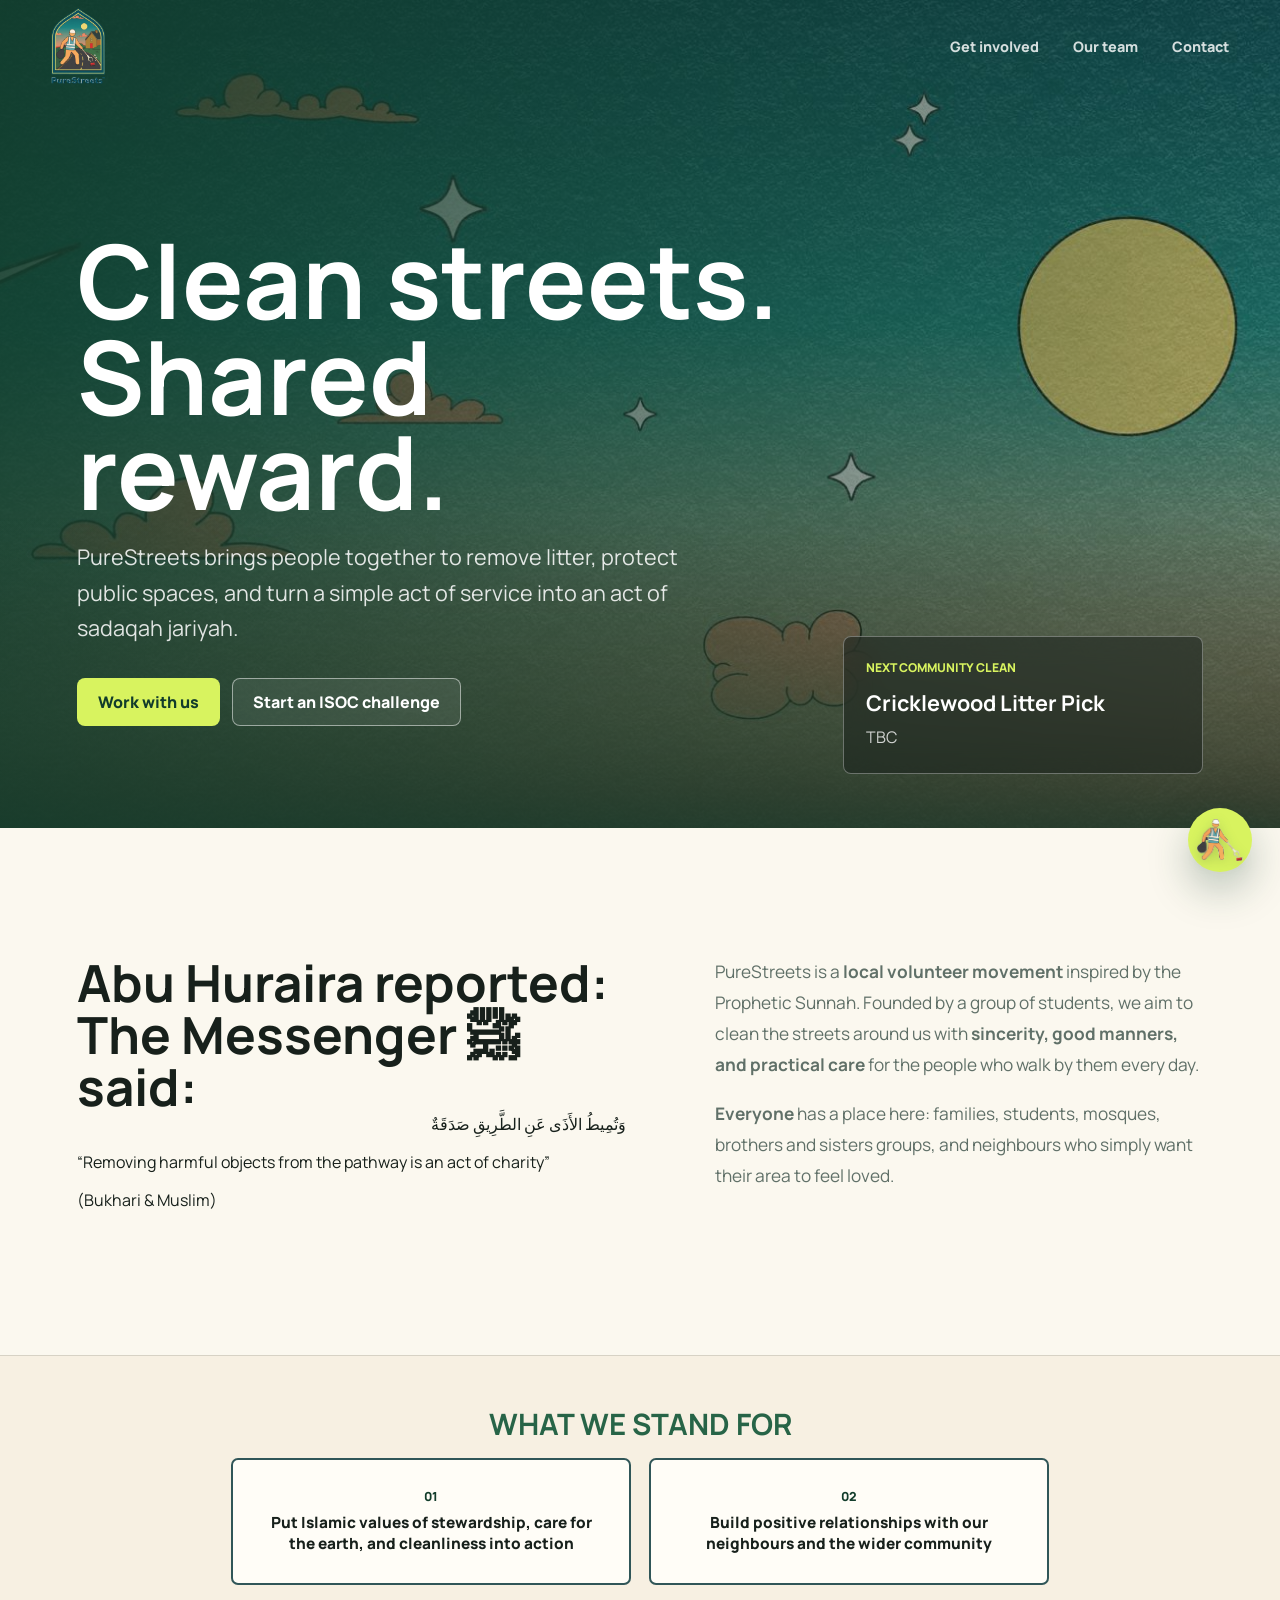
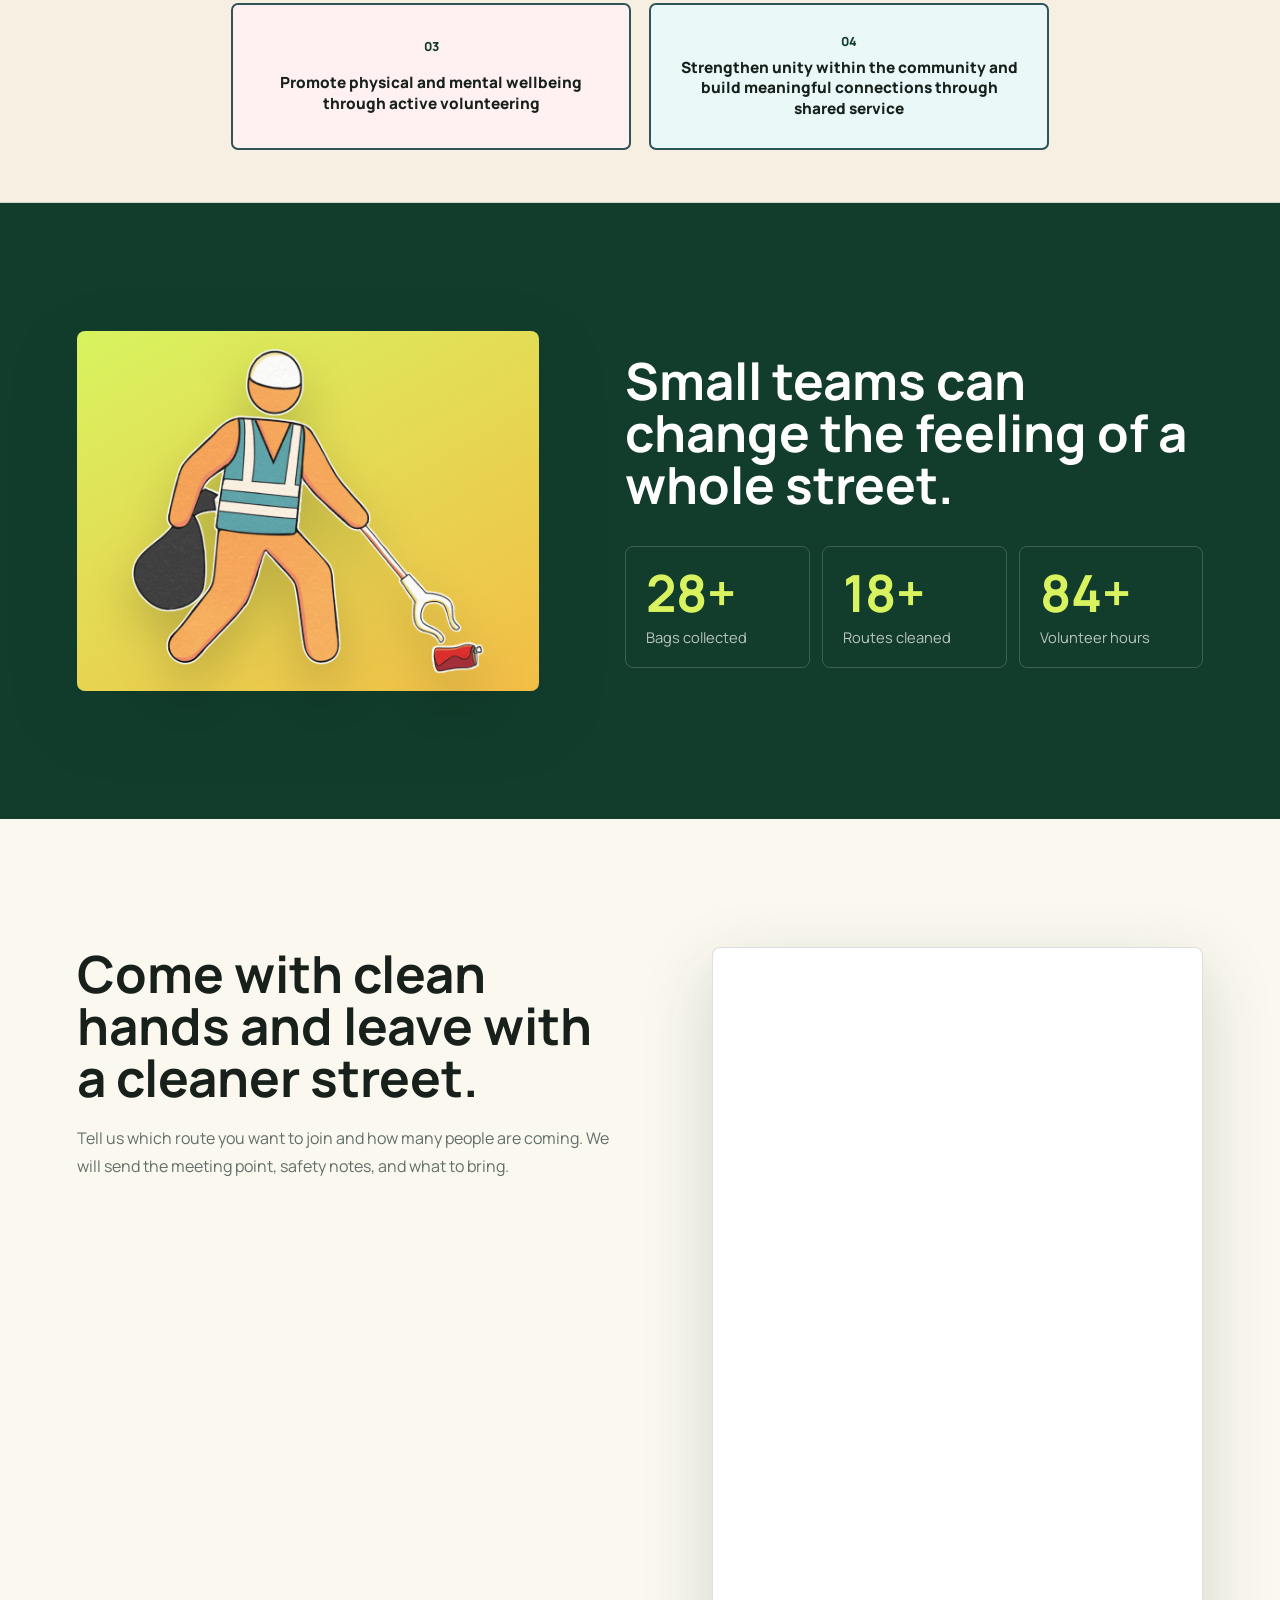
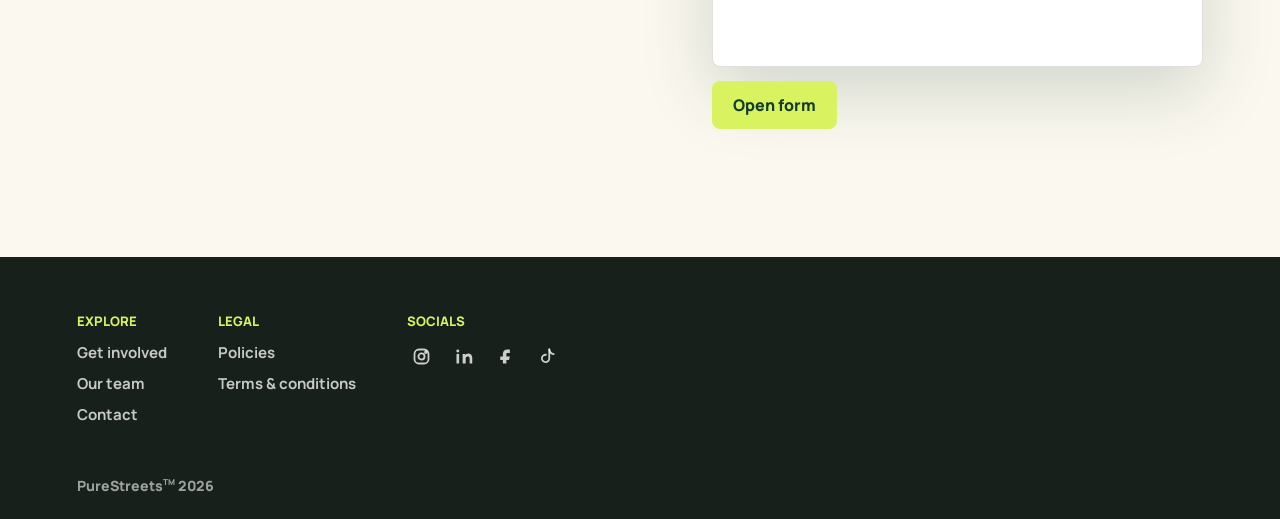
==== index.html @ d1f60f27 "Consolidate site pages and streamline content for staging. Merge mosques, charities, and volunteer f" ====
<!DOCTYPE html>
<html lang="en">
<head>
  <meta charset="UTF-8" />
  <meta name="viewport" content="width=device-width, initial-scale=1.0" />
  <!-- Preload the hero LCP background image (same-origin, reprioritised; matches the style.css background-image URL) -->
  <link rel="preload" as="image" href="assets/img/hero-banner.jpg" fetchpriority="high" />
  <meta name="description" content="PureStreets is a grassroots community litter-picking movement inspired by faith, service, and care for the streets we share." />
  <title>PureStreets | Clean Streets, Shared Reward</title>
  <!-- Canonical + Open Graph / Twitter share metadata (render-neutral) -->
  <link rel="canonical" href="https://purestreets1.github.io/Purestreets/" />
  <meta property="og:type" content="website" />
  <meta property="og:url" content="https://purestreets1.github.io/Purestreets/" />
  <meta property="og:title" content="PureStreets | Clean Streets, Shared Reward" />
  <meta property="og:description" content="PureStreets is a grassroots community litter-picking movement inspired by faith, service, and care for the streets we share." />
  <meta property="og:image" content="https://purestreets1.github.io/Purestreets/assets/img/hero-banner.jpg" />
  <meta name="twitter:card" content="summary_large_image" />
  <!-- Structured data: Organization (site-wide) + the visible pickup-card Events -->
  <script type="application/ld+json">
  {
    "@context": "https://schema.org",
    "@graph": [
      {
        "@type": "Organization",
        "@id": "https://purestreets1.github.io/Purestreets/#organization",
        "name": "PureStreets",
        "url": "https://purestreets1.github.io/Purestreets/",
        "logo": "https://purestreets1.github.io/Purestreets/assets/img/logo.png",
        "image": "https://purestreets1.github.io/Purestreets/assets/img/hero-banner.jpg",
        "description": "PureStreets is a grassroots community litter-picking movement inspired by faith, service, and care for the streets we share.",
        "email": "purestreets0@gmail.com",
        "sameAs": [
          "https://www.instagram.com/purestreets1/",
          "https://www.linkedin.com/company/purestreets/",
          "https://www.facebook.com/purestreets/",
          "https://www.tiktok.com/@purestreets1"
        ]
      }
          ]
  }
  </script>
  <link rel="preconnect" href="https://fonts.googleapis.com" />
  <link rel="preconnect" href="https://fonts.gstatic.com" crossorigin />
  <link href="https://fonts.googleapis.com/css2?family=Manrope:wght@400;600;700;800&display=swap" rel="stylesheet" />
  <link rel="icon" type="image/png" href="assets/img/favicon.png" />
  <link rel="apple-touch-icon" href="assets/img/favicon.png" />
  <link rel="stylesheet" href="style.css" />
</head>
<body>
  <header class="site-header" data-header>
    <a class="brand" href="#home" aria-label="PureStreets home">
      <img src="assets/img/logo.png" alt="PureStreets" />
    </a>
    <button class="nav-toggle" type="button" aria-label="Open menu" aria-expanded="false" data-nav-toggle>
      <span></span><span></span><span></span>
    </button>
    <nav class="site-nav" data-nav>
      <a href="get-involved.html">Get involved</a>
      <a href="our-team.html">Our team</a>
      <a href="contact.html">Contact</a>
    </nav>
  </header>

  <main id="home">
    <section class="hero" aria-labelledby="hero-title">
      <div class="hero__shade"></div>
      <div class="hero__content">
        <h1 id="hero-title">Clean streets. Shared reward.</h1>
        <p class="hero__text">PureStreets brings people together to remove litter, protect public spaces, and turn a simple act of service into an act of sadaqah jariyah.</p>
        <div class="hero__actions">
          <a class="button button--primary" href="get-involved.html#work-with-us">Work with us</a>
          <a class="button button--secondary" href="get-involved.html#mosques-isocs">Start an ISOC challenge</a>
        </div>
      </div>
      <aside class="hero__panel" aria-label="Next PureStreets pickup">
        <span class="panel-label">Next community clean</span>
        <strong>Cricklewood Litter Pick</strong>
        <p>TBC</p>
      </aside>
    </section>

    <section id="mission" class="section section--intro">
      <div class="section__heading">
        <h2 class="hadith-heading" data-reveal="down">Abu Huraira reported: The Messenger &#65018; said:</h2>
        <p class="hadith-arabic" data-reveal="down" style="--reveal-delay: 240ms;" lang="ar" dir="rtl">&#1608;&#1614;&#1578;&#1615;&#1605;&#1616;&#1610;&#1591;&#1615; &#1575;&#1604;&#1571;&#1614;&#1584;&#1614;&#1609; &#1593;&#1614;&#1606;&#1616; &#1575;&#1604;&#1591;&#1614;&#1617;&#1585;&#1616;&#1610;&#1602;&#1616; &#1589;&#1614;&#1583;&#1614;&#1602;&#1614;&#1577;&#1612;</p>
        <p class="hadith-translation" data-reveal="down" style="--reveal-delay: 360ms;">&ldquo;Removing harmful objects from the pathway is an act of charity&rdquo;</p>
        <p class="hadith-source" data-reveal="down" style="--reveal-delay: 480ms;">(Bukhari &amp; Muslim)</p>
      </div>
      <div class="intro-copy" data-reveal="down" style="--reveal-delay: 600ms;">
        <p>PureStreets is a <strong>local volunteer movement</strong> inspired by the Prophetic Sunnah. Founded by a group of students, we aim to clean the streets around us with <strong>sincerity, good manners, and practical care</strong> for the people who walk by them every day.</p>
        <p><strong>Everyone</strong> has a place here: families, students, mosques, brothers and sisters groups, and neighbours who simply want their area to feel loved.</p>
      </div>
    </section>

    <section class="value-band" aria-labelledby="aims-title">
      <div class="value-band__heading">
        <h2 id="aims-title">What We Stand For</h2>
      </div>
      <div class="value-band__grid">
        <article>
          <span>01</span>
          <p>Put Islamic values of stewardship, care for the earth, and cleanliness into action</p>
        </article>
        <article>
          <span>02</span>
          <p>Build positive relationships with our neighbours and the wider community</p>
        </article>
        <article>
          <span>03</span>
          <p>Promote physical and mental wellbeing through active volunteering</p>
        </article>
        <article>
          <span>04</span>
          <p>Strengthen unity within the community and build meaningful connections through shared service</p>
        </article>
      </div>
    </section>

    <section id="impact" class="impact-section">
      <div class="impact-visual">
        <img src="assets/img/figure.png" alt="PureStreets volunteer figure" />
      </div>
      <div class="impact-copy">
        <h2>Small teams can change the feeling of a whole street.</h2>
        <div class="stats" aria-label="PureStreets community stats">
          <div><strong data-count="42">0</strong><span>Bags collected</span></div>
          <div><strong data-count="18">0</strong><span>Routes cleaned</span></div>
          <div><strong data-count="96">0</strong><span>Volunteer hours</span></div>
        </div>
      </div>
    </section>

    <section id="join" class="join-section">
      <div>
        <h2>Come with clean hands and leave with a cleaner street.</h2>
        <p>Tell us which route you want to join and how many people are coming. We will send the meeting point, safety notes, and what to bring.</p>
      </div>
      <div class="tally-embed tally-embed--contact">
        <iframe src="https://tally.so/embed/MeP2jX?alignLeft=1&amp;hideTitle=1&amp;dynamicHeight=1" title="PureStreets contact form" loading="lazy"></iframe>
        <a class="button button--primary" href="https://tally.so/r/MeP2jX" target="_blank" rel="noreferrer">Open form</a>
      </div>
    </section>
  </main>

  <footer class="site-footer">
    <div class="footer-brand" aria-hidden="true"></div>
    <nav class="footer-column footer-explore" aria-label="Explore PureStreets">
      <h2>Explore</h2>
      <a href="get-involved.html">Get involved</a>
      <a href="our-team.html">Our team</a>
      <a href="contact.html">Contact</a>
    </nav>
    <nav class="footer-column footer-legal" aria-label="Legal links">
      <h2>Legal</h2>
      <a href="policies.html">Policies</a>
      <a href="terms.html">Terms &amp; conditions</a>
    </nav>
    <nav class="footer-column social-links" aria-label="PureStreets social links">
      <h2>Socials</h2>
      <div class="footer-social-row">
        <a href="https://www.instagram.com/purestreets1/" target="_blank" rel="noreferrer" aria-label="Instagram">
          <svg viewBox="0 0 24 24" aria-hidden="true" focusable="false">
            <rect x="4" y="4" width="16" height="16" rx="5"></rect>
            <circle cx="12" cy="12" r="3.5"></circle>
            <circle cx="17" cy="7" r="1"></circle>
          </svg>
        </a>
        <a href="https://www.linkedin.com/company/purestreets/" target="_blank" rel="noreferrer" aria-label="LinkedIn">
          <svg viewBox="0 0 24 24" aria-hidden="true" focusable="false">
            <rect x="4" y="9" width="3" height="11"></rect>
            <circle cx="5.5" cy="5.8" r="1.7"></circle>
            <path d="M11 9h3v1.6c.6-1 1.8-1.9 3.5-1.9 2.4 0 4.5 1.5 4.5 5.1V20h-3v-5.6c0-1.6-.7-2.5-2-2.5-1.5 0-2.5 1-2.5 2.7V20h-3.5V9z"></path>
          </svg>
        </a>
        <a href="https://www.facebook.com/purestreets/" target="_blank" rel="noreferrer" aria-label="Facebook">
          <svg viewBox="0 0 24 24" aria-hidden="true" focusable="false">
            <path d="M14 8h3V4h-3c-3 0-5 2-5 5v3H6v4h3v4h4v-4h3l1-4h-4V9c0-.7.3-1 1-1z"></path>
          </svg>
        </a>
        <a href="https://www.tiktok.com/@purestreets1" target="_blank" rel="noreferrer" aria-label="TikTok">
          <svg viewBox="0 0 24 24" aria-hidden="true" focusable="false">
            <path d="M14 4v10.2a4.2 4.2 0 1 1-3.8-4.18"></path>
            <path d="M14 4c.5 3 2.3 4.9 5 5.4"></path>
          </svg>
        </a>
      </div>
    </nav>
    <p class="footer-trademark">PureStreets<sup>TM</sup> 2026</p>
  </footer>


  <aside class="purebot" data-purebot aria-label="PureBot website assistant">
    <button class="purebot-toggle" type="button" data-purebot-toggle aria-expanded="false" aria-label="Open PureBot">
      <img src="assets/img/figure.png" alt="" aria-hidden="true" />
    </button>
    <section class="purebot-panel" data-purebot-panel aria-hidden="true">
      <header class="purebot-header">
        <div>
          <strong>PureBot</strong>
          <span>Your cleaning companion</span>
        </div>
        <button type="button" data-purebot-close aria-label="Close PureBot">x</button>
      </header>
      <div class="purebot-messages" data-purebot-messages aria-live="polite">
        <p class="purebot-message purebot-message--bot">Assalamu alaikum, how can I help you?</p>
      </div>
      <div class="purebot-prompts" aria-label="Quick PureBot questions">
        <button type="button" data-purebot-prompt="events">Upcoming events</button>
        <button type="button" data-purebot-prompt="contact">Contact details</button>
        <a href="https://tally.so/r/MeP2jX" target="_blank" rel="noreferrer">Partner form</a>
      </div>
      <form class="purebot-form" data-purebot-form>
        <input type="text" data-purebot-input placeholder="Ask PureBot..." aria-label="Ask PureBot" autocomplete="off" />
        <button type="submit">Send</button>
      </form>
    </section>
  </aside>
  <script src="script.js"></script>
</body>
</html>
---- style.css ----
:root {
  --ink: #17201b;
  --muted: #607068;
  --paper: #fbf8ef;
  --white: #ffffff;
  --green: #276447;
  --green-dark: #123c2b;
  --lime: #d8f35f;
  --gold: #f3bd46;
  --coral: #e6654f;
  --coral-text: #b8432e; /* darker coral for small label text: >=4.5:1 on #fbf8ef/#ffffff/#fffdf7/#f4efe1 */
  --line: rgba(23, 32, 27, 0.14);
  --shadow: 0 24px 70px rgba(18, 60, 43, 0.18);
  /* rendered fixed-header height = 16px padding + logo-height (clamp(52,6vw,76)) */
  --header-h: clamp(68px, calc(6vw + 16px), 92px);
}

* {
  box-sizing: border-box;
}

html {
  scroll-behavior: smooth;
  scroll-padding-top: calc(var(--header-h) + 8px);
}

body {
  margin: 0;
  font-family: Manrope, Arial, sans-serif;
  color: var(--ink);
  background: var(--paper);
}

img {
  display: block;
  max-width: 100%;
}

a {
  color: inherit;
  text-decoration: none;
}

button,
input,
textarea {
  font: inherit;
}

.site-header {
  position: fixed;
  top: 0;
  left: 0;
  right: 0;
  z-index: 20;
  display: flex;
  align-items: center;
  justify-content: space-between;
  gap: 24px;
  padding: 8px clamp(18px, 4vw, 54px);
  color: var(--white);
  transition: background 180ms ease, box-shadow 180ms ease, color 180ms ease;
}

.site-header.is-scrolled,
.site-header.is-open {
  color: var(--ink);
  background: rgba(251, 248, 239, 0.94);
  box-shadow: 0 10px 30px rgba(23, 32, 27, 0.08);
  backdrop-filter: blur(14px);
}

.brand {
  display: inline-flex;
  align-items: center;
  width: auto;
}

/* Logo is height-driven so the header height stays predictable regardless of viewport;
   aspect-ratio reserves the intrinsic box (343×480) before load to avoid CLS. */
.brand img {
  aspect-ratio: 343 / 480;
  height: clamp(52px, 6vw, 76px);
  width: auto;
}

.site-nav {
  display: flex;
  align-items: center;
  gap: clamp(16px, 3vw, 34px);
  font-size: 0.9rem;
  font-weight: 800;
}

.site-nav a {
  opacity: 0.82;
  transition: opacity 150ms ease, color 150ms ease;
}

.site-nav a:hover,
.site-nav a.is-active {
  color: var(--lime);
  opacity: 1;
}

.site-header.is-scrolled .site-nav a:hover,
.site-header.is-scrolled .site-nav a.is-active,
.site-header.is-open .site-nav a:hover,
.site-header.is-open .site-nav a.is-active {
  color: var(--green);
}

.nav-toggle {
  display: none;
  width: 42px;
  height: 42px;
  border: 1px solid currentColor;
  border-radius: 8px;
  color: inherit;
  background: transparent;
  place-items: center;
  padding: 9px;
  cursor: pointer;
}

.nav-toggle span {
  display: block;
  width: 20px;
  height: 2px;
  margin: 3px 0;
  background: currentColor;
  border-radius: 999px;
}

.hero {
  position: relative;
  min-height: 92vh;
  display: grid;
  grid-template-columns: minmax(0, 1fr) minmax(260px, 360px);
  align-items: safe end; /* T4: fall back to start when content overflows so the H1 top is never clipped */
  gap: 32px;
  padding: 150px clamp(18px, 6vw, 86px) 54px;
  color: var(--white);
  overflow: hidden;
  background: linear-gradient(110deg, rgba(18, 60, 43, 0.94), rgba(23, 32, 27, 0.28)), url('assets/img/hero-banner.jpg') center / cover;
}

.hero__shade {
  position: absolute;
  inset: auto 0 0;
  height: 38%;
  background: linear-gradient(0deg, rgba(18, 60, 43, 0.82), transparent);
  pointer-events: none;
}

.hero__content,
.hero__panel {
  position: relative;
  z-index: 1;
}

.hero__content {
  transform: translateY(clamp(-48px, -4vw, -28px));
}

/* T4: above 1280px ease the upward pull to 0 by 1440 so the wide-desktop headline
   clears the taller fixed logo; a strict no-op at <=1280px (preserves 768/1280). */
@media (min-width: 1281px) {
  .hero__content {
    transform: translateY(clamp(-48px, calc(-48px + (100vw - 1280px) * 0.3), 0px));
  }
}

.eyebrow {
  margin: 0 0 12px;
  color: var(--coral-text);
  font-size: 0.76rem;
  font-weight: 800;
  letter-spacing: 0;
  text-transform: uppercase;
}

.hero .eyebrow,
.hero__panel .panel-label {
  color: var(--lime);
}

/* eyebrows on dark green sections keep the original coral (darkening would lower
   their contrast on #123c2b); per T1 dark-section eyebrows stay unchanged. */
.impact-copy .eyebrow,
.kit-section .eyebrow {
  color: var(--coral);
}

h1,
h2,
h3,
p {
  margin-top: 0;
}

h1 {
  max-width: 760px;
  margin-bottom: 20px;
  font-size: clamp(3rem, 8vw, 7.8rem);
  line-height: 0.93;
  letter-spacing: 0;
}

h2 {
  font-size: clamp(2rem, 4vw, 4rem);
  line-height: 1.02;
  letter-spacing: 0;
}

h3 {
  font-size: 1.1rem;
  line-height: 1.2;
}

.hero__text {
  max-width: 650px;
  color: rgba(255, 255, 255, 0.86);
  font-size: clamp(1.05rem, 2vw, 1.35rem);
  line-height: 1.65;
}

.hero__actions {
  display: flex;
  flex-wrap: wrap;
  gap: 12px;
  margin-top: 32px;
}

.button {
  display: inline-flex;
  align-items: center;
  justify-content: center;
  min-height: 48px;
  border: 1px solid transparent;
  border-radius: 8px;
  padding: 0 20px;
  font-weight: 800;
  cursor: pointer;
  transition: transform 150ms ease, background 150ms ease, color 150ms ease, border-color 150ms ease;
}

.button:hover {
  transform: translateY(-2px);
}

.button--primary {
  background: var(--lime);
  color: var(--green-dark);
}

.button--secondary {
  border-color: rgba(255, 255, 255, 0.5);
  color: var(--white);
  background: rgba(255, 255, 255, 0.08);
}

.hero__panel {
  align-self: end;
  border: 1px solid rgba(255, 255, 255, 0.32);
  border-radius: 8px;
  padding: 22px;
  background: rgba(23, 32, 27, 0.52);
  backdrop-filter: blur(14px);
}

.panel-label {
  display: block;
  margin-bottom: 12px;
  font-size: 0.76rem;
  font-weight: 800;
  text-transform: uppercase;
}

.hero__panel strong {
  display: block;
  margin-bottom: 8px;
  font-size: 1.35rem;
}

.hero__panel p {
  margin-bottom: 0;
  color: rgba(255, 255, 255, 0.78);
  line-height: 1.6;
}

.section {
  padding: clamp(72px, 10vw, 132px) clamp(18px, 6vw, 86px);
}

.section--intro {
  display: grid;
  grid-template-columns: minmax(0, 0.9fr) minmax(300px, 0.8fr);
  gap: clamp(34px, 7vw, 100px);
  align-items: start;
}

.section__heading h2,
.impact-copy h2 {
  margin-bottom: 0;
}

.join-section h2 {
  margin-bottom: clamp(14px, 2.5vw, 22px);
}

.intro-copy {
  color: var(--muted);
  font-size: 1.08rem;
  line-height: 1.8;
}

.value-band {
  display: grid;
  gap: 18px;
  padding: clamp(28px, 5vw, 52px) clamp(18px, 6vw, 86px);
  border-block: 1px solid var(--line);
  background: #f7f0e2;
}

.value-band__heading {
  text-align: center;
}

.value-band__heading h2 {
  display: inline-flex;
  align-items: center;
  gap: 10px;
  margin: 0;
  color: var(--green);
  font-size: clamp(1.35rem, 2.3vw, 2rem);
  line-height: 1.1;
  text-transform: uppercase;
}

.value-band__heading h2::after {
  display: none;
}

.value-band__grid {
  display: grid;
  grid-template-columns: repeat(2, minmax(0, 1fr));
  gap: 18px;
  max-width: 860px;
  margin: 0 auto;
}

.value-band article {
  display: grid;
  place-items: center;
  min-height: 116px;
  padding: clamp(18px, 3vw, 28px);
  border: 2px solid rgba(3, 50, 54, 0.82);
  border-radius: 7px;
  background: #fffdf7;
  text-align: center;
}

.value-band article:nth-child(2) {
  background: #fffdf7;
}

.value-band article:nth-child(3) {
  background: #fff1f1;
}

.value-band article:nth-child(4) {
  background: #eaf8f8;
}

.value-band span {
  display: inline-flex;
  margin-bottom: 8px;
  color: var(--green-dark);
  font-size: 0.78rem;
  font-weight: 800;
}

.value-band p {
  max-width: 340px;
  margin: 0;
  color: var(--ink);
  font-size: 0.96rem;
  font-weight: 800;
  line-height: 1.35;
}

.pickup-card h3 {
  margin-bottom: 10px;
}

.pickup-card p,
.join-section p,
.impact-copy p {
  color: var(--muted);
  line-height: 1.7;
}

.section--schedule {
  display: grid;
  grid-template-columns: minmax(0, 0.62fr) minmax(320px, 1fr);
  gap: clamp(34px, 7vw, 90px);
  background: #f4efe1;
}

.schedule-list {
  display: grid;
  gap: 14px;
}

.pickup-card {
  display: grid;
  grid-template-columns: 84px minmax(0, 1fr) auto;
  align-items: center;
  gap: 20px;
  border: 1px solid var(--line);
  border-radius: 8px;
  padding: 18px;
  background: rgba(255, 255, 255, 0.76);
  box-shadow: 0 14px 36px rgba(23, 32, 27, 0.06);
}

.pickup-card time {
  display: grid;
  place-items: center;
  min-height: 66px;
  border-radius: 8px;
  color: var(--green-dark);
  background: var(--gold);
  font-weight: 800;
}

.pickup-card p {
  margin-bottom: 0;
}

.pickup-card a {
  display: inline-flex;
  align-items: center;
  justify-content: center;
  min-width: 110px;
  min-height: 42px;
  border-radius: 8px;
  padding: 0 16px;
  white-space: nowrap;
  color: var(--white);
  background: var(--green);
  font-weight: 800;
}

.impact-section {
  display: grid;
  grid-template-columns: minmax(260px, 0.8fr) minmax(0, 1fr);
  gap: clamp(34px, 7vw, 86px);
  align-items: center;
  padding: clamp(72px, 10vw, 132px) clamp(18px, 6vw, 86px);
  background: var(--green-dark);
  color: var(--white);
}

.impact-visual {
  display: grid;
  place-items: center;
  min-height: 360px;
  border-radius: 8px;
  background: linear-gradient(150deg, var(--lime), var(--gold));
  box-shadow: var(--shadow);
}

.impact-visual img {
  width: min(76%, 380px);
  filter: drop-shadow(0 24px 24px rgba(0, 0, 0, 0.18));
}

.impact-copy p {
  color: rgba(255, 255, 255, 0.74);
}

.stats {
  display: grid;
  grid-template-columns: repeat(3, 1fr);
  gap: 12px;
  margin-top: 36px;
}

.stats div {
  border: 1px solid rgba(255, 255, 255, 0.18);
  border-radius: 8px;
  padding: 20px;
}

.stats strong {
  display: block;
  color: var(--lime);
  font-size: clamp(2rem, 4vw, 3.6rem);
  line-height: 1;
}

.stats span {
  display: block;
  margin-top: 8px;
  color: rgba(255, 255, 255, 0.7);
  font-size: 0.92rem;
}

.join-section {
  display: grid;
  grid-template-columns: minmax(0, 0.8fr) minmax(320px, 0.72fr);
  gap: clamp(34px, 7vw, 90px);
  align-items: start;
  padding: clamp(72px, 10vw, 132px) clamp(18px, 6vw, 86px);
}

.join-form {
  display: grid;
  gap: 16px;
  border: 1px solid var(--line);
  border-radius: 8px;
  padding: clamp(18px, 4vw, 30px);
  background: var(--white);
  box-shadow: var(--shadow);
}

.join-form label {
  display: grid;
  gap: 8px;
  color: var(--green-dark);
  font-size: 0.9rem;
  font-weight: 800;
}

.join-form input,
.join-form select,
.join-form textarea {
  width: 100%;
  border: 1px solid var(--line);
  border-radius: 8px;
  padding: 13px 14px;
  color: var(--ink);
  background: #fffdf7;
  outline: 0;
  resize: vertical;
}

.join-form input:focus,
.join-form select:focus,
.join-form textarea:focus {
  border-color: var(--green);
  box-shadow: 0 0 0 4px rgba(39, 100, 71, 0.12);
}

.join-form .button {
  width: 100%;
  border: 0;
}

.site-footer {
  display: flex;
  align-items: center;
  justify-content: space-between;
  gap: 24px;
  padding: 28px clamp(18px, 6vw, 86px);
  color: rgba(255, 255, 255, 0.78);
  background: var(--ink);
}

.site-footer img {
  width: min(210px, 52vw);
}

.site-footer p {
  margin: 0;
}

@media (max-width: 860px) {
  .nav-toggle {
    display: grid;
  }

  .site-nav {
    position: absolute;
    top: 100%;
    left: 14px;
    right: 14px;
    display: none;
    grid-template-columns: 1fr;
    gap: 0;
    border: 1px solid var(--line);
    border-radius: 8px;
    padding: 8px;
    color: var(--ink);
    background: var(--white);
    box-shadow: var(--shadow);
  }

  .site-nav.is-open {
    display: grid;
  }

  .site-nav a {
    padding: 14px;
  }

  .hero,
  .section--intro,
  .section--schedule,
  .impact-section,
  .join-section {
    grid-template-columns: 1fr;
  }

  .hero {
    min-height: 96vh;
    /* T4: clear the fixed-header box at mobile so the full H1 (both lines) and the
       topmost lime overlap render below the header; no upward translate (below). */
    padding-top: calc(var(--header-h) + 12px);
  }

  .hero__content {
    transform: translateY(0);
  }

  .value-band__grid {
    grid-template-columns: 1fr;
  }

  .value-band article {
    min-height: 108px;
  }

  .stats {
    grid-template-columns: 1fr;
  }

  .site-footer {
    align-items: flex-start;
    flex-direction: column;
  }
}

@media (max-width: 560px) {
  .hero__actions,
  .button {
    width: 100%;
  }

  .pickup-card {
    grid-template-columns: 1fr;
    align-items: start;
  }

  .pickup-card time {
    width: 84px;
  }

  .pickup-card a {
    width: 100%;
  }

  .impact-visual {
    min-height: 260px;
  }
}

.button--dark {
  color: var(--white);
  background: var(--green-dark);
}

.button--outline {
  border-color: var(--green);
  color: var(--green-dark);
  background: transparent;
}

.subpage .site-header {
  color: var(--ink);
}
.subpage main {
  animation: pagePanIn 680ms ease-out both;
}

[data-reveal] {
  --reveal-x: 0;
  --reveal-y: 20px;
  opacity: 0;
  transform: translate3d(var(--reveal-x), var(--reveal-y), 0);
  transition:
    opacity 820ms ease,
    transform 820ms cubic-bezier(0.22, 1, 0.36, 1);
  transition-delay: var(--reveal-delay, 0ms);
}

/* T7.2: hint the compositor only while the element is still hidden; JS adds
   .is-visible on reveal, which drops the hint and de-promotes the layer. */
[data-reveal]:not(.is-visible) {
  will-change: opacity, transform;
}

[data-reveal="left"] {
  --reveal-x: -34px;
  --reveal-y: 0;
}

[data-reveal="right"] {
  --reveal-x: 34px;
  --reveal-y: 0;
}

[data-reveal="up"] {
  --reveal-x: 0;
  --reveal-y: 26px;
}

[data-reveal="down"] {
  --reveal-x: 0;
  --reveal-y: -26px;
}

[data-reveal].is-visible {
  opacity: 1;
  transform: translate3d(0, 0, 0);
}

@keyframes pagePanIn {
  from {
    opacity: 0;
    transform: translateY(16px);
  }

  to {
    opacity: 1;
    transform: translateY(0);
  }
}


.campaign-hero {
  display: grid;
  grid-template-columns: minmax(0, 0.88fr) minmax(320px, 1fr);
  gap: clamp(28px, 6vw, 78px);
  align-items: center;
  min-height: 88vh;
  padding: 132px clamp(18px, 6vw, 86px) 58px;
  background: linear-gradient(180deg, #fffdf7, var(--paper));
}

.campaign-hero h1 {
  max-width: 820px;
  color: var(--green-dark);
  font-size: clamp(2.8rem, 6.5vw, 6.4rem);
}

.campaign-hero p {
  max-width: 650px;
  color: var(--muted);
  font-size: clamp(1rem, 1.8vw, 1.22rem);
  line-height: 1.72;
}

.campaign-hero .button--primary {
  color: var(--green-dark);
}

.campaign-hero__logo {
  display: block;
  width: auto;
  max-width: min(160px, 42vw);
  height: auto;
  margin: 0 0 20px;
}

.partner-grid {
  display: grid;
  grid-template-columns: repeat(3, 1fr);
  border-block: 1px solid var(--line);
  background: var(--white);
}

.partner-grid article {
  min-height: 320px;
  padding: clamp(24px, 5vw, 52px);
  border-right: 1px solid var(--line);
}

.partner-grid article:last-child {
  border-right: 0;
}

.partner-grid span {
  display: inline-flex;
  margin-bottom: 26px;
  color: var(--coral-text);
  font-size: 0.78rem;
  font-weight: 800;
  text-transform: uppercase;
}

.partner-grid h2 {
  margin-bottom: 18px;
  font-size: clamp(1.7rem, 3vw, 3rem);
}

.partner-grid p {
  color: var(--muted);
  line-height: 1.7;
}

.kit-section {
  display: grid;
  grid-template-columns: minmax(0, 0.68fr) minmax(320px, 1fr);
  gap: clamp(34px, 7vw, 90px);
  padding: clamp(72px, 10vw, 132px) clamp(18px, 6vw, 86px);
  background: var(--green-dark);
  color: var(--white);
}

.kit-section h2 {
  margin-bottom: 0;
}

.kit-list {
  display: grid;
  grid-template-columns: repeat(2, 1fr);
  gap: 12px;
}

.kit-list article {
  display: grid;
  gap: 10px;
  min-height: 150px;
  border: 1px solid rgba(255, 255, 255, 0.16);
  border-radius: 8px;
  padding: 22px;
  background: rgba(255, 255, 255, 0.06);
}

.kit-list strong {
  color: var(--lime);
}

.kit-list span {
  color: rgba(255, 255, 255, 0.72);
  line-height: 1.65;
}

@media (max-width: 860px) {
  .campaign-hero,
  .partner-grid,
  .kit-section {
    grid-template-columns: 1fr;
  }

  .campaign-hero {
    min-height: auto;
    padding-top: 118px;
  }

  .partner-grid article {
    min-height: auto;
    border-right: 0;
    border-bottom: 1px solid var(--line);
  }

  .partner-grid article:last-child {
    border-bottom: 0;
  }

  .kit-list {
    grid-template-columns: 1fr;
  }
}

@media (max-width: 560px) {
  .campaign-hero .button--dark {
    width: 100%;
  }
}

.campaign-hero__video {
  position: relative;
  display: grid;
  place-items: center;
  min-height: 520px;
  border-radius: 8px;
  overflow: hidden;
  background: linear-gradient(150deg, var(--green-dark), #276447 58%, #0e2d22);
  box-shadow: var(--shadow);
}

@media (max-width: 860px) {
  .campaign-hero__video {
    min-height: 500px;
  }
}

@media (max-width: 560px) {
  .campaign-hero__video {
    min-height: 460px;
  }
}

.footer-brand {
  display: grid;
  gap: 10px;
}

.social-links {
  display: flex;
  flex-wrap: wrap;
  gap: 10px;
  justify-content: flex-end;
}

.social-links a {
  display: inline-flex;
  align-items: center;
  justify-content: center;
  min-height: 40px;
  border: 1px solid rgba(255, 255, 255, 0.22);
  border-radius: 8px;
  padding: 0 14px;
  color: var(--white);
  font-size: 0.9rem;
  font-weight: 800;
  transition: background 150ms ease, border-color 150ms ease, color 150ms ease;
}

.social-links a:hover {
  border-color: var(--lime);
  color: var(--green-dark);
  background: var(--lime);
}

@media (max-width: 860px) {
  .social-links {
    justify-content: flex-start;
  }
}

.social-links a {
  flex-direction: column;
  gap: 7px;
  min-width: 92px;
  min-height: 74px;
  padding: 10px 14px;
}

.social-links svg {
  width: 24px;
  height: 24px;
  fill: none;
  stroke: currentColor;
  stroke-width: 1.8;
  stroke-linecap: round;
  stroke-linejoin: round;
}

.social-links svg rect,
.social-links svg path,
.social-links svg circle {
  vector-effect: non-scaling-stroke;
}

.social-links a:nth-child(2) svg,
.social-links a:nth-child(3) svg {
  fill: currentColor;
  stroke: none;
}

.social-links span {
  line-height: 1;
}

.footer-brand img {
  width: min(132px, 34vw);
}

.footer-brand {
  justify-items: center;
  text-align: center;
}

.poster-section {
  display: grid;
  place-items: center;
  padding: clamp(64px, 8vw, 112px) clamp(18px, 6vw, 86px);
  background: var(--green-dark);
}

.climate-poster {
  position: relative;
  width: min(100%, 760px);
  border: 8px solid #b86a3a;
  padding: clamp(18px, 4vw, 42px);
  overflow: hidden;
  color: #07556a;
  text-align: center;
  background:
    radial-gradient(circle at 22% 28%, rgba(242, 142, 166, 0.42), transparent 28%),
    radial-gradient(circle at 72% 18%, rgba(112, 207, 188, 0.42), transparent 28%),
    radial-gradient(circle at 80% 82%, rgba(116, 202, 223, 0.35), transparent 30%),
    linear-gradient(135deg, #fae1e7 0%, #fff1d9 45%, #dff1ec 100%);
  box-shadow: 0 28px 80px rgba(0, 0, 0, 0.28);
}

.climate-poster::before {
  content: "";
  position: absolute;
  inset: 12px;
  border: 2px solid rgba(7, 85, 106, 0.18);
  pointer-events: none;
}

.poster-alert {
  position: absolute;
  top: 42px;
  left: clamp(18px, 4vw, 46px);
  z-index: 1;
  display: grid;
  grid-template-columns: 30px 1fr;
  gap: 8px;
  align-items: start;
  text-align: left;
}

.poster-alert svg {
  width: 30px;
  height: 30px;
  fill: #a92322;
  stroke: #6f1a1a;
  stroke-width: 1.2;
}

.poster-alert span {
  display: inline-block;
  padding: 6px 8px;
  color: #a92322;
  background: rgba(255, 255, 255, 0.88);
  font-size: clamp(0.82rem, 2.2vw, 1.28rem);
  font-weight: 800;
  line-height: 1.28;
  text-transform: uppercase;
}

.poster-logos {
  position: relative;
  z-index: 1;
  display: flex;
  justify-content: center;
  align-items: start;
  gap: clamp(18px, 7vw, 84px);
  margin-bottom: 24px;
}

.poster-logos img {
  width: clamp(92px, 18vw, 150px);
}

.mcaw-logo {
  display: grid;
  gap: 5px;
  min-width: clamp(112px, 20vw, 172px);
  padding: 12px 14px;
  color: #2ba678;
  background: rgba(255, 255, 255, 0.88);
  text-align: left;
}

.mcaw-logo strong {
  display: block;
  font-size: clamp(1rem, 2.8vw, 1.8rem);
  line-height: 0.86;
}

.mcaw-logo span {
  color: #07556a;
  font-size: clamp(0.38rem, 1vw, 0.58rem);
  font-weight: 800;
  text-transform: uppercase;
}

.climate-poster h2 {
  position: relative;
  z-index: 1;
  margin: 12px auto 18px;
  color: #07556a;
  font-size: clamp(2.2rem, 7vw, 4.2rem);
  line-height: 1.08;
}

.poster-kicker {
  position: relative;
  z-index: 1;
  margin-bottom: 20px;
  color: #a92322;
  font-size: clamp(1.28rem, 4vw, 2.35rem);
  font-weight: 800;
  line-height: 1.15;
}

.poster-date {
  position: relative;
  z-index: 1;
  display: inline-block;
  margin: 0 auto 34px;
  padding: 8px 16px;
  color: var(--white);
  background: #07556a;
  font-size: clamp(1rem, 3vw, 1.72rem);
  font-weight: 800;
  line-height: 1.25;
}

.poster-date span {
  display: inline-block;
}

.poster-scenes {
  position: relative;
  z-index: 1;
  display: grid;
  grid-template-columns: repeat(2, minmax(120px, 1fr));
  gap: clamp(18px, 5vw, 42px);
  width: min(100%, 460px);
  margin: 0 auto 28px;
}

.poster-scene {
  position: relative;
  min-height: 170px;
  border: 4px solid #07556a;
  background: linear-gradient(#9ce1ff 0 62%, #6bc85e 62% 100%);
  overflow: hidden;
}

.poster-scene .sun {
  position: absolute;
  top: 20px;
  right: 24px;
  width: 24px;
  height: 24px;
  border-radius: 50%;
  background: #ffe45d;
}

.poster-scene .cloud {
  position: absolute;
  top: 26px;
  right: 42px;
  width: 48px;
  height: 16px;
  border-radius: 999px;
  background: rgba(255, 255, 255, 0.86);
}

.poster-scene .person {
  position: absolute;
  left: 28px;
  bottom: 34px;
  width: 32px;
  height: 72px;
  border-radius: 18px 18px 4px 4px;
  background: #134b75;
}

.poster-scene--sisters .person::before {
  content: "";
  position: absolute;
  inset: 12px -10px -30px 8px;
  border-radius: 0 0 34px 34px;
  background: #f7f1ef;
  transform: skewX(-10deg);
}

.poster-scene--brothers .person {
  background: #7d8f91;
}

.poster-scene--brothers .person::before {
  content: "";
  position: absolute;
  top: -12px;
  left: 6px;
  width: 22px;
  height: 10px;
  border-radius: 999px;
  background: #f2f0d6;
}

.poster-scene .grabber {
  position: absolute;
  left: 64px;
  bottom: 52px;
  width: 76px;
  height: 4px;
  background: #1a5368;
  transform: rotate(26deg);
  transform-origin: left center;
}

.poster-scene .litter {
  position: absolute;
  right: 26px;
  bottom: 28px;
  width: 30px;
  height: 22px;
  border-radius: 6px;
  background: repeating-linear-gradient(45deg, #ffcf39 0 5px, #e85c48 5px 10px, #ffffff 10px 15px);
}

.poster-scene .bin {
  position: absolute;
  right: 26px;
  bottom: 28px;
  width: 22px;
  height: 34px;
  border: 3px solid #07556a;
  border-top-width: 5px;
}

.poster-socials {
  position: relative;
  z-index: 1;
  display: inline-flex;
  flex-wrap: wrap;
  justify-content: center;
  align-items: center;
  gap: 8px;
  border-radius: 8px;
  padding: 8px 14px;
  color: var(--white);
  background: #07556a;
  font-size: clamp(0.68rem, 1.5vw, 0.86rem);
}

.poster-socials span {
  font-weight: 800;
}

.poster-socials strong,
.poster-socials em {
  font-style: normal;
  font-weight: 600;
}

@media (max-width: 640px) {
  .poster-alert {
    position: relative;
    top: auto;
    left: auto;
    width: max-content;
    max-width: 100%;
    margin-bottom: 18px;
  }

  .poster-logos {
    justify-content: flex-end;
  }

  .poster-scenes {
    grid-template-columns: 1fr;
    width: min(100%, 260px);
  }
}

.guide-section {
  display: grid;
  grid-template-columns: minmax(0, 0.76fr) minmax(280px, 0.58fr);
  gap: clamp(28px, 6vw, 76px);
  align-items: center;
  padding: clamp(72px, 10vw, 132px) clamp(18px, 6vw, 86px);
  background: #fffdf7;
}

.guide-copy h2 {
  margin-bottom: 18px;
  color: var(--green-dark);
  font-size: clamp(2rem, 4vw, 4.1rem);
}

.guide-copy p {
  max-width: 620px;
  margin-bottom: 28px;
  color: var(--muted);
  line-height: 1.75;
}

.guide-preview {
  display: block;
  aspect-ratio: 0.72;
  max-height: 680px;
  min-height: 420px;
  border: 1px solid var(--line);
  border-radius: 8px;
  overflow: hidden;
  background: var(--green-dark);
  box-shadow: var(--shadow);
}

.guide-preview object {
  display: block;
  width: 100%;
  height: 100%;
  border: 0;
  pointer-events: none;
}

.guide-preview span {
  display: grid;
  place-items: center;
  height: 100%;
  padding: 24px;
  color: var(--white);
  font-weight: 800;
  text-align: center;
}

@media (max-width: 860px) {
  .guide-section {
    grid-template-columns: 1fr;
  }

  .guide-preview {
    width: min(100%, 420px);
    margin: 0 auto;
  }
}

@media (max-width: 560px) {
  .guide-preview {
    min-height: 360px;
  }
}


.guide-copy strong {
  color: var(--green-dark);
  font-weight: 800;
}


@media (prefers-reduced-motion: reduce) {
  html {
    scroll-behavior: auto;
  }

  .subpage main,
  [data-reveal],
  .guide-copy > * {
    opacity: 1;
    transform: none;
    animation: none;
    transition: none;
  }

  .button:hover,
  .purebot-toggle:hover,
  .team-contact:hover {
    transform: none;
  }

  .purebot-panel {
    transition: none;
  }
}


.local-hero-video {
  position: relative;
  z-index: 2;
  width: 100%;
  height: 100%;
  min-height: 520px;
  object-fit: cover;
  background: var(--green-dark);
}

.local-hero-video:fullscreen {
  width: 100vw;
  height: 100vh;
  min-height: 0;
  object-fit: contain;
  background: #000;
}

.local-hero-video:-webkit-full-screen {
  width: 100vw;
  height: 100vh;
  min-height: 0;
  object-fit: contain;
  background: #000;
}

@media (max-width: 860px) {
  .local-hero-video {
    min-height: 500px;
  }
}

@media (max-width: 560px) {
  .local-hero-video {
    min-height: 460px;
  }
}

.partner-cta {
  display: grid;
  place-items: center;
  padding: 30px clamp(18px, 6vw, 86px) 56px;
  background: var(--white);
}

.purebot {
  position: fixed;
  right: clamp(16px, 3vw, 28px);
  bottom: clamp(16px, 3vw, 28px);
  z-index: 60;
  font-family: Manrope, Arial, sans-serif;
}

.purebot-toggle {
  display: grid;
  place-items: center;
  width: 64px;
  height: 64px;
  border: 0;
  border-radius: 50%;
  color: var(--green-dark);
  background: var(--lime);
  box-shadow: 0 18px 42px rgba(18, 60, 43, 0.28);
  cursor: pointer;
  transition: transform 150ms ease, box-shadow 150ms ease;
}

.purebot-toggle:hover {
  transform: translateY(-2px);
  box-shadow: 0 22px 52px rgba(18, 60, 43, 0.34);
}

.purebot-toggle span {
  display: grid;
  place-items: center;
  width: 42px;
  height: 42px;
  border-radius: 50%;
  color: var(--white);
  background: var(--green-dark);
  font-size: 0.92rem;
  font-weight: 800;
}

.purebot-panel {
  position: absolute;
  right: 0;
  bottom: 78px;
  display: grid;
  grid-template-rows: auto minmax(180px, 1fr) auto auto;
  width: min(360px, calc(100vw - 32px));
  max-height: min(620px, calc(100vh - 120px));
  overflow: hidden;
  border: 1px solid var(--line);
  border-radius: 8px;
  background: var(--white);
  box-shadow: 0 28px 80px rgba(18, 60, 43, 0.3);
  opacity: 0;
  transform: translateY(12px) scale(0.98);
  transform-origin: bottom right;
  pointer-events: none;
  transition: opacity 160ms ease, transform 160ms ease;
}

.purebot.is-open .purebot-panel {
  opacity: 1;
  transform: translateY(0) scale(1);
  pointer-events: auto;
}

.purebot-header {
  display: flex;
  align-items: center;
  justify-content: space-between;
  gap: 16px;
  padding: 16px;
  color: var(--white);
  background: var(--green-dark);
}

.purebot-header div {
  display: grid;
  gap: 3px;
}

.purebot-header strong {
  font-size: 1.1rem;
}

.purebot-header span {
  color: rgba(255, 255, 255, 0.72);
  font-size: 0.84rem;
}

.purebot-header button {
  display: grid;
  place-items: center;
  width: 34px;
  height: 34px;
  border: 1px solid rgba(255, 255, 255, 0.28);
  border-radius: 8px;
  color: var(--white);
  background: transparent;
  font-weight: 800;
  cursor: pointer;
}

.purebot-messages {
  display: grid;
  align-content: start;
  gap: 10px;
  overflow-y: auto;
  padding: 16px;
  background: #fffdf7;
}

.purebot-message {
  width: fit-content;
  max-width: 88%;
  margin: 0;
  border-radius: 8px;
  padding: 10px 12px;
  font-size: 0.9rem;
  line-height: 1.55;
}

.purebot-message--bot {
  color: var(--ink);
  background: var(--white);
  border: 1px solid var(--line);
}

.purebot-message--user {
  justify-self: end;
  color: var(--green-dark);
  background: var(--lime);
  font-weight: 700;
}

.purebot-prompts {
  display: flex;
  flex-wrap: wrap;
  gap: 8px;
  padding: 12px 16px;
  border-top: 1px solid var(--line);
  background: var(--white);
}

.purebot-prompts button,
.purebot-prompts a {
  border: 1px solid rgba(39, 100, 71, 0.22);
  border-radius: 8px;
  padding: 8px 10px;
  color: var(--green-dark);
  background: rgba(216, 243, 95, 0.22);
  font-size: 0.82rem;
  font-weight: 800;
  text-decoration: none;
  cursor: pointer;
}

.purebot-form {
  display: grid;
  grid-template-columns: 1fr auto;
  gap: 8px;
  padding: 14px 16px 16px;
  border-top: 1px solid var(--line);
  background: var(--white);
}

.purebot-form input {
  min-width: 0;
  border: 1px solid var(--line);
  border-radius: 8px;
  padding: 10px 12px;
  outline: 0;
}

.purebot-form input:focus {
  border-color: var(--green);
  box-shadow: 0 0 0 4px rgba(39, 100, 71, 0.12);
}

.purebot-form button {
  border: 0;
  border-radius: 8px;
  padding: 0 14px;
  color: var(--green-dark);
  background: var(--lime);
  font-weight: 800;
  cursor: pointer;
}

@media (max-width: 560px) {
  .purebot {
    right: 12px;
    bottom: 12px;
  }

  .purebot-toggle {
    width: 58px;
    height: 58px;
  }

  .purebot-panel {
    bottom: 70px;
    max-height: calc(100vh - 92px);
  }
}

.purebot-toggle img {
  width: 46px;
  height: 46px;
  object-fit: contain;
  filter: drop-shadow(0 4px 6px rgba(18, 60, 43, 0.2));
}

.purebot-toggle::after {
  content: "Ask me!";
  position: absolute;
  right: 74px;
  top: 50%;
  transform: translateY(-50%) translateX(8px);
  min-width: max-content;
  border-radius: 8px;
  padding: 8px 10px;
  color: var(--white);
  background: var(--green-dark);
  font-size: 0.86rem;
  font-weight: 800;
  opacity: 0;
  pointer-events: none;
  transition: opacity 150ms ease, transform 150ms ease;
  box-shadow: 0 12px 28px rgba(18, 60, 43, 0.22);
}

.purebot-toggle:hover::after,
.purebot-toggle:focus-visible::after {
  opacity: 1;
  transform: translateY(-50%) translateX(0);
}

@media (max-width: 560px) {
  .purebot-toggle::after {
    right: 66px;
  }
}

.contact-hero {
  display: grid;
  grid-template-columns: minmax(0, 1fr) minmax(180px, 320px);
  gap: clamp(28px, 6vw, 80px);
  align-items: center;
  /* T3: clear the fixed-header box (var(--header-h)) AND its 0 10px 30px drop-shadow
     so the "Contact us" eyebrow (topmost element, above the H1) sits fully below the
     opaque is-scrolled header at 1280/1440. */
  padding: calc(var(--header-h) + 40px) clamp(18px, 6vw, 86px) clamp(64px, 8vw, 110px);
  background: linear-gradient(180deg, #fffdf7, var(--paper));
}

.contact-hero h1 {
  color: var(--green-dark);
  font-size: clamp(3rem, 7vw, 7rem);
}

.contact-hero p {
  max-width: 720px;
  color: var(--muted);
  font-size: clamp(1rem, 1.8vw, 1.22rem);
  line-height: 1.75;
}

.contact-hero img {
  width: min(100%, 290px);
  justify-self: center;
  filter: drop-shadow(0 20px 28px rgba(18, 60, 43, 0.18));
}

.contact-options {
  display: grid;
  grid-template-columns: repeat(3, 1fr);
  border-block: 1px solid var(--line);
  background: var(--white);
}

.contact-options article {
  min-height: 300px;
  display: grid;
  align-content: start;
  gap: 12px;
  padding: clamp(24px, 5vw, 52px);
  border-right: 1px solid var(--line);
}

.contact-options article:last-child {
  border-right: 0;
}

.contact-options span {
  color: var(--coral-text);
  font-size: 0.78rem;
  font-weight: 800;
  text-transform: uppercase;
}

.contact-options h2 {
  margin-bottom: 4px;
  color: var(--green-dark);
  font-size: clamp(1.6rem, 3vw, 2.8rem);
}

.contact-options p {
  color: var(--muted);
  line-height: 1.7;
}

.contact-options a {
  align-self: end;
  width: fit-content;
  border-bottom: 2px solid var(--lime);
  color: var(--green-dark);
  font-weight: 800;
}

.contact-form-section {
  display: grid;
  grid-template-columns: minmax(0, 0.78fr) minmax(320px, 0.72fr);
  gap: clamp(34px, 7vw, 90px);
  align-items: start;
  padding: clamp(72px, 10vw, 132px) clamp(18px, 6vw, 86px);
  background: #f4efe1;
}

.contact-form-section h2 {
  color: var(--green-dark);
}

.contact-form-section p {
  color: var(--muted);
  line-height: 1.75;
}

@media (max-width: 860px) {
  .contact-hero,
  .contact-form-section,
  .contact-options {
    grid-template-columns: 1fr;
  }

  .contact-hero {
    /* T3: raise mobile clearance so the eyebrow + full H1 clear the fixed header at 375/768 */
    padding-top: calc(var(--header-h) + 20px);
  }

  .contact-hero img {
    width: min(70vw, 240px);
  }

  .contact-options article {
    min-height: auto;
    border-right: 0;
    border-bottom: 1px solid var(--line);
  }

  .contact-options article:last-child {
    border-bottom: 0;
  }
}

.footer-legal {
  grid-column: 1 / -1;
  display: flex;
  flex-wrap: wrap;
  justify-content: center;
  gap: 10px 20px;
  width: 100%;
  border-top: 1px solid rgba(255, 255, 255, 0.12);
  padding-top: 18px;
  margin-top: 4px;
}

.footer-legal a {
  color: rgba(255, 255, 255, 0.76);
  font-size: 0.9rem;
  font-weight: 800;
}

.footer-legal a:hover {
  color: var(--lime);
}

.legal-page {
  padding: clamp(136px, calc(11.2vw + 46px), 203px) clamp(18px, 6vw, 86px) clamp(72px, 10vw, 132px);
  background: linear-gradient(180deg, #fffdf7, var(--paper));
}

.legal-page h1 {
  max-width: 900px;
  color: var(--green-dark);
  font-size: clamp(3rem, 7vw, 7rem);
}

.legal-copy {
  display: grid;
  gap: 22px;
  max-width: 62ch; /* T8: ~60-70ch reading measure (was 860px ~100ch) */
  color: var(--muted);
  line-height: 1.75;
}

.legal-copy h2 {
  margin: 26px 0 0;
  color: var(--green-dark);
  font-size: clamp(1.5rem, 3vw, 2.5rem);
}

.legal-copy p {
  margin: 0;
}

.footer-legal {
  flex: 1 0 100%;
}

.site-footer {
  display: grid;
  grid-template-columns: repeat(3, minmax(0, max-content));
  justify-content: start;
  align-items: start;
  gap: clamp(22px, 4vw, 54px);
  padding: clamp(34px, 5vw, 58px) clamp(18px, 6vw, 86px) 24px;
  color: rgba(255, 255, 255, 0.78);
  background: var(--ink);
}

.footer-brand:empty {
  display: none;
}

.footer-brand {
  justify-items: start;
  text-align: left;
  gap: 12px;
}

.footer-brand img,
.site-footer .footer-brand img {
  width: min(180px, 44vw);
}

.footer-brand p,
.site-footer .footer-brand p {
  max-width: 220px;
  color: var(--white);
  font-size: 1rem;
  font-weight: 700;
  line-height: 1.45;
}

.footer-route-hint {
  margin-top: 10px;
  max-width: 260px;
  color: rgba(255, 255, 255, 0.62);
  font-size: 0.84rem;
  font-weight: 500;
  line-height: 1.55;
}

.footer-column {
  display: grid;
  align-content: start;
  gap: 10px;
}

.footer-column h2 {
  margin: 0 0 4px;
  color: var(--lime);
  font-size: 0.82rem;
  font-weight: 800;
  text-transform: uppercase;
}

.footer-column a {
  width: fit-content;
  color: rgba(255, 255, 255, 0.76);
  font-size: 0.94rem;
  font-weight: 700;
}

.footer-column a:hover {
  color: var(--white);
}

.site-footer .footer-legal {
  grid-column: auto;
  display: grid;
  flex: initial;
  justify-content: start;
  width: auto;
  border-top: 0;
  padding-top: 0;
  margin-top: 0;
}

.site-footer .social-links {
  display: grid;
  justify-content: start;
  gap: 10px;
}

.footer-social-row {
  display: flex;
  flex-wrap: wrap;
  gap: 8px 14px;
}

.site-footer .social-links a {
  display: inline-flex;
  min-width: 0;
  min-height: auto;
  border: 0;
  border-radius: 0;
  padding: 0;
  color: rgba(255, 255, 255, 0.76);
  background: transparent;
  font-size: 0.94rem;
  font-weight: 700;
}

.site-footer .social-links a:hover {
  color: var(--lime);
  background: transparent;
}

.site-footer .social-links svg,
.site-footer .social-links span {
  display: none;
}

.footer-trademark {
  grid-column: 1 / -1;
  justify-self: start;
  margin: 18px 0 0;
  color: rgba(255, 255, 255, 0.58);
  font-size: 0.88rem;
  font-weight: 800;
}

.footer-trademark sup {
  font-size: 0.58em;
  vertical-align: super;
}

@media (max-width: 900px) {
  .site-footer {
    grid-template-columns: repeat(2, minmax(0, 1fr));
  }
}

@media (max-width: 560px) {
  .site-footer {
    grid-template-columns: 1fr;
  }

  .footer-brand,
  .footer-column,
  .site-footer .footer-legal,
  .site-footer .social-links {
    justify-items: start;
    text-align: left;
  }

  .footer-trademark {
    justify-self: start;
  }
}

.site-footer .footer-social-row a {
  width: 28px;
  height: 28px;
  display: inline-grid;
  place-items: center;
  color: rgba(255, 255, 255, 0.78);
}

.site-footer .footer-social-row a:hover {
  color: var(--lime);
}

.site-footer .footer-social-row svg {
  display: block;
  width: 21px;
  height: 21px;
  fill: none;
  stroke: currentColor;
  stroke-width: 1.8;
  stroke-linecap: round;
  stroke-linejoin: round;
}

.site-footer .footer-social-row a:nth-child(2) svg,
.site-footer .footer-social-row a:nth-child(3) svg {
  fill: currentColor;
  stroke: none;
}

.volunteer-hero {
  display: grid;
  grid-template-columns: minmax(0, 1fr) minmax(260px, 0.42fr);
  gap: clamp(28px, 6vw, 76px);
  align-items: center;
  padding: clamp(132px, calc(11.2vw + 46px), 203px) clamp(18px, 6vw, 86px) clamp(54px, 7vw, 86px);
  background: linear-gradient(180deg, #fffdf7, #edf5e9);
}

.volunteer-hero h1 {
  max-width: 860px;
  color: var(--green-dark);
  font-size: clamp(2.7rem, 6vw, 5.8rem);
}

.volunteer-hero p {
  max-width: 680px;
  color: var(--muted);
  font-size: clamp(1rem, 1.8vw, 1.18rem);
  line-height: 1.72;
}

.volunteer-hero__badge {
  display: grid;
  gap: 10px;
  border: 1px solid rgba(18, 60, 43, 0.16);
  border-radius: 8px;
  padding: clamp(22px, 4vw, 34px);
  color: var(--green-dark);
  background: var(--white);
  box-shadow: var(--shadow);
}

.volunteer-hero__badge span {
  color: var(--coral-text);
  font-size: 0.78rem;
  font-weight: 800;
  text-transform: uppercase;
}

.volunteer-hero__badge strong {
  color: var(--green-dark);
  font-size: clamp(4rem, 9vw, 7.2rem);
  line-height: 0.9;
}

.volunteer-tracker {
  display: grid;
  grid-template-columns: minmax(300px, 0.52fr) minmax(0, 1fr);
  gap: clamp(24px, 5vw, 56px);
  align-items: start;
  padding: clamp(64px, 9vw, 112px) clamp(18px, 6vw, 86px);
  background: var(--paper);
}

.volunteer-form h2,
.volunteer-board h2 {
  color: var(--green-dark);
  font-size: clamp(1.8rem, 3vw, 3rem);
}

.volunteer-form__grid {
  display: grid;
  grid-template-columns: 1fr 1fr;
  gap: 12px;
}

.volunteer-board {
  display: grid;
  gap: 18px;
}

.volunteer-board__head {
  display: flex;
  justify-content: space-between;
  gap: 18px;
  align-items: end;
}

.volunteer-board__head .button {
  border-color: var(--green);
}

.volunteer-leader {
  grid-template-columns: 1fr;
}

.volunteer-leader p {
  justify-self: start;
}

.volunteer-table {
  display: grid;
  gap: 10px;
}

.volunteer-row {
  display: grid;
  grid-template-columns: minmax(190px, 1.2fr) minmax(84px, 0.45fr) minmax(84px, 0.45fr) minmax(84px, 0.45fr) minmax(92px, 0.5fr);
  gap: 10px;
  align-items: center;
  border: 1px solid var(--line);
  border-radius: 8px;
  padding: 14px;
  background: rgba(255, 255, 255, 0.86);
}

.volunteer-row--head {
  color: var(--green-dark);
  background: transparent;
  border-color: transparent;
  font-size: 0.76rem;
  font-weight: 800;
  text-transform: uppercase;
}

.volunteer-person {
  display: grid;
  gap: 4px;
}

.volunteer-person strong {
  color: var(--green-dark);
}

.volunteer-person small,
.volunteer-empty {
  color: var(--muted);
  line-height: 1.45;
}

.volunteer-points {
  display: grid;
  place-items: center;
  min-height: 44px;
  border-radius: 8px;
  color: var(--green-dark);
  background: var(--lime);
  font-weight: 800;
}

.volunteer-row.is-leading {
  border-color: rgba(39, 100, 71, 0.55);
  box-shadow: 0 18px 42px rgba(39, 100, 71, 0.14);
}

.volunteer-empty {
  border: 1px dashed rgba(18, 60, 43, 0.22);
  border-radius: 8px;
  padding: 22px;
  background: rgba(255, 255, 255, 0.62);
  text-align: center;
}

@media (max-width: 980px) {
  .volunteer-hero,
  .volunteer-tracker {
    grid-template-columns: 1fr;
  }

  .volunteer-hero__badge {
    width: min(100%, 420px);
  }
}

@media (max-width: 700px) {
  .volunteer-form__grid,
  .volunteer-board__head,
  .volunteer-row {
    grid-template-columns: 1fr;
  }

  .volunteer-row--head {
    display: none;
  }
}
.charity-hero {
  display: grid;
  grid-template-columns: minmax(0, 1fr) minmax(280px, 0.48fr);
  gap: clamp(30px, 6vw, 78px);
  align-items: center;
  /* T3: top clearance = header height (11.2vw+28) + 18px, floored at the original
     132px so <=768 is unchanged and the growing fixed logo never overlaps the hero. */
  padding: clamp(132px, calc(11.2vw + 46px), 203px) clamp(18px, 6vw, 86px) clamp(58px, 8vw, 96px);
  background: linear-gradient(180deg, #fffdf7, #eef6ef);
}

.charity-hero h1,
.partnership-section h2,
.charity-form-section h2,
.isoc-partnership-section h2 {
  color: var(--green-dark);
}

.charity-hero h1 {
  max-width: 860px;
  font-size: clamp(2.8rem, 6vw, 5.9rem);
}

.charity-hero p,
.charity-form-section p,
.isoc-partnership-section p {
  max-width: 680px;
  color: var(--muted);
  line-height: 1.72;
}

.charity-logo-stack {
  display: grid;
  gap: 14px;
}

.partner-logo {
  display: grid;
  gap: 14px;
  min-height: 180px;
  border: 1px solid rgba(18, 60, 43, 0.16);
  border-radius: 8px;
  padding: 24px;
  color: var(--green-dark);
  background: var(--white);
  box-shadow: var(--shadow);
}

.partner-logo span,
.partnership-list span {
  color: var(--coral-text);
  font-size: 0.78rem;
  font-weight: 800;
  text-transform: uppercase;
}
.partner-logo::before {
  content: "PS";
  display: grid;
  place-items: center;
  width: 82px;
  height: 82px;
  border-radius: 8px;
  color: var(--white);
  background: var(--green-dark);
  font-size: 1.35rem;
  font-weight: 800;
}

.partner-logo--relief::before,
.partner-logo--mcb::before,
.partner-logo--lse::before {
  content: none;
  display: none;
}

.partner-logo--relief img,
.partner-logo--mcb img,
.partner-logo--lse img {
  width: 120px;
  height: 120px;
  object-fit: contain;
  justify-self: start;
}


.partner-logo strong {
  align-self: end;
  font-size: clamp(1.7rem, 3vw, 3rem);
  line-height: 1;
}

.partner-logo--relief {
  background: linear-gradient(145deg, #fffdf7, #dff1ec);
}

.partner-logo--mcb {
  background: linear-gradient(145deg, #fffdf7, #f3ead4);
}

.partner-logo--lse {
  width: min(100%, 360px);
  justify-self: end;
  text-align: center;
  background: var(--white);
}

.partnership-section,
.charity-form-section,
.isoc-partnership-section {
  display: grid;
  grid-template-columns: minmax(0, 0.78fr) minmax(320px, 1fr);
  gap: clamp(28px, 6vw, 74px);
  align-items: start;
  padding: clamp(68px, 9vw, 116px) clamp(18px, 6vw, 86px);
}

.partnership-section {
  background: var(--white);
}

.charity-form-section {
  background: var(--paper);
}

.isoc-partnership-section {
  align-items: center;
  border-top: 1px solid var(--line);
  background: #fffdf7;
}

.partnership-list {
  display: grid;
  grid-template-columns: repeat(2, minmax(0, 1fr));
  gap: 14px;
}

.partnership-list article {
  display: grid;
  gap: 14px;
  border: 1px solid var(--line);
  border-radius: 8px;
  padding: clamp(20px, 3vw, 30px);
  background: #fffdf7;
}

.partner-mark {
  display: grid;
  place-items: center;
  width: 76px;
  height: 76px;
  border-radius: 8px;
  color: var(--white);
  background: var(--green-dark);
  font-size: 1.35rem;
  font-weight: 800;
}

.partner-mark--ir {
  background: #8f2430;
}

.partner-mark--mcb {
  background: #6b5a2f;
}

.partnership-list p {
  color: var(--muted);
  line-height: 1.65;
}

@media (max-width: 920px) {
  .charity-hero,
  .partnership-section,
  .charity-form-section,
  .isoc-partnership-section {
    grid-template-columns: 1fr;
  }

  .partner-logo--lse {
    justify-self: start;
  }
}

@media (max-width: 640px) {
  .partnership-list {
    grid-template-columns: 1fr;
  }
}
.volunteer-network-section {
  display: grid;
  grid-template-columns: minmax(0, 0.55fr) minmax(320px, 1fr);
  gap: clamp(28px, 6vw, 76px);
  align-items: start;
  padding: clamp(68px, 9vw, 116px) clamp(18px, 6vw, 86px);
  background: #fffdf7;
}

.volunteer-network-section h2 {
  max-width: 720px;
  color: var(--green-dark);
  font-size: clamp(1.9rem, 3.6vw, 3.8rem);
}

.volunteer-network-section p {
  max-width: 620px;
  color: var(--muted);
  line-height: 1.72;
}

.tally-embed {
  display: grid;
  gap: 14px;
}

.tally-embed iframe {
  width: 100%;
  min-height: 720px;
  border: 1px solid var(--line);
  border-radius: 8px;
  box-shadow: var(--shadow);
}

.tally-embed .button {
  justify-self: start;
}

@media (max-width: 920px) {
  .volunteer-network-section {
    grid-template-columns: 1fr;
  }
}

@media (max-width: 560px) {
  .tally-embed iframe {
    min-height: 780px;
  }
}
.work-hero {
  display: grid;
  grid-template-columns: minmax(0, 1fr) minmax(260px, 0.42fr);
  gap: clamp(30px, 6vw, 78px);
  align-items: center;
  /* T3: clear the fixed-header box (var(--header-h)) AND its 0 10px 30px drop-shadow
     so the "Work with us" eyebrow (topmost element, above the H1) sits fully below the
     opaque is-scrolled header at 1280/1440. */
  padding: calc(var(--header-h) + 40px) clamp(18px, 6vw, 86px) clamp(58px, 8vw, 96px);
  background: linear-gradient(180deg, #fffdf7, #edf5e9);
}

.work-hero h1 {
  max-width: 860px;
  color: var(--green-dark);
  font-size: clamp(2.8rem, 6vw, 5.9rem);
}

.work-hero p,
.work-form-section p {
  max-width: 720px;
  color: var(--muted);
  font-size: clamp(1rem, 1.8vw, 1.18rem);
  line-height: 1.72;
}

.work-hero__panel {
  display: grid;
  gap: 16px;
  border: 1px solid rgba(18, 60, 43, 0.16);
  border-radius: 8px;
  padding: clamp(22px, 4vw, 34px);
  color: var(--green-dark);
  background: var(--white);
  box-shadow: var(--shadow);
}

.work-hero__panel span {
  color: var(--coral-text);
  font-size: 0.78rem;
  font-weight: 800;
  text-transform: uppercase;
}

.work-hero__panel strong {
  max-width: 100%;
  color: var(--green-dark);
  font-size: clamp(2rem, 3.7vw, 3.8rem);
  line-height: 1.06;
}

/* T10: in the two-column panel (>920px) shrink the words so "Environment" fits the
   narrow column on one line; normal wrapping (above) prevents any mid-word split. */
@media (min-width: 921px) {
  .work-hero__panel strong {
    font-size: clamp(1.6rem, 2.5vw, 2.6rem);
  }
}

.work-form-section {
  display: grid;
  grid-template-columns: minmax(0, 0.55fr) minmax(320px, 1fr);
  gap: clamp(28px, 6vw, 76px);
  align-items: start;
  padding: clamp(68px, 9vw, 116px) clamp(18px, 6vw, 86px);
  background: var(--paper);
}

.work-form-section h2 {
  max-width: 720px;
  color: var(--green-dark);
  font-size: clamp(1.9rem, 3.6vw, 3.8rem);
}

.tally-embed--work iframe {
  min-height: 760px;
  background: var(--white);
}

/* T9: the transparent-background contact form reads on a light surface, not the
   dark-teal iframe fallback (matches the work form). */
.tally-embed--contact iframe {
  background: var(--white);
}

@media (max-width: 920px) {
  .work-hero,
  .work-form-section {
    grid-template-columns: 1fr;
  }

  .work-hero__panel {
    width: min(100%, 420px);
  }
}

@media (max-width: 560px) {
  .tally-embed--work iframe {
    min-height: 820px;
  }
}
.team-hero {
  display: grid;
  grid-template-columns: minmax(0, 1fr) minmax(180px, 0.34fr);
  gap: clamp(30px, 6vw, 78px);
  align-items: center;
  padding: clamp(132px, calc(11.2vw + 46px), 203px) clamp(18px, 6vw, 86px) clamp(58px, 8vw, 96px);
  background: linear-gradient(180deg, #fffdf7, #edf5e9);
}

.team-hero h1 {
  max-width: 920px;
  color: var(--green-dark);
  font-size: clamp(2.8rem, 6vw, 5.9rem);
}

.team-hero p {
  max-width: 720px;
  color: var(--muted);
  font-size: clamp(1rem, 1.8vw, 1.18rem);
  line-height: 1.72;
}

.team-hero img {
  width: min(100%, 260px);
  aspect-ratio: 760 / 701; /* T7.3: reserve figure.png box before load (CLS) */
  height: auto;
  justify-self: center;
}

.team-section {
  display: grid;
  gap: clamp(28px, 5vw, 54px);
  padding: clamp(68px, 9vw, 116px) clamp(18px, 6vw, 86px);
  background: var(--white);
}

.team-section__head h2,
.team-cta h2 {
  color: var(--green-dark);
  font-size: clamp(2rem, 4vw, 4rem);
}

.team-cta h2 {
  margin: 0;
  line-height: 1.05;
}

.team-grid {
  display: grid;
  grid-template-columns: repeat(4, minmax(0, 1fr));
  gap: 14px;
}

.team-grid article {
  display: grid;
  gap: 14px;
  min-height: 300px;
  border: 1px solid var(--line);
  border-radius: 8px;
  padding: clamp(20px, 3vw, 28px);
  background: #fffdf7;
}

.team-avatar {
  display: grid;
  place-items: center;
  width: 72px;
  height: 72px;
  border-radius: 50%;
  color: var(--green-dark);
  background: var(--lime);
  font-weight: 800;
}

.team-grid span {
  color: var(--coral-text);
  font-size: 0.78rem;
  font-weight: 800;
  text-transform: uppercase;
}

.team-grid h3 {
  color: var(--green-dark);
  font-size: clamp(1.35rem, 2.2vw, 2rem);
}

.team-grid p {
  color: var(--muted);
  line-height: 1.65;
}
.team-contact {
  position: relative;
  align-self: end;
  justify-self: start;
  border: 1px solid rgba(39, 100, 71, 0.22);
  border-radius: 8px;
  padding: 9px 12px;
  color: var(--green-dark);
  background: rgba(216, 243, 95, 0.32);
  font-size: 0.84rem;
  font-weight: 800;
  text-decoration: none;
  transition: transform 150ms ease, background 150ms ease;
}

.team-contact:hover {
  transform: translateY(-2px);
  background: var(--lime);
}

/* T15: extend the touch target to >=44px tall without enlarging the visible pill
   or reflowing the card; the transparent strip is part of the link and clickable. */
.team-contact::before {
  content: "";
  position: absolute;
  left: 0;
  right: 0;
  top: 50%;
  height: 44px;
  transform: translateY(-50%);
}


.team-cta {
  display: flex;
  flex-wrap: wrap;
  justify-content: space-between;
  align-items: center;
  gap: 18px clamp(18px, 4vw, 48px);
  padding: clamp(42px, 7vw, 76px) clamp(18px, 6vw, 86px);
  background: var(--paper);
}

.team-cta .button {
  flex-shrink: 0;
  align-self: center;
}

@media (max-width: 1050px) {
  .team-grid {
    grid-template-columns: repeat(2, minmax(0, 1fr));
  }
}

@media (max-width: 760px) {
  .team-hero {
    grid-template-columns: 1fr;
  }

  .team-hero img {
    justify-self: start;
  }

  .team-grid {
    grid-template-columns: 1fr;
  }
}

/* T3 (Phase 7): these three subpage heroes floored their mobile top padding at the
   base clamp min (132px), which is BELOW the ~137px rendered mobile header, so the
   eyebrow sat ~3-5px under the fixed header at 375/768 (hero-probe.json). Raise the
   mobile clearance with the same --header-h pattern as .contact-hero so the eyebrow
   clears with a small positive gap. <=860 covers 375 AND 768 (team's own 1-col
   breakpoint is 760); desktop (>860) keeps the unchanged base padding. */
@media (max-width: 860px) {
  .charity-hero,
  .team-hero,
  .volunteer-hero {
    padding-top: calc(var(--header-h) + 5px);
  }
}
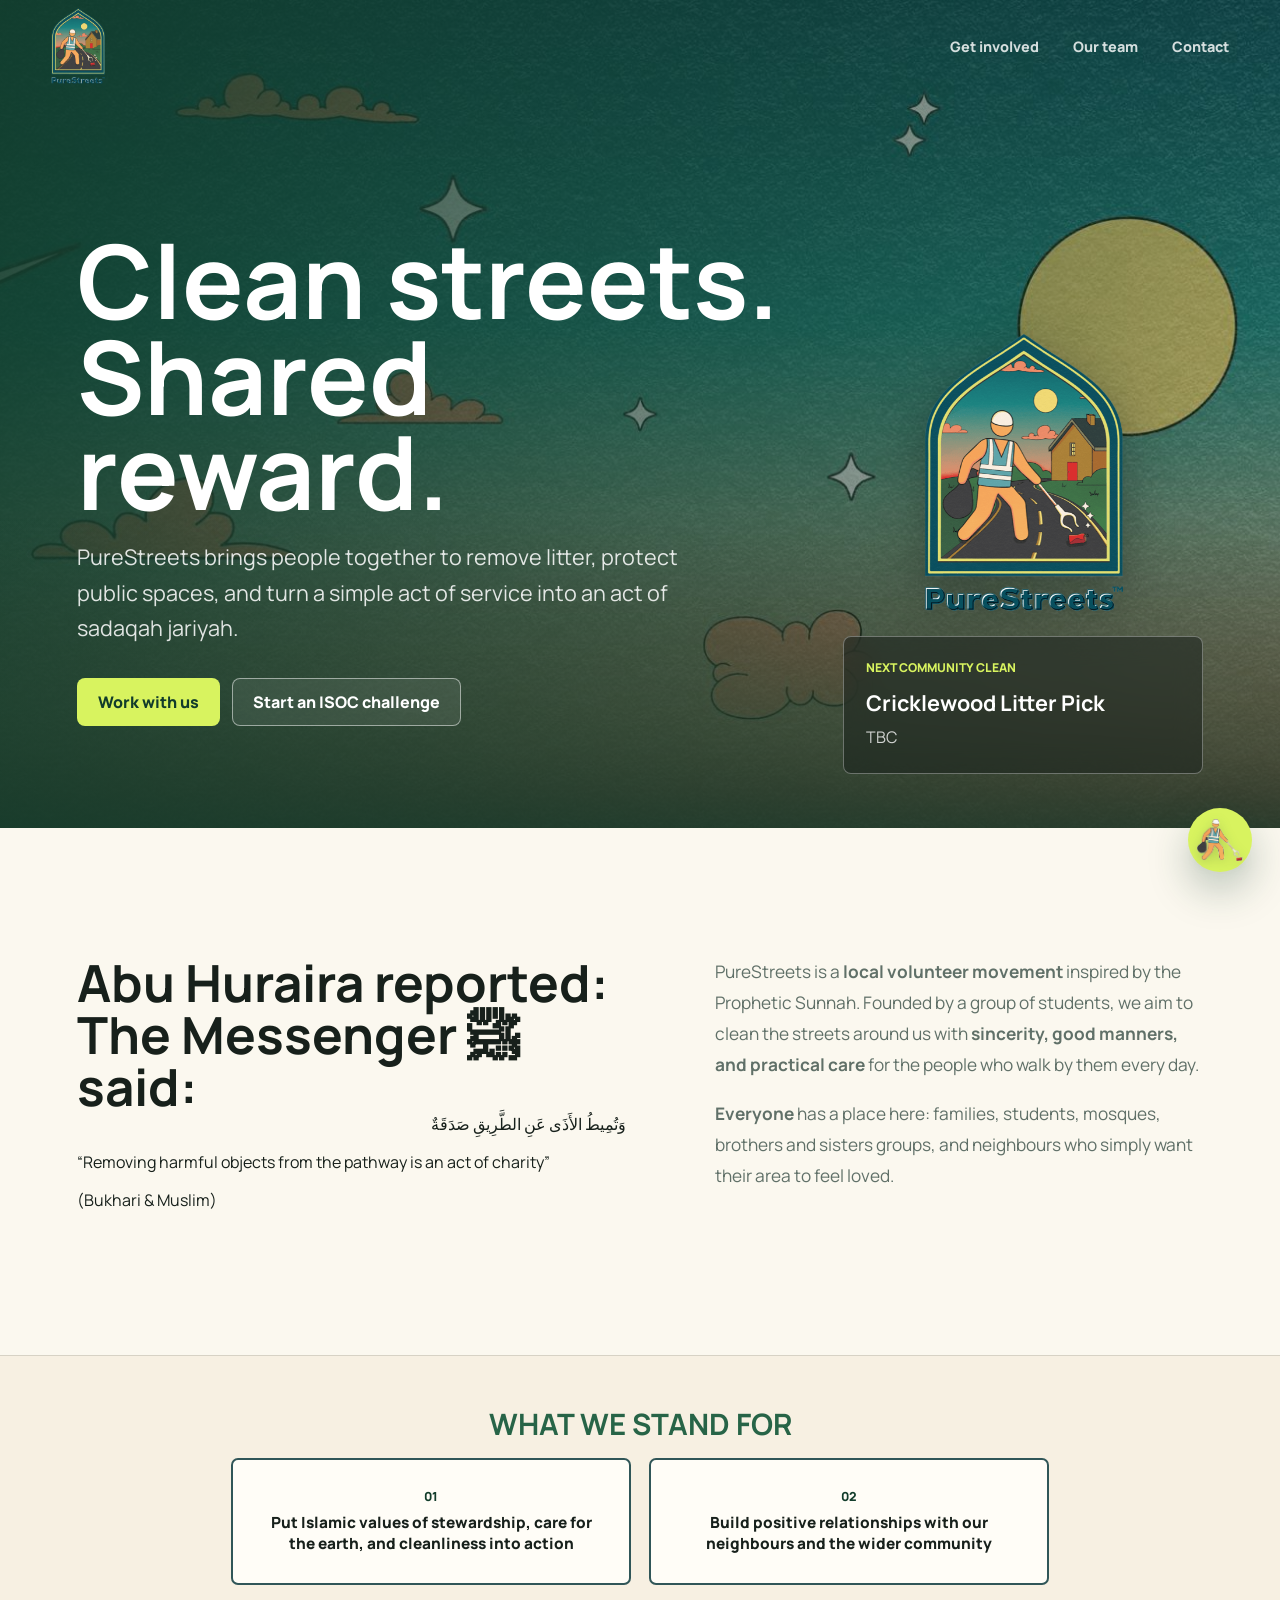
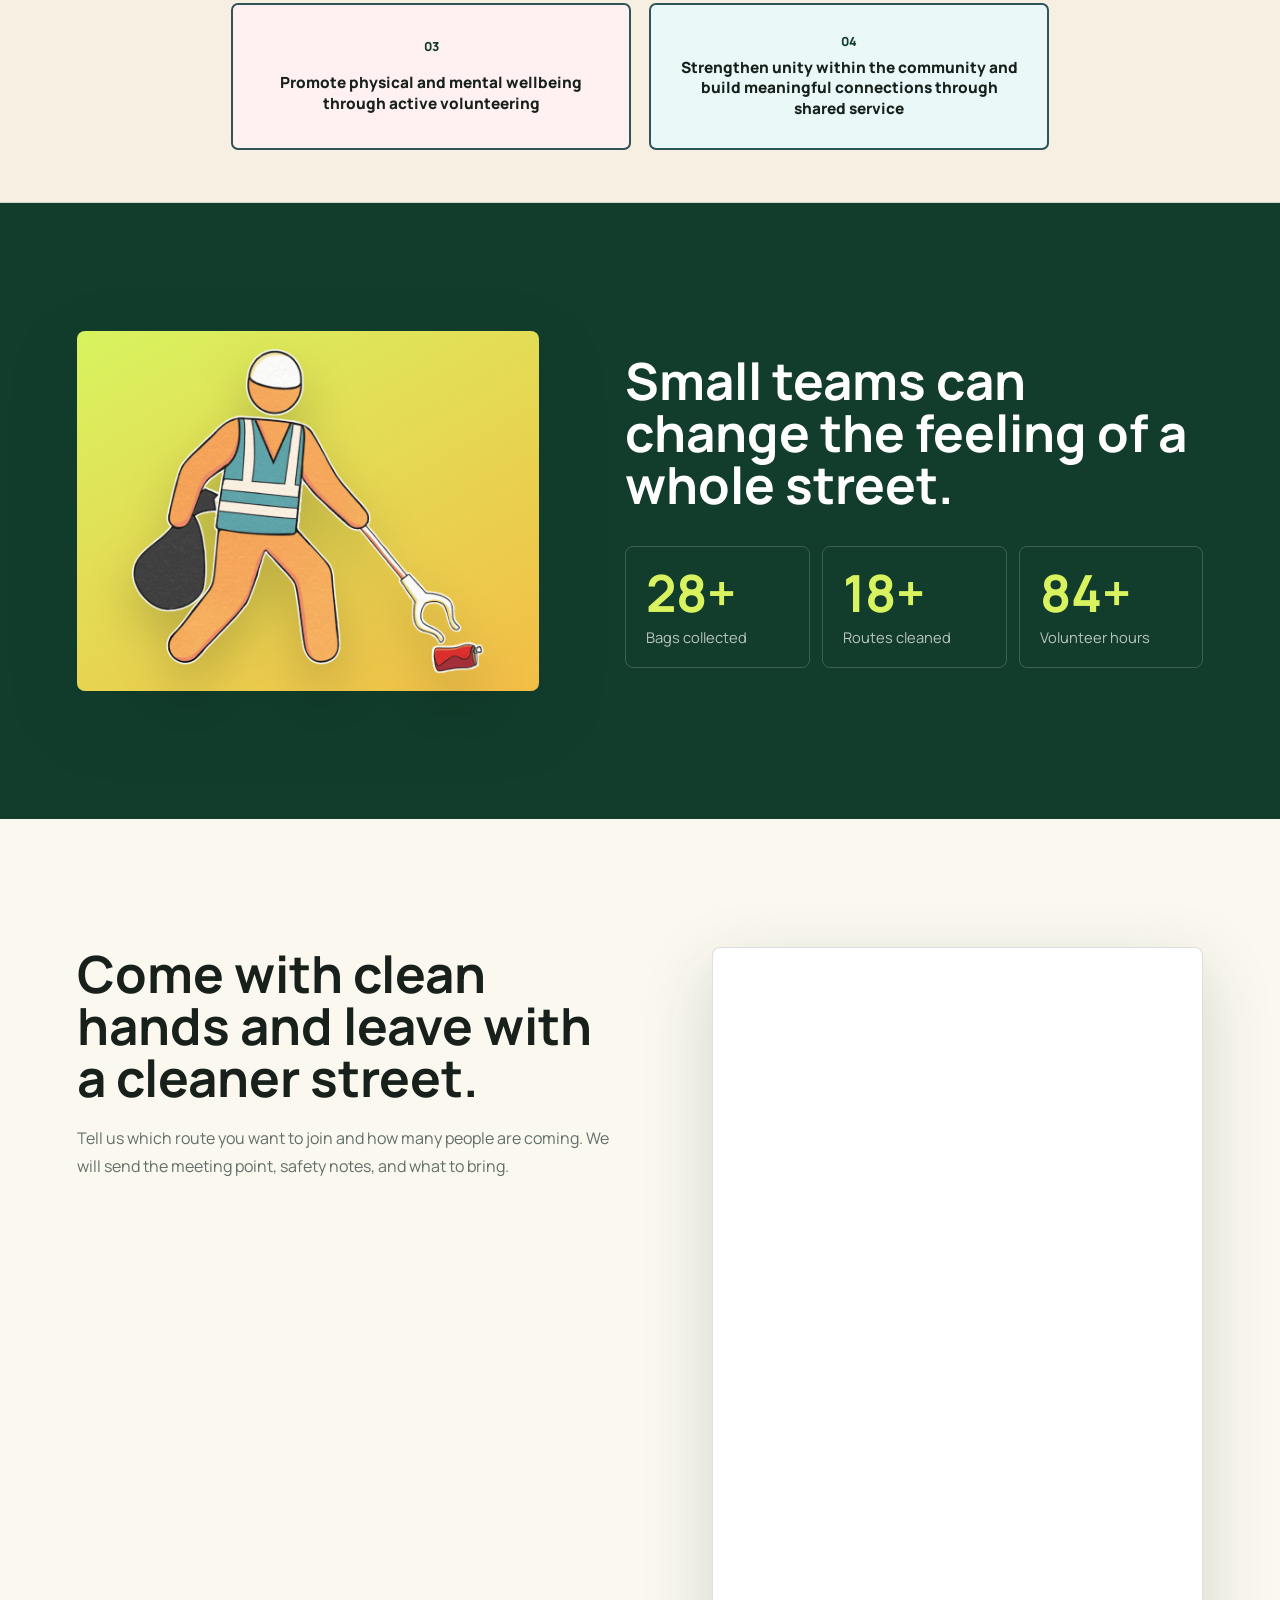
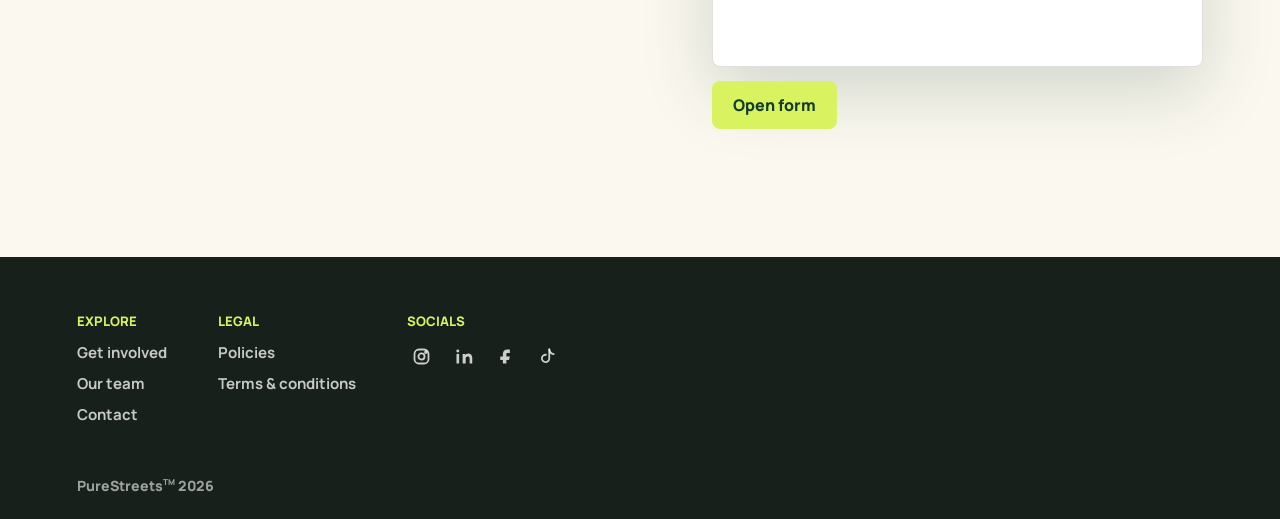
==== commit d15e97d5: "Add campaign pages, admin dashboard, and volunteer leaderboard. Introduce mosques-isocs, charities, " ====
--- a/index.html
+++ b/index.html
@@ -6,7 +6,7 @@
   <!-- Preload the hero LCP background image (same-origin, reprioritised; matches the style.css background-image URL) -->
   <link rel="preload" as="image" href="assets/img/hero-banner.jpg" fetchpriority="high" />
   <meta name="description" content="PureStreets is a grassroots community litter-picking movement inspired by faith, service, and care for the streets we share." />
-  <title>PureStreets | Clean Streets, Shared Reward</title>
+  <title>PureStreets</title>
   <!-- Canonical + Open Graph / Twitter share metadata (render-neutral) -->
   <link rel="canonical" href="https://purestreets1.github.io/Purestreets/" />
   <meta property="og:type" content="website" />
@@ -72,11 +72,14 @@
           <a class="button button--secondary" href="get-involved.html#mosques-isocs">Start an ISOC challenge</a>
         </div>
       </div>
-      <aside class="hero__panel" aria-label="Next PureStreets pickup">
-        <span class="panel-label">Next community clean</span>
-        <strong>Cricklewood Litter Pick</strong>
-        <p>TBC</p>
-      </aside>
+      <div class="hero__aside">
+        <img class="hero__logo" src="assets/img/logo.png" alt="PureStreets" width="343" height="480" />
+        <aside class="hero__panel" aria-label="Next PureStreets pickup">
+          <span class="panel-label">Next community clean</span>
+          <strong>Cricklewood Litter Pick</strong>
+          <p>TBC</p>
+        </aside>
+      </div>
     </section>
 
     <section id="mission" class="section section--intro">
--- a/style.css
+++ b/style.css
@@ -154,9 +154,24 @@
 }
 
 .hero__content,
-.hero__panel {
+.hero__aside {
   position: relative;
   z-index: 1;
+}
+
+.hero__aside {
+  display: flex;
+  flex-direction: column;
+  align-items: center;
+  gap: 24px;
+  align-self: end;
+}
+
+.hero__logo {
+  width: min(100%, 200px);
+  height: auto;
+  aspect-ratio: 343 / 480;
+  filter: drop-shadow(0 12px 24px rgba(0, 0, 0, 0.28));
 }
 
 .hero__content {
@@ -261,7 +276,7 @@
 }
 
 .hero__panel {
-  align-self: end;
+  width: 100%;
   border: 1px solid rgba(255, 255, 255, 0.32);
   border-radius: 8px;
   padding: 22px;
@@ -2701,4 +2716,454 @@
   .volunteer-hero {
     padding-top: calc(var(--header-h) + 5px);
   }
+}
+
+/* Leader card (shared by volunteer & competition leaderboards) */
+.leader-card {
+  display: grid;
+  gap: 6px;
+  border: 1px solid rgba(39, 100, 71, 0.18);
+  border-radius: 10px;
+  padding: clamp(18px, 3vw, 28px);
+  background: linear-gradient(135deg, #edf5e9, #fffdf7);
+}
+
+.leader-card span {
+  color: var(--coral-text);
+  font-size: 0.76rem;
+  font-weight: 800;
+  text-transform: uppercase;
+}
+
+.leader-card strong {
+  color: var(--green-dark);
+  font-size: clamp(1.4rem, 3vw, 2rem);
+}
+
+.leader-card p {
+  color: var(--muted);
+  font-size: 0.88rem;
+  line-height: 1.6;
+}
+
+.leader-card.is-celebrating {
+  animation: celebrate-pulse 400ms ease;
+}
+
+@keyframes celebrate-pulse {
+  0% { transform: scale(1); }
+  50% { transform: scale(1.02); }
+  100% { transform: scale(1); }
+}
+
+/* Leaderboard section (get-involved.html — single-column, read-only) */
+.leaderboard-section {
+  display: grid;
+  gap: 22px;
+  padding: clamp(64px, 9vw, 112px) clamp(18px, 6vw, 86px);
+  background: var(--paper);
+}
+
+.leaderboard-section__head {
+  display: flex;
+  justify-content: space-between;
+  align-items: end;
+  gap: 24px;
+  flex-wrap: wrap;
+}
+
+.leaderboard-section__head h2 {
+  color: var(--green-dark);
+  font-size: clamp(1.8rem, 3vw, 3rem);
+}
+
+.volunteer-info-card {
+  display: grid;
+  gap: 6px;
+  border: 1px solid rgba(18, 60, 43, 0.14);
+  border-radius: 8px;
+  padding: 14px 20px;
+  background: var(--white);
+}
+
+.volunteer-info-card p {
+  color: var(--muted);
+  font-size: 0.85rem;
+  line-height: 1.5;
+}
+
+.volunteer-info-card strong {
+  color: var(--green-dark);
+}
+
+/* Org + individual split layout */
+.leaderboard-orgs,
+.leaderboard-individuals {
+  display: grid;
+  gap: 14px;
+}
+
+.leaderboard-orgs h3,
+.leaderboard-individuals h3 {
+  color: var(--green-dark);
+  font-size: clamp(1.1rem, 2vw, 1.4rem);
+  font-weight: 800;
+}
+
+.org-row {
+  display: grid;
+  grid-template-columns: minmax(180px, 1.4fr) auto auto minmax(80px, 0.4fr);
+  gap: 14px;
+  align-items: center;
+  border: 1px solid var(--line);
+  border-radius: 8px;
+  padding: 14px 18px;
+  background: rgba(255, 255, 255, 0.86);
+}
+
+.org-row.is-leading {
+  border-color: rgba(39, 100, 71, 0.55);
+  box-shadow: 0 12px 32px rgba(39, 100, 71, 0.1);
+}
+
+.org-row__name {
+  display: grid;
+  gap: 2px;
+}
+
+.org-row__name strong {
+  color: var(--green-dark);
+  font-size: 1rem;
+}
+
+.org-row__name small {
+  color: var(--muted);
+  font-size: 0.78rem;
+}
+
+.org-row__stat {
+  color: var(--muted);
+  font-size: 0.88rem;
+  font-weight: 600;
+}
+
+.org-row__points {
+  display: grid;
+  place-items: center;
+  min-height: 38px;
+  border-radius: 8px;
+  color: var(--green-dark);
+  background: var(--lime);
+  font-size: 1rem;
+  font-weight: 800;
+  padding: 0 12px;
+}
+
+.org-empty {
+  border: 1px dashed rgba(18, 60, 43, 0.22);
+  border-radius: 8px;
+  padding: 18px;
+  background: rgba(255, 255, 255, 0.62);
+  text-align: center;
+  color: var(--muted);
+  font-size: 0.9rem;
+}
+
+@media (max-width: 600px) {
+  .org-row {
+    grid-template-columns: 1fr;
+    gap: 8px;
+  }
+
+  .org-row__points {
+    justify-self: start;
+    padding: 6px 18px;
+  }
+}
+
+/* Admin page */
+.admin-body {
+  background: #f5f2ea;
+}
+
+.admin-badge {
+  display: inline-flex;
+  align-items: center;
+  padding: 4px 14px;
+  border-radius: 6px;
+  background: var(--coral);
+  color: var(--white);
+  font-size: 0.78rem;
+  font-weight: 800;
+  text-transform: uppercase;
+  letter-spacing: 0.04em;
+}
+
+.admin-login {
+  display: grid;
+  place-items: center;
+  min-height: 100vh;
+  padding: clamp(18px, 4vw, 48px);
+}
+
+.admin-login[hidden] {
+  display: none;
+}
+
+.admin-dashboard[hidden] {
+  display: none;
+}
+
+.admin-login__form {
+  display: grid;
+  gap: 18px;
+  width: min(100%, 380px);
+  border: 1px solid var(--line);
+  border-radius: 12px;
+  padding: clamp(28px, 5vw, 48px);
+  background: var(--white);
+  box-shadow: var(--shadow);
+}
+
+.admin-login__form h1 {
+  color: var(--green-dark);
+  font-size: 1.6rem;
+}
+
+.admin-login__form p {
+  color: var(--muted);
+  font-size: 0.9rem;
+}
+
+.admin-login__form label {
+  display: grid;
+  gap: 4px;
+}
+
+.admin-login__form label span {
+  color: var(--green-dark);
+  font-size: 0.82rem;
+  font-weight: 700;
+}
+
+.admin-login__form input {
+  border: 1px solid var(--line);
+  border-radius: 6px;
+  padding: 10px 14px;
+  font-size: 0.95rem;
+}
+
+.admin-login__error {
+  color: var(--coral-text);
+  font-size: 0.85rem;
+  font-weight: 600;
+}
+
+.admin-dashboard {
+  padding: clamp(112px, calc(8vw + 48px), 160px) clamp(18px, 5vw, 64px) clamp(48px, 6vw, 96px);
+  max-width: 1100px;
+  margin: 0 auto;
+}
+
+.admin-topbar {
+  display: flex;
+  justify-content: space-between;
+  align-items: center;
+  gap: 18px;
+  margin-bottom: 36px;
+}
+
+.admin-topbar h1 {
+  color: var(--green-dark);
+  font-size: clamp(1.6rem, 3.5vw, 2.4rem);
+}
+
+.admin-section {
+  margin-bottom: 42px;
+  border: 1px solid var(--line);
+  border-radius: 12px;
+  padding: clamp(22px, 4vw, 36px);
+  background: var(--white);
+}
+
+.admin-section h2 {
+  color: var(--green-dark);
+  font-size: 1.3rem;
+  margin-bottom: 18px;
+}
+
+.admin-section__head {
+  display: flex;
+  justify-content: space-between;
+  align-items: center;
+  gap: 18px;
+  margin-bottom: 18px;
+}
+
+.admin-section__head h2 {
+  margin-bottom: 0;
+}
+
+.admin-form {
+  display: grid;
+  gap: 16px;
+}
+
+.admin-form__row {
+  display: grid;
+  grid-template-columns: repeat(auto-fit, minmax(180px, 1fr));
+  gap: 14px;
+  align-items: end;
+}
+
+.admin-form label {
+  display: grid;
+  gap: 4px;
+}
+
+.admin-form label span {
+  color: var(--green-dark);
+  font-size: 0.8rem;
+  font-weight: 700;
+  text-transform: uppercase;
+}
+
+.admin-form input,
+.admin-form textarea {
+  border: 1px solid var(--line);
+  border-radius: 6px;
+  padding: 10px 14px;
+  font-size: 0.92rem;
+}
+
+.admin-form textarea {
+  resize: vertical;
+}
+
+.admin-tags {
+  display: flex;
+  flex-wrap: wrap;
+  gap: 8px;
+  margin-top: 14px;
+}
+
+.admin-tag {
+  display: inline-flex;
+  align-items: center;
+  gap: 6px;
+  padding: 5px 12px;
+  border-radius: 20px;
+  background: rgba(39, 100, 71, 0.1);
+  color: var(--green-dark);
+  font-size: 0.82rem;
+  font-weight: 700;
+}
+
+.admin-tag button {
+  background: none;
+  border: none;
+  color: var(--coral-text);
+  font-size: 1.1rem;
+  cursor: pointer;
+  padding: 0 2px;
+  line-height: 1;
+}
+
+.admin-empty {
+  border: 1px dashed rgba(18, 60, 43, 0.22);
+  border-radius: 8px;
+  padding: 22px;
+  background: rgba(255, 255, 255, 0.62);
+  text-align: center;
+  color: var(--muted);
+}
+
+.admin-hint {
+  color: var(--muted);
+  font-size: 0.88rem;
+  margin-bottom: 14px;
+}
+
+.admin-entry {
+  display: flex;
+  justify-content: space-between;
+  align-items: center;
+  gap: 14px;
+  padding: 14px;
+  border: 1px solid var(--line);
+  border-radius: 8px;
+  margin-bottom: 10px;
+  background: rgba(255, 255, 255, 0.86);
+}
+
+.admin-entry__info {
+  display: grid;
+  gap: 4px;
+}
+
+.admin-entry__info strong {
+  color: var(--green-dark);
+  font-size: 0.95rem;
+}
+
+.admin-entry__info span {
+  color: var(--muted);
+  font-size: 0.82rem;
+}
+
+.admin-entry__info small {
+  color: var(--muted);
+  font-size: 0.78rem;
+}
+
+.admin-entry__info em {
+  color: var(--muted);
+  font-size: 0.8rem;
+  font-style: italic;
+}
+
+.admin-entry__actions {
+  display: flex;
+  gap: 8px;
+}
+
+.btn-icon {
+  display: inline-flex;
+  align-items: center;
+  justify-content: center;
+  width: 32px;
+  height: 32px;
+  border: 1px solid var(--line);
+  border-radius: 6px;
+  background: var(--white);
+  cursor: pointer;
+  font-size: 0.9rem;
+  transition: background 120ms ease, border-color 120ms ease;
+}
+
+.btn-icon:hover {
+  border-color: var(--green);
+  background: rgba(39, 100, 71, 0.06);
+}
+
+.btn-icon--delete:hover {
+  border-color: var(--coral);
+  background: rgba(230, 101, 79, 0.08);
+  color: var(--coral-text);
+}
+
+.admin-row-actions {
+  display: flex;
+  justify-content: center;
+}
+
+@media (max-width: 700px) {
+  .admin-form__row {
+    grid-template-columns: 1fr;
+  }
+
+  .admin-entry {
+    flex-direction: column;
+    align-items: stretch;
+  }
 }
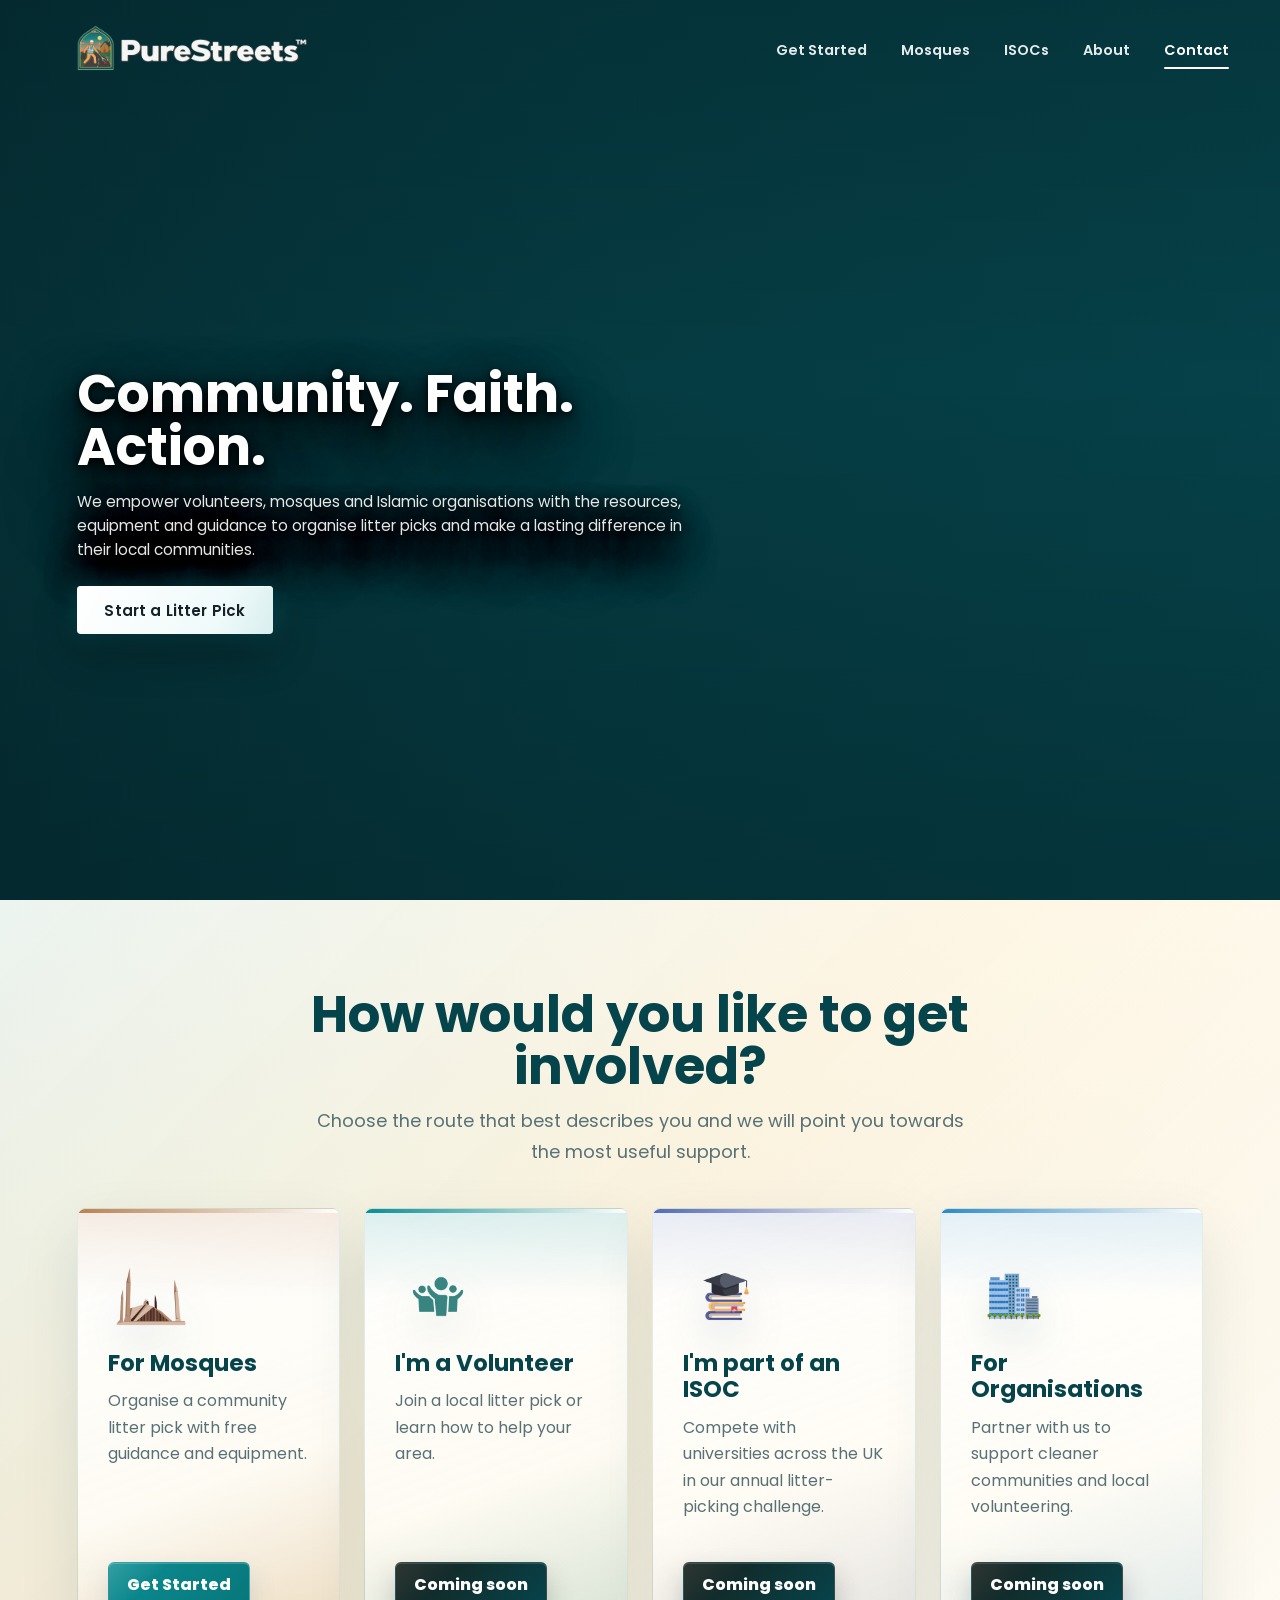
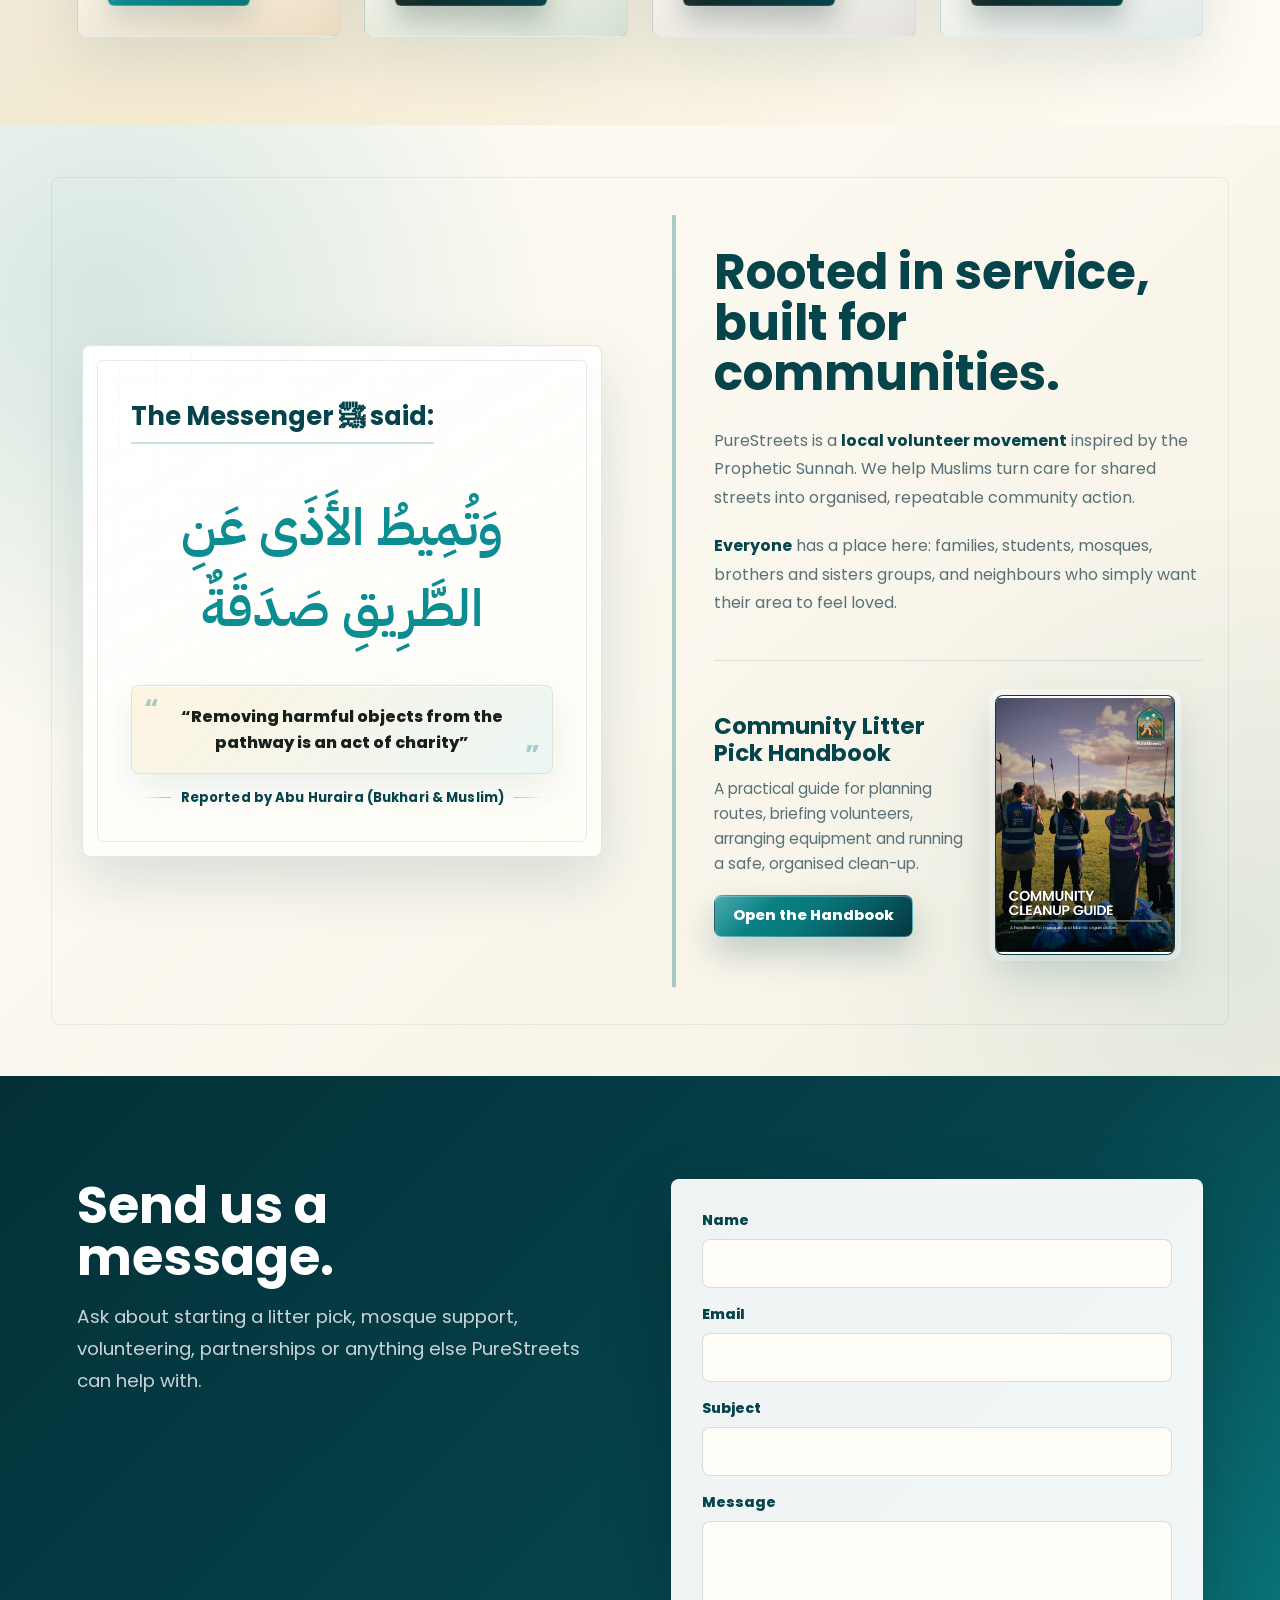
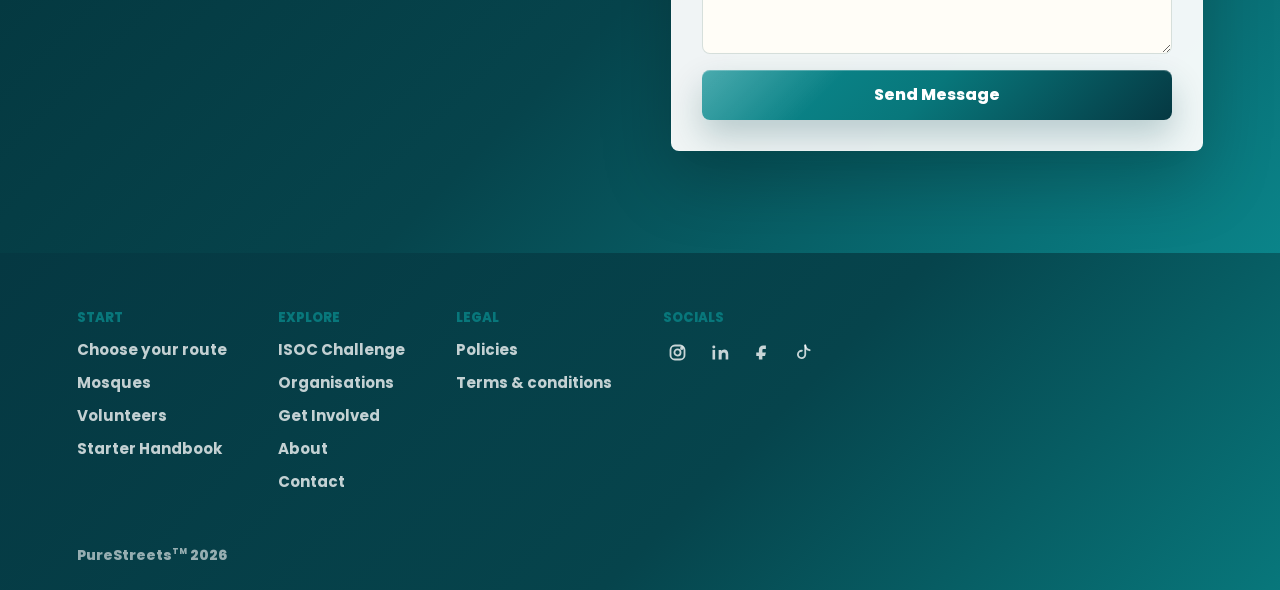
==== commit f198da5b: "Rayyan Update 1" ====
--- a/index.html
+++ b/index.html
@@ -4,7 +4,7 @@
   <meta charset="UTF-8" />
   <meta name="viewport" content="width=device-width, initial-scale=1.0" />
   <!-- Preload the hero LCP background image (same-origin, reprioritised; matches the style.css background-image URL) -->
-  <link rel="preload" as="image" href="assets/img/hero-banner.jpg" fetchpriority="high" />
+  <link rel="preload" as="image" href="assets/img/herobackground.png" fetchpriority="high" />
   <meta name="description" content="PureStreets is a grassroots community litter-picking movement inspired by faith, service, and care for the streets we share." />
   <title>PureStreets</title>
   <!-- Canonical + Open Graph / Twitter share metadata (render-neutral) -->
@@ -13,7 +13,7 @@
   <meta property="og:url" content="https://purestreets1.github.io/Purestreets/" />
   <meta property="og:title" content="PureStreets | Clean Streets, Shared Reward" />
   <meta property="og:description" content="PureStreets is a grassroots community litter-picking movement inspired by faith, service, and care for the streets we share." />
-  <meta property="og:image" content="https://purestreets1.github.io/Purestreets/assets/img/hero-banner.jpg" />
+  <meta property="og:image" content="https://purestreets1.github.io/Purestreets/assets/img/herobackground.png" />
   <meta name="twitter:card" content="summary_large_image" />
   <!-- Structured data: Organization (site-wide) + the visible pickup-card Events -->
   <script type="application/ld+json">
@@ -25,8 +25,8 @@
         "@id": "https://purestreets1.github.io/Purestreets/#organization",
         "name": "PureStreets",
         "url": "https://purestreets1.github.io/Purestreets/",
-        "logo": "https://purestreets1.github.io/Purestreets/assets/img/logo.png",
-        "image": "https://purestreets1.github.io/Purestreets/assets/img/hero-banner.jpg",
+        "logo": "https://purestreets1.github.io/Purestreets/assets/img/Transparent%20-%20HI%20VIS%20-%20White%20TextStyle2.png",
+        "image": "https://purestreets1.github.io/Purestreets/assets/img/herobackground.png",
         "description": "PureStreets is a grassroots community litter-picking movement inspired by faith, service, and care for the streets we share.",
         "email": "purestreets0@gmail.com",
         "sameAs": [
@@ -41,7 +41,7 @@
   </script>
   <link rel="preconnect" href="https://fonts.googleapis.com" />
   <link rel="preconnect" href="https://fonts.gstatic.com" crossorigin />
-  <link href="https://fonts.googleapis.com/css2?family=Manrope:wght@400;600;700;800&display=swap" rel="stylesheet" />
+  <link href="https://fonts.googleapis.com/css2?family=IBM+Plex+Sans+Arabic:wght@500;600;700&family=Poppins:wght@400;500;600;700;800&display=swap" rel="stylesheet" />
   <link rel="icon" type="image/png" href="assets/img/favicon.png" />
   <link rel="apple-touch-icon" href="assets/img/favicon.png" />
   <link rel="stylesheet" href="style.css" />
@@ -49,15 +49,17 @@
 <body>
   <header class="site-header" data-header>
     <a class="brand" href="#home" aria-label="PureStreets home">
-      <img src="assets/img/logo.png" alt="PureStreets" />
+      <img src="assets/img/logolong.png" alt="PureStreets" />
     </a>
     <button class="nav-toggle" type="button" aria-label="Open menu" aria-expanded="false" data-nav-toggle>
       <span></span><span></span><span></span>
     </button>
     <nav class="site-nav" data-nav>
-      <a href="get-involved.html">Get involved</a>
-      <a href="our-team.html">Our team</a>
-      <a href="contact.html">Contact</a>
+      <a href="#path">Get Started</a>
+      <a href="mosques.html">Mosques</a>
+      <a href="isocs.html">ISOCs</a>
+      <a href="#about">About</a>
+      <a href="#contact">Contact</a>
     </nav>
   </header>
 
@@ -65,92 +67,127 @@
     <section class="hero" aria-labelledby="hero-title">
       <div class="hero__shade"></div>
       <div class="hero__content">
-        <h1 id="hero-title">Clean streets. Shared reward.</h1>
-        <p class="hero__text">PureStreets brings people together to remove litter, protect public spaces, and turn a simple act of service into an act of sadaqah jariyah.</p>
+        <h1 id="hero-title">Community. Faith. Action.</h1>
+        <p class="hero__text">We empower volunteers, mosques and Islamic organisations with the resources, equipment and guidance to organise litter picks and make a lasting difference in their local communities.</p>
         <div class="hero__actions">
-          <a class="button button--primary" href="get-involved.html#work-with-us">Work with us</a>
-          <a class="button button--secondary" href="get-involved.html#mosques-isocs">Start an ISOC challenge</a>
+          <a class="button button--primary hero-cta" href="#path">Start a Litter Pick</a>
         </div>
       </div>
-      <div class="hero__aside">
-        <img class="hero__logo" src="assets/img/logo.png" alt="PureStreets" width="343" height="480" />
-        <aside class="hero__panel" aria-label="Next PureStreets pickup">
-          <span class="panel-label">Next community clean</span>
-          <strong>Cricklewood Litter Pick</strong>
-          <p>TBC</p>
-        </aside>
-      </div>
-    </section>
-
-    <section id="mission" class="section section--intro">
+    </section>
+
+    <section id="path" class="path-section" aria-labelledby="path-title">
+      <div class="section-kicker">
+        <h2 id="path-title">How would you like to get involved?</h2>
+        <p>Choose the route that best describes you and we will point you towards the most useful support.</p>
+      </div>
+      <div class="path-grid">
+        <a class="path-card" href="mosques.html" data-reveal="up">
+          <span class="path-card__icon" aria-hidden="true">
+            <img src="assets/img/mosquetriangle.png" alt="" loading="lazy" />
+          </span>
+          <h3>For Mosques</h3>
+          <p>Organise a community litter pick with free guidance and equipment.</p>
+          <span class="path-card__cta">Get Started</span>
+        </a>
+        <a class="path-card" href="volunteers.html" data-reveal="up" style="--reveal-delay: 120ms;">
+          <span class="path-card__icon" aria-hidden="true">
+            <img src="assets/img/volunteer.png" alt="" loading="lazy" />
+          </span>
+          <h3>I'm a Volunteer</h3>
+          <p>Join a local litter pick or learn how to help your area.</p>
+          <span class="path-card__cta path-card__cta--soon">Coming soon</span>
+        </a>
+        <a class="path-card" href="isocs.html" data-reveal="up" style="--reveal-delay: 240ms;">
+          <span class="path-card__icon" aria-hidden="true">
+            <img src="assets/img/isoc.png" alt="" loading="lazy" />
+          </span>
+          <h3>I'm part of an ISOC</h3>
+          <p>Compete with universities across the UK in our annual litter-picking challenge.</p>
+          <span class="path-card__cta path-card__cta--soon">Coming soon</span>
+        </a>
+        <a class="path-card" href="organisation.html" data-reveal="up" style="--reveal-delay: 360ms;">
+          <span class="path-card__icon" aria-hidden="true">
+            <img src="assets/img/organisationicon.png" alt="" loading="lazy" />
+          </span>
+          <h3>For Organisations</h3>
+          <p>Partner with us to support cleaner communities and local volunteering.</p>
+          <span class="path-card__cta path-card__cta--soon">Coming soon</span>
+        </a>
+      </div>
+    </section>
+
+    <section id="about" class="section section--intro">
       <div class="section__heading">
-        <h2 class="hadith-heading" data-reveal="down">Abu Huraira reported: The Messenger &#65018; said:</h2>
-        <p class="hadith-arabic" data-reveal="down" style="--reveal-delay: 240ms;" lang="ar" dir="rtl">&#1608;&#1614;&#1578;&#1615;&#1605;&#1616;&#1610;&#1591;&#1615; &#1575;&#1604;&#1571;&#1614;&#1584;&#1614;&#1609; &#1593;&#1614;&#1606;&#1616; &#1575;&#1604;&#1591;&#1614;&#1617;&#1585;&#1616;&#1610;&#1602;&#1616; &#1589;&#1614;&#1583;&#1614;&#1602;&#1614;&#1577;&#1612;</p>
-        <p class="hadith-translation" data-reveal="down" style="--reveal-delay: 360ms;">&ldquo;Removing harmful objects from the pathway is an act of charity&rdquo;</p>
-        <p class="hadith-source" data-reveal="down" style="--reveal-delay: 480ms;">(Bukhari &amp; Muslim)</p>
+        <div class="hadith-card" data-reveal="down">
+          <h2 class="hadith-heading">The Messenger &#65018; said:</h2>
+          <p class="hadith-arabic" lang="ar" dir="rtl">&#1608;&#1614;&#1578;&#1615;&#1605;&#1616;&#1610;&#1591;&#1615; &#1575;&#1604;&#1571;&#1614;&#1584;&#1614;&#1609; &#1593;&#1614;&#1606;&#1616; &#1575;&#1604;&#1591;&#1614;&#1617;&#1585;&#1616;&#1610;&#1602;&#1616; &#1589;&#1614;&#1583;&#1614;&#1602;&#1614;&#1577;&#1612;</p>
+          <p class="hadith-translation">&ldquo;Removing harmful objects from the pathway is an act of charity&rdquo;</p>
+          <p class="hadith-source">Reported by Abu Huraira (Bukhari &amp; Muslim)</p>
+        </div>
       </div>
       <div class="intro-copy" data-reveal="down" style="--reveal-delay: 600ms;">
-        <p>PureStreets is a <strong>local volunteer movement</strong> inspired by the Prophetic Sunnah. Founded by a group of students, we aim to clean the streets around us with <strong>sincerity, good manners, and practical care</strong> for the people who walk by them every day.</p>
+        <h2>Rooted in service, built for communities.</h2>
+        <p>PureStreets is a <strong>local volunteer movement</strong> inspired by the Prophetic Sunnah. We help Muslims turn care for shared streets into organised, repeatable community action.</p>
         <p><strong>Everyone</strong> has a place here: families, students, mosques, brothers and sisters groups, and neighbours who simply want their area to feel loved.</p>
-      </div>
-    </section>
-
-    <section class="value-band" aria-labelledby="aims-title">
-      <div class="value-band__heading">
-        <h2 id="aims-title">What We Stand For</h2>
-      </div>
-      <div class="value-band__grid">
-        <article>
-          <span>01</span>
-          <p>Put Islamic values of stewardship, care for the earth, and cleanliness into action</p>
-        </article>
-        <article>
-          <span>02</span>
-          <p>Build positive relationships with our neighbours and the wider community</p>
-        </article>
-        <article>
-          <span>03</span>
-          <p>Promote physical and mental wellbeing through active volunteering</p>
-        </article>
-        <article>
-          <span>04</span>
-          <p>Strengthen unity within the community and build meaningful connections through shared service</p>
-        </article>
-      </div>
-    </section>
-
-    <section id="impact" class="impact-section">
-      <div class="impact-visual">
-        <img src="assets/img/figure.png" alt="PureStreets volunteer figure" />
-      </div>
-      <div class="impact-copy">
-        <h2>Small teams can change the feeling of a whole street.</h2>
-        <div class="stats" aria-label="PureStreets community stats">
-          <div><strong data-count="42">0</strong><span>Bags collected</span></div>
-          <div><strong data-count="18">0</strong><span>Routes cleaned</span></div>
-          <div><strong data-count="96">0</strong><span>Volunteer hours</span></div>
+        <div id="handbook" class="intro-handbook" aria-labelledby="intro-handbook-title">
+          <div>
+            <h3 id="intro-handbook-title">Community Litter Pick Handbook</h3>
+            <p>A practical guide for planning routes, briefing volunteers, arranging equipment and running a safe, organised clean-up.</p>
+            <a class="button button--primary" href="assets/docs/community-litter-pick-guide_compressed.pdf" target="_blank" rel="noreferrer">Open the Handbook</a>
+          </div>
+          <a class="guide-preview intro-handbook__preview" href="assets/docs/community-litter-pick-guide_compressed.pdf" target="_blank" rel="noreferrer" aria-label="Open the Community Litter Pick Handbook PDF">
+            <img src="assets/img/handbookfrontcover.png" alt="Community Litter Pick Handbook front cover" loading="lazy" />
+          </a>
         </div>
       </div>
     </section>
 
-    <section id="join" class="join-section">
-      <div>
-        <h2>Come with clean hands and leave with a cleaner street.</h2>
-        <p>Tell us which route you want to join and how many people are coming. We will send the meeting point, safety notes, and what to bring.</p>
-      </div>
-      <div class="tally-embed tally-embed--contact">
-        <iframe src="https://tally.so/embed/MeP2jX?alignLeft=1&amp;hideTitle=1&amp;dynamicHeight=1" title="PureStreets contact form" loading="lazy"></iframe>
-        <a class="button button--primary" href="https://tally.so/r/MeP2jX" target="_blank" rel="noreferrer">Open form</a>
-      </div>
+    <section id="contact" class="home-message-section" aria-labelledby="home-message-title">
+      <div class="home-message-copy">
+        <h2 id="home-message-title">Send us a message.</h2>
+        <p>Ask about starting a litter pick, mosque support, volunteering, partnerships or anything else PureStreets can help with.</p>
+      </div>
+      <form class="home-message-form" action="https://formsubmit.co/purestreets0@gmail.com" method="POST">
+        <input type="hidden" name="_subject" value="New message from the PureStreets homepage" />
+        <input type="hidden" name="_template" value="table" />
+        <input type="hidden" name="_captcha" value="false" />
+        <input class="form-honey" type="text" name="_honey" tabindex="-1" autocomplete="off" aria-hidden="true" />
+        <label>
+          <span>Name</span>
+          <input type="text" name="name" autocomplete="name" required />
+        </label>
+        <label>
+          <span>Email</span>
+          <input type="email" name="email" autocomplete="email" required />
+        </label>
+        <label>
+          <span>Subject</span>
+          <input type="text" name="subject" autocomplete="off" />
+        </label>
+        <label>
+          <span>Message</span>
+          <textarea name="message" rows="5" required></textarea>
+        </label>
+        <button class="button button--primary" type="submit">Send Message</button>
+      </form>
     </section>
   </main>
 
   <footer class="site-footer">
     <div class="footer-brand" aria-hidden="true"></div>
     <nav class="footer-column footer-explore" aria-label="Explore PureStreets">
+      <h2>Start</h2>
+      <a href="#path">Choose your route</a>
+      <a href="mosques.html">Mosques</a>
+      <a href="volunteers.html">Volunteers</a>
+      <a href="assets/docs/community-litter-pick-guide_compressed.pdf" target="_blank" rel="noreferrer">Starter Handbook</a>
+    </nav>
+    <nav class="footer-column footer-campaigns" aria-label="PureStreets campaigns and impact">
       <h2>Explore</h2>
-      <a href="get-involved.html">Get involved</a>
-      <a href="our-team.html">Our team</a>
+      <a href="isocs.html">ISOC Challenge</a>
+      <a href="organisation.html">Organisations</a>
+      <a href="get-involved.html">Get Involved</a>
+      <a href="#about">About</a>
       <a href="contact.html">Contact</a>
     </nav>
     <nav class="footer-column footer-legal" aria-label="Legal links">
@@ -190,57 +227,6 @@
     </nav>
     <p class="footer-trademark">PureStreets<sup>TM</sup> 2026</p>
   </footer>
-
-
-  <aside class="purebot" data-purebot aria-label="PureBot website assistant">
-    <button class="purebot-toggle" type="button" data-purebot-toggle aria-expanded="false" aria-label="Open PureBot">
-      <img src="assets/img/figure.png" alt="" aria-hidden="true" />
-    </button>
-    <section class="purebot-panel" data-purebot-panel aria-hidden="true">
-      <header class="purebot-header">
-        <div>
-          <strong>PureBot</strong>
-          <span>Your cleaning companion</span>
-        </div>
-        <button type="button" data-purebot-close aria-label="Close PureBot">x</button>
-      </header>
-      <div class="purebot-messages" data-purebot-messages aria-live="polite">
-        <p class="purebot-message purebot-message--bot">Assalamu alaikum, how can I help you?</p>
-      </div>
-      <div class="purebot-prompts" aria-label="Quick PureBot questions">
-        <button type="button" data-purebot-prompt="events">Upcoming events</button>
-        <button type="button" data-purebot-prompt="contact">Contact details</button>
-        <a href="https://tally.so/r/MeP2jX" target="_blank" rel="noreferrer">Partner form</a>
-      </div>
-      <form class="purebot-form" data-purebot-form>
-        <input type="text" data-purebot-input placeholder="Ask PureBot..." aria-label="Ask PureBot" autocomplete="off" />
-        <button type="submit">Send</button>
-      </form>
-    </section>
-  </aside>
   <script src="script.js"></script>
 </body>
 </html>
-
-
-
-
-
-
-
-
-
-
-
-
-
-
-
-
-
-
-
-
-
-
-
--- a/style.css
+++ b/style.css
@@ -1,18 +1,21 @@
 :root {
   --ink: #17201b;
-  --muted: #607068;
+  --muted: #587176;
   --paper: #fbf8ef;
   --white: #ffffff;
-  --green: #276447;
-  --green-dark: #123c2b;
-  --lime: #d8f35f;
+  --green: #0f7f83;
+  --green-dark: #06444c;
+  --orange: #08777b;
   --gold: #f3bd46;
   --coral: #e6654f;
   --coral-text: #b8432e; /* darker coral for small label text: >=4.5:1 on #fbf8ef/#ffffff/#fffdf7/#f4efe1 */
   --line: rgba(23, 32, 27, 0.14);
-  --shadow: 0 24px 70px rgba(18, 60, 43, 0.18);
-  /* rendered fixed-header height = 16px padding + logo-height (clamp(52,6vw,76)) */
-  --header-h: clamp(68px, calc(6vw + 16px), 92px);
+  --shadow: 0 24px 70px rgba(6, 68, 76, 0.18);
+  --shadow-soft: 0 18px 44px rgba(6, 68, 76, 0.12);
+  --surface: #fffdf7;
+  --teal: #0b8d92;
+  /* rendered fixed-header height = 32px padding + logo-height (clamp(66,5.4vw,88)) */
+  --header-h: clamp(98px, calc(5.4vw + 32px), 120px);
 }
 
 * {
@@ -21,14 +24,16 @@
 
 html {
   scroll-behavior: smooth;
-  scroll-padding-top: calc(var(--header-h) + 8px);
+  scroll-padding-top: clamp(24px, 3vw, 42px);
 }
 
 body {
   margin: 0;
-  font-family: Manrope, Arial, sans-serif;
+  font-family: Poppins, Arial, sans-serif;
   color: var(--ink);
-  background: var(--paper);
+  background:
+    linear-gradient(180deg, rgba(255, 253, 247, 0.68), rgba(251, 248, 239, 0) 520px),
+    var(--paper);
 }
 
 img {
@@ -57,31 +62,57 @@
   align-items: center;
   justify-content: space-between;
   gap: 24px;
-  padding: 8px clamp(18px, 4vw, 54px);
+  padding: 16px clamp(18px, 4vw, 54px) 16px clamp(18px, 6vw, 86px);
   color: var(--white);
-  transition: background 180ms ease, box-shadow 180ms ease, color 180ms ease;
+  background: transparent;
+  box-shadow: none;
+  backdrop-filter: none;
+  transform: translateY(0);
+  opacity: 1;
+  transition:
+    transform 220ms ease,
+    opacity 220ms ease,
+    background 180ms ease,
+    box-shadow 180ms ease,
+    color 180ms ease,
+    border-color 180ms ease;
 }
 
 .site-header.is-scrolled,
 .site-header.is-open {
-  color: var(--ink);
-  background: rgba(251, 248, 239, 0.94);
-  box-shadow: 0 10px 30px rgba(23, 32, 27, 0.08);
-  backdrop-filter: blur(14px);
+  color: var(--white);
+  border-bottom: 0;
+  background: transparent;
+  box-shadow: none;
+  backdrop-filter: none;
+}
+
+.site-header.is-hidden {
+  transform: translateY(-110%);
+  opacity: 0;
+  pointer-events: none;
+}
+
+.site-header.is-open {
+  transform: translateY(0);
+  opacity: 1;
+  pointer-events: auto;
 }
 
 .brand {
   display: inline-flex;
   align-items: center;
   width: auto;
+  margin-left: 0;
 }
 
 /* Logo is height-driven so the header height stays predictable regardless of viewport;
    aspect-ratio reserves the intrinsic box (343×480) before load to avoid CLS. */
 .brand img {
-  aspect-ratio: 343 / 480;
-  height: clamp(52px, 6vw, 76px);
-  width: auto;
+  width: clamp(270px, 32vw, 440px);
+  height: clamp(66px, 5.4vw, 88px);
+  object-fit: contain;
+  object-position: left center;
 }
 
 .site-nav {
@@ -89,25 +120,37 @@
   align-items: center;
   gap: clamp(16px, 3vw, 34px);
   font-size: 0.9rem;
-  font-weight: 800;
+  font-weight: 600;
 }
 
 .site-nav a {
-  opacity: 0.82;
-  transition: opacity 150ms ease, color 150ms ease;
+  position: relative;
+  opacity: 0.9;
+  transition: opacity 150ms ease;
+}
+
+.site-nav a::after {
+  content: "";
+  position: absolute;
+  left: 0;
+  right: 0;
+  bottom: -8px;
+  height: 2px;
+  border-radius: 999px;
+  background: currentColor;
+  transform: scaleX(0);
+  transform-origin: center;
+  transition: transform 150ms ease;
 }
 
 .site-nav a:hover,
 .site-nav a.is-active {
-  color: var(--lime);
   opacity: 1;
 }
 
-.site-header.is-scrolled .site-nav a:hover,
-.site-header.is-scrolled .site-nav a.is-active,
-.site-header.is-open .site-nav a:hover,
-.site-header.is-open .site-nav a.is-active {
-  color: var(--green);
+.site-nav a:hover::after,
+.site-nav a.is-active::after {
+  transform: scaleX(1);
 }
 
 .nav-toggle {
@@ -134,55 +177,59 @@
 
 .hero {
   position: relative;
-  min-height: 92vh;
-  display: grid;
-  grid-template-columns: minmax(0, 1fr) minmax(260px, 360px);
-  align-items: safe end; /* T4: fall back to start when content overflows so the H1 top is never clipped */
-  gap: 32px;
-  padding: 150px clamp(18px, 6vw, 86px) 54px;
+  min-height: 100svh;
+  display: grid;
+  grid-template-columns: minmax(0, 0.82fr) minmax(220px, 0.5fr);
+  align-items: center;
+  gap: clamp(22px, 4vw, 58px);
+  padding: calc(var(--header-h) + clamp(24px, 5vw, 58px)) clamp(18px, 6vw, 86px) clamp(32px, 5vw, 58px);
   color: var(--white);
   overflow: hidden;
-  background: linear-gradient(110deg, rgba(18, 60, 43, 0.94), rgba(23, 32, 27, 0.28)), url('assets/img/hero-banner.jpg') center / cover;
+  isolation: isolate;
+  background: var(--green-dark);
+}
+
+.hero::before,
+.hero::after {
+  content: "";
+  position: absolute;
+  z-index: 0;
+  pointer-events: none;
+}
+
+.hero::before {
+  inset: -10px;
+  background: url('assets/img/herobackground.png') center / cover;
+  transform: scale(1.02);
+}
+
+.hero::after {
+  inset: 0;
+  background:
+    linear-gradient(90deg, rgba(3, 28, 32, 0.52) 0%, rgba(3, 28, 32, 0.24) 46%, rgba(3, 28, 32, 0.08) 100%),
+    linear-gradient(180deg, rgba(0, 0, 0, 0.16) 0%, transparent 42%, rgba(0, 0, 0, 0.2) 100%);
 }
 
 .hero__shade {
-  position: absolute;
-  inset: auto 0 0;
-  height: 38%;
-  background: linear-gradient(0deg, rgba(18, 60, 43, 0.82), transparent);
-  pointer-events: none;
-}
-
-.hero__content,
-.hero__aside {
+  display: none;
+}
+
+.hero__content {
   position: relative;
   z-index: 1;
 }
 
-.hero__aside {
-  display: flex;
-  flex-direction: column;
-  align-items: center;
-  gap: 24px;
-  align-self: end;
-}
-
-.hero__logo {
-  width: min(100%, 200px);
-  height: auto;
-  aspect-ratio: 343 / 480;
-  filter: drop-shadow(0 12px 24px rgba(0, 0, 0, 0.28));
-}
-
 .hero__content {
-  transform: translateY(clamp(-48px, -4vw, -28px));
+  max-width: 820px;
+  transform: none;
+  text-shadow: 0 2px 18px rgba(0, 0, 0, 0.38);
 }
 
 /* T4: above 1280px ease the upward pull to 0 by 1440 so the wide-desktop headline
    clears the taller fixed logo; a strict no-op at <=1280px (preserves 768/1280). */
 @media (min-width: 1281px) {
   .hero__content {
-    transform: translateY(clamp(-48px, calc(-48px + (100vw - 1280px) * 0.3), 0px));
+    transform: none;
   }
 }
 
@@ -195,14 +242,6 @@
   text-transform: uppercase;
 }
 
-.hero .eyebrow,
-.hero__panel .panel-label {
-  color: var(--lime);
-}
-
-/* eyebrows on dark green sections keep the original coral (darkening would lower
-   their contrast on #123c2b); per T1 dark-section eyebrows stay unchanged. */
-.impact-copy .eyebrow,
 .kit-section .eyebrow {
   color: var(--coral);
 }
@@ -215,11 +254,21 @@
 }
 
 h1 {
-  max-width: 760px;
-  margin-bottom: 20px;
-  font-size: clamp(3rem, 8vw, 7.8rem);
-  line-height: 0.93;
+  max-width: 840px;
+  margin-bottom: 16px;
+  font-size: clamp(2.7rem, 5.8vw, 5.9rem);
+  line-height: 0.98;
   letter-spacing: 0;
+}
+
+.hero h1 {
+  font-size: clamp(2rem, 4.1vw, 4.2rem);
+  line-height: 1.02;
+  text-shadow:
+    0 3px 8px rgba(0, 0, 0, 0.92),
+    0 10px 24px rgba(0, 0, 0, 0.82),
+    0 24px 52px rgba(0, 0, 0, 0.72),
+    0 36px 74px rgba(3, 28, 32, 0.62);
 }
 
 h2 {
@@ -234,85 +283,271 @@
 }
 
 .hero__text {
-  max-width: 650px;
-  color: rgba(255, 255, 255, 0.86);
-  font-size: clamp(1.05rem, 2vw, 1.35rem);
-  line-height: 1.65;
+  max-width: 620px;
+  color: rgba(255, 255, 255, 0.9);
+  font-size: clamp(0.94rem, 1.2vw, 1.04rem);
+  line-height: 1.58;
+  text-shadow:
+    0 3px 8px rgba(0, 0, 0, 0.92),
+    0 10px 24px rgba(0, 0, 0, 0.82),
+    0 24px 52px rgba(0, 0, 0, 0.72),
+    0 36px 74px rgba(3, 28, 32, 0.62);
 }
 
 .hero__actions {
   display: flex;
   flex-wrap: wrap;
   gap: 12px;
-  margin-top: 32px;
+  margin-top: 24px;
+}
+
+.hero .hero__actions {
+  opacity: 0;
+  transform: translateY(15px);
+  animation: hero-cta-in 0.6s 1s cubic-bezier(0.16, 1, 0.3, 1) forwards;
+}
+
+@keyframes hero-cta-in {
+  to {
+    opacity: 1;
+    transform: translateY(0);
+  }
 }
 
 .button {
+  position: relative;
   display: inline-flex;
   align-items: center;
   justify-content: center;
-  min-height: 48px;
+  overflow: hidden;
+  min-height: 50px;
   border: 1px solid transparent;
   border-radius: 8px;
-  padding: 0 20px;
+  padding: 0 22px;
   font-weight: 800;
   cursor: pointer;
-  transition: transform 150ms ease, background 150ms ease, color 150ms ease, border-color 150ms ease;
+  box-shadow: 0 12px 26px rgba(6, 68, 76, 0.1);
+  transition: transform 150ms ease, background 150ms ease, color 150ms ease, border-color 150ms ease, box-shadow 150ms ease;
 }
 
 .button:hover {
   transform: translateY(-2px);
+  box-shadow: 0 18px 34px rgba(6, 68, 76, 0.16);
 }
 
 .button--primary {
-  background: var(--lime);
-  color: var(--green-dark);
+  border-color: rgba(255, 255, 255, 0.18);
+  background:
+    linear-gradient(135deg, rgba(255, 255, 255, 0.26) 0%, transparent 28%),
+    linear-gradient(135deg, #0b8d92 0%, #08777b 48%, #053842 100%);
+  color: var(--white);
+  box-shadow:
+    0 16px 34px rgba(6, 68, 76, 0.24),
+    inset 0 1px 0 rgba(255, 255, 255, 0.26);
+}
+
+.button--primary:hover {
+  box-shadow:
+    0 22px 44px rgba(6, 68, 76, 0.3),
+    inset 0 1px 0 rgba(255, 255, 255, 0.3);
+}
+
+.button--primary::before {
+  content: "";
+  position: absolute;
+  top: -70%;
+  bottom: -70%;
+  left: -55%;
+  width: 38%;
+  background: linear-gradient(90deg, transparent, rgba(255, 255, 255, 0.65), transparent);
+  transform: translateX(-120%) rotate(18deg);
+  animation: button-streak 2.8s ease-in-out infinite;
+  pointer-events: none;
+}
+
+.button--primary:hover::before {
+  animation-duration: 1.2s;
+}
+
+@keyframes button-streak {
+  from {
+    transform: translateX(-120%) rotate(18deg);
+  }
+
+  to {
+    transform: translateX(420%) rotate(18deg);
+  }
+}
+
+.hero-cta {
+  min-width: 196px;
+  min-height: 48px;
+  border: 0;
+  border-radius: 4px;
+  padding: 8px 22px;
+  color: #152027;
+  background:
+    linear-gradient(115deg, #ffffff 0%, #effafa 20%, #9fcfd0 48%, #d9f3f3 72%, #ffffff 100%);
+  background-size: 360% 360%;
+  font-size: 15px;
+  font-weight: 600;
+  letter-spacing: 0.01em;
+  text-transform: none;
+  text-shadow: none;
+  isolation: isolate;
+  box-shadow:
+    0 18px 44px rgba(0, 0, 0, 0.3),
+    0 0 26px rgba(11, 141, 146, 0.34),
+    inset 0 1px 0 rgba(255, 255, 255, 0.82);
+  animation:
+    hero-cta-color-shift 4.8s ease-in-out infinite,
+    hero-cta-pulse 2.6s ease-in-out infinite;
+  transition:
+    transform 0.25s cubic-bezier(0.2, 1.3, 0.3, 1),
+    filter 0.2s ease,
+    box-shadow 0.3s ease,
+    letter-spacing 0.2s ease;
+}
+
+.hero-cta::before {
+  display: none;
+}
+
+.hero-cta::after {
+  content: "";
+  position: absolute;
+  top: -42%;
+  bottom: -42%;
+  left: -65%;
+  width: 42%;
+  background: linear-gradient(90deg, transparent, rgba(255, 255, 255, 0.18), rgba(205, 244, 244, 0.98), transparent);
+  opacity: 0.78;
+  transform: skewX(-18deg);
+  animation: hero-cta-streak 2.4s ease-in-out infinite;
+  pointer-events: none;
+}
+
+.hero-cta:hover {
+  transform: translateY(-4px) scale(1.035);
+  filter: brightness(1.05);
+  letter-spacing: 0.025em;
+  box-shadow:
+    0 24px 54px rgba(0, 0, 0, 0.34),
+    0 0 38px rgba(11, 141, 146, 0.42),
+    inset 0 1px 0 rgba(255, 255, 255, 0.84);
+}
+
+.hero-cta:hover::after {
+  animation-duration: 1.05s;
+}
+
+.hero-cta:active {
+  transform: translateY(0) scale(0.98);
+}
+
+.hero-cta .ripple {
+  position: absolute;
+  border-radius: 50%;
+  background: rgba(196, 240, 240, 0.56);
+  transform: scale(0);
+  animation: ripple-out 0.6s ease-out forwards;
+  pointer-events: none;
+}
+
+@keyframes hero-cta-color-shift {
+  0%,
+  100% {
+    background-position: 0% 50%;
+  }
+
+  50% {
+    background-position: 100% 50%;
+  }
+}
+
+@keyframes hero-cta-pulse {
+  0%,
+  100% {
+    box-shadow:
+      0 18px 44px rgba(0, 0, 0, 0.3),
+      0 0 22px rgba(11, 141, 146, 0.26),
+      inset 0 1px 0 rgba(255, 255, 255, 0.82);
+  }
+
+  50% {
+    box-shadow:
+      0 22px 54px rgba(0, 0, 0, 0.34),
+      0 0 42px rgba(11, 141, 146, 0.44),
+      inset 0 1px 0 rgba(255, 255, 255, 0.9);
+  }
+}
+
+@keyframes hero-cta-streak {
+  0% {
+    left: -65%;
+    opacity: 0;
+  }
+
+  28% {
+    opacity: 0.95;
+  }
+
+  56% {
+    left: 118%;
+    opacity: 0;
+  }
+
+  100% {
+    left: 118%;
+    opacity: 0;
+  }
+}
+
+@keyframes ripple-out {
+  to {
+    opacity: 0;
+    transform: scale(4);
+  }
 }
 
 .button--secondary {
-  border-color: rgba(255, 255, 255, 0.5);
+  border-color: rgba(255, 255, 255, 0.54);
   color: var(--white);
-  background: rgba(255, 255, 255, 0.08);
-}
-
-.hero__panel {
-  width: 100%;
-  border: 1px solid rgba(255, 255, 255, 0.32);
-  border-radius: 8px;
-  padding: 22px;
-  background: rgba(23, 32, 27, 0.52);
-  backdrop-filter: blur(14px);
-}
-
-.panel-label {
-  display: block;
-  margin-bottom: 12px;
-  font-size: 0.76rem;
-  font-weight: 800;
-  text-transform: uppercase;
-}
-
-.hero__panel strong {
-  display: block;
-  margin-bottom: 8px;
-  font-size: 1.35rem;
-}
-
-.hero__panel p {
-  margin-bottom: 0;
-  color: rgba(255, 255, 255, 0.78);
-  line-height: 1.6;
+  background: rgba(255, 255, 255, 0.1);
+  box-shadow: none;
+  backdrop-filter: blur(10px);
 }
 
 .section {
-  padding: clamp(72px, 10vw, 132px) clamp(18px, 6vw, 86px);
+  padding: clamp(54px, 7vw, 92px) clamp(18px, 6vw, 86px);
 }
 
 .section--intro {
-  display: grid;
-  grid-template-columns: minmax(0, 0.9fr) minmax(300px, 0.8fr);
-  gap: clamp(34px, 7vw, 100px);
-  align-items: start;
+  position: relative;
+  display: grid;
+  grid-template-columns: minmax(300px, 560px) minmax(300px, 600px);
+  gap: clamp(28px, 5vw, 70px);
+  align-items: center;
+  justify-content: center;
+  overflow: hidden;
+  background:
+    radial-gradient(circle at 8% 18%, rgba(8, 119, 123, 0.16), transparent 32%),
+    radial-gradient(circle at 96% 86%, rgba(8, 119, 123, 0.09), transparent 30%),
+    linear-gradient(135deg, rgba(255, 253, 247, 0.96), rgba(244, 239, 225, 0.78)),
+    var(--paper);
+}
+
+.section--intro::before {
+  content: "";
+  position: absolute;
+  inset: clamp(18px, 4vw, 54px);
+  border: 1px solid rgba(6, 68, 76, 0.08);
+  border-radius: 8px;
+  pointer-events: none;
+}
+
+.section--intro > * {
+  position: relative;
 }
 
 .section__heading h2,
@@ -325,17 +560,210 @@
 }
 
 .intro-copy {
+  position: relative;
+  max-width: 620px;
+  border-left: 4px solid rgba(8, 119, 123, 0.34);
+  padding: clamp(18px, 3vw, 32px) 0 clamp(18px, 3vw, 32px) clamp(22px, 4vw, 38px);
   color: var(--muted);
-  font-size: 1.08rem;
-  line-height: 1.8;
+  font-size: clamp(1rem, 1.25vw, 1.12rem);
+  line-height: 1.78;
+}
+
+.intro-copy h2 {
+  max-width: 560px;
+  margin: 0 0 clamp(18px, 3vw, 28px);
+  color: var(--green-dark);
+  font-size: clamp(2rem, 3.8vw, 4rem);
+  line-height: 1.04;
+}
+
+.intro-copy p {
+  margin-bottom: 20px;
+}
+
+.intro-copy p:last-child {
+  margin-bottom: 0;
+}
+
+.intro-copy strong {
+  color: var(--green-dark);
+}
+
+.intro-handbook {
+  display: grid;
+  grid-template-columns: minmax(0, 0.9fr) minmax(180px, 0.52fr);
+  gap: clamp(16px, 2.6vw, 28px);
+  align-items: center;
+  margin-top: clamp(26px, 4vw, 42px);
+  border-top: 1px solid rgba(6, 68, 76, 0.12);
+  padding-top: clamp(22px, 3vw, 34px);
+}
+
+.intro-handbook h3 {
+  margin: 0 0 10px;
+  color: var(--green-dark);
+  font-size: clamp(1.18rem, 1.8vw, 1.55rem);
+  line-height: 1.18;
+}
+
+.intro-handbook p {
+  max-width: 420px;
+  margin-bottom: 18px;
+  font-size: 0.96rem;
+  line-height: 1.62;
+}
+
+.intro-handbook .button {
+  min-height: 42px;
+  padding-inline: 18px;
+  font-size: 0.92rem;
+}
+
+.intro-handbook .intro-handbook__preview {
+  justify-self: end;
+  width: min(100%, 190px);
+  min-height: 260px;
+  max-height: 300px;
+  box-shadow:
+    0 18px 44px rgba(6, 68, 76, 0.18),
+    0 0 0 6px rgba(255, 255, 255, 0.54);
+}
+
+.hadith-card {
+  position: relative;
+  display: grid;
+  overflow: hidden;
+  border: 1px solid rgba(6, 68, 76, 0.12);
+  border-radius: 8px;
+  max-width: 520px;
+  margin: 0 auto;
+  padding: clamp(34px, 4.4vw, 58px) clamp(28px, 4vw, 48px) clamp(30px, 4vw, 48px);
+  background:
+    linear-gradient(150deg, rgba(255, 255, 255, 0.98), rgba(255, 253, 247, 0.92)),
+    var(--surface);
+  box-shadow: 0 24px 60px rgba(6, 68, 76, 0.14);
+}
+
+.hadith-card::before {
+  content: "";
+  position: absolute;
+  inset: 0;
+  background:
+    linear-gradient(90deg, rgba(15, 127, 131, 0.05) 1px, transparent 1px),
+    linear-gradient(180deg, rgba(15, 127, 131, 0.05) 1px, transparent 1px);
+  background-size: 36px 36px;
+  mask-image: linear-gradient(135deg, black, transparent 70%);
+  opacity: 0.48;
+  pointer-events: none;
+}
+
+.hadith-card::after {
+  content: "";
+  position: absolute;
+  inset: 14px;
+  border: 1px solid rgba(8, 119, 123, 0.12);
+  border-radius: 6px;
+  pointer-events: none;
+}
+
+.hadith-card > * {
+  position: relative;
+}
+
+.hadith-heading {
+  width: fit-content;
+  max-width: 100%;
+  margin-bottom: 0;
+  border-bottom: 2px solid rgba(8, 119, 123, 0.22);
+  padding-bottom: 10px;
+  color: var(--green-dark);
+  font-size: clamp(1.28rem, 2vw, 1.75rem);
+  line-height: 1.16;
+}
+
+.hadith-arabic {
+  margin: clamp(28px, 4vw, 44px) 0 clamp(26px, 4vw, 36px);
+  color: var(--teal);
+  font-family: "IBM Plex Sans Arabic", "Noto Sans Arabic", Tahoma, Arial, sans-serif;
+  font-size: clamp(2.15rem, 4.1vw, 3.85rem);
+  font-weight: 600;
+  line-height: 1.54;
+  text-align: center;
+}
+
+.hadith-translation {
+  position: relative;
+  max-width: 430px;
+  margin: 0 auto 14px;
+  border: 1px solid rgba(8, 119, 123, 0.12);
+  border-radius: 8px;
+  padding: 18px clamp(18px, 3vw, 26px);
+  color: var(--ink);
+  background:
+    linear-gradient(135deg, rgba(243, 189, 70, 0.16), rgba(11, 141, 146, 0.08)),
+    rgba(255, 255, 255, 0.64);
+  font-size: clamp(0.98rem, 1.25vw, 1.12rem);
+  font-weight: 800;
+  line-height: 1.58;
+  text-align: center;
+  box-shadow:
+    0 14px 34px rgba(6, 68, 76, 0.08),
+    inset 0 1px 0 rgba(255, 255, 255, 0.78);
+}
+
+.hadith-translation::before,
+.hadith-translation::after {
+  position: absolute;
+  color: rgba(8, 119, 123, 0.32);
+  font-size: 1.55rem;
+  font-weight: 800;
+  line-height: 1;
+}
+
+.hadith-translation::before {
+  content: "\201C";
+  top: 10px;
+  left: 12px;
+}
+
+.hadith-translation::after {
+  content: "\201D";
+  right: 12px;
+  bottom: 6px;
+}
+
+.hadith-source {
+  display: flex;
+  align-items: center;
+  justify-content: center;
+  gap: 10px;
+  margin: 0 auto;
+  color: var(--green-dark);
+  font-size: 0.82rem;
+  font-weight: 700;
+  letter-spacing: 0.01em;
+  text-align: center;
+}
+
+.hadith-source::before,
+.hadith-source::after {
+  content: "";
+  width: 30px;
+  height: 1px;
+  background: linear-gradient(90deg, transparent, rgba(8, 119, 123, 0.38));
+}
+
+.hadith-source::after {
+  background: linear-gradient(90deg, rgba(8, 119, 123, 0.38), transparent);
 }
 
 .value-band {
   display: grid;
-  gap: 18px;
-  padding: clamp(28px, 5vw, 52px) clamp(18px, 6vw, 86px);
-  border-block: 1px solid var(--line);
-  background: #f7f0e2;
+  gap: clamp(20px, 3vw, 32px);
+  padding: clamp(44px, 6vw, 76px) clamp(18px, 6vw, 86px);
+  border-block: 1px solid rgba(6, 68, 76, 0.1);
+  background:
+    linear-gradient(180deg, #fffdf7, #f4efe1);
 }
 
 .value-band__heading {
@@ -347,10 +775,9 @@
   align-items: center;
   gap: 10px;
   margin: 0;
-  color: var(--green);
-  font-size: clamp(1.35rem, 2.3vw, 2rem);
-  line-height: 1.1;
-  text-transform: uppercase;
+  color: var(--green-dark);
+  font-size: clamp(2rem, 4.2vw, 4.2rem);
+  line-height: 1.02;
 }
 
 .value-band__heading h2::after {
@@ -359,50 +786,70 @@
 
 .value-band__grid {
   display: grid;
-  grid-template-columns: repeat(2, minmax(0, 1fr));
-  gap: 18px;
-  max-width: 860px;
+  grid-template-columns: repeat(4, minmax(0, 1fr));
+  gap: 14px;
+  max-width: 1180px;
   margin: 0 auto;
 }
 
 .value-band article {
   display: grid;
-  place-items: center;
-  min-height: 116px;
-  padding: clamp(18px, 3vw, 28px);
-  border: 2px solid rgba(3, 50, 54, 0.82);
+  align-content: start;
+  min-height: 200px;
+  padding: clamp(20px, 2.7vw, 30px);
+  border: 1px solid rgba(6, 68, 76, 0.14);
   border-radius: 7px;
-  background: #fffdf7;
-  text-align: center;
+  background: rgba(255, 255, 255, 0.76);
+  box-shadow: 0 18px 46px rgba(6, 68, 76, 0.08);
+  text-align: left;
+  transition: transform 150ms ease, box-shadow 150ms ease, border-color 150ms ease;
+}
+
+.value-band article:hover {
+  border-color: rgba(6, 68, 76, 0.24);
+  box-shadow: var(--shadow-soft);
+  transform: translateY(-4px);
 }
 
 .value-band article:nth-child(2) {
-  background: #fffdf7;
+  background: #f2fbf6;
 }
 
 .value-band article:nth-child(3) {
-  background: #fff1f1;
+  background: #fff5f2;
 }
 
 .value-band article:nth-child(4) {
-  background: #eaf8f8;
+  background: #eef9fa;
 }
 
 .value-band span {
   display: inline-flex;
-  margin-bottom: 8px;
-  color: var(--green-dark);
+  align-items: center;
+  justify-content: center;
+  width: 42px;
+  height: 42px;
+  margin-bottom: clamp(20px, 3vw, 34px);
+  border-radius: 999px;
+  color: var(--surface);
+  background: var(--green-dark);
   font-size: 0.78rem;
   font-weight: 800;
 }
 
+.value-band h3 {
+  margin-bottom: 12px;
+  color: var(--green-dark);
+  font-size: clamp(1.18rem, 1.6vw, 1.45rem);
+}
+
 .value-band p {
-  max-width: 340px;
+  max-width: none;
   margin: 0;
-  color: var(--ink);
+  color: var(--muted);
   font-size: 0.96rem;
-  font-weight: 800;
-  line-height: 1.35;
+  font-weight: 700;
+  line-height: 1.55;
 }
 
 .pickup-card h3 {
@@ -469,25 +916,57 @@
 }
 
 .impact-section {
+  position: relative;
   display: grid;
   grid-template-columns: minmax(260px, 0.8fr) minmax(0, 1fr);
   gap: clamp(34px, 7vw, 86px);
   align-items: center;
-  padding: clamp(72px, 10vw, 132px) clamp(18px, 6vw, 86px);
-  background: var(--green-dark);
+  padding: clamp(54px, 7vw, 92px) clamp(18px, 6vw, 86px);
+  overflow: hidden;
+  background:
+    linear-gradient(145deg, #053842, var(--green-dark) 58%, #0b8d92);
   color: var(--white);
 }
 
+.impact-section::before {
+  content: "";
+  position: absolute;
+  inset: 0;
+  background:
+    linear-gradient(90deg, rgba(255, 255, 255, 0.05) 1px, transparent 1px),
+    linear-gradient(180deg, rgba(255, 255, 255, 0.05) 1px, transparent 1px);
+  background-size: 58px 58px;
+  mask-image: linear-gradient(90deg, black, transparent 70%);
+  pointer-events: none;
+}
+
+.impact-section > * {
+  position: relative;
+}
+
 .impact-visual {
+  position: relative;
   display: grid;
   place-items: center;
-  min-height: 360px;
-  border-radius: 8px;
-  background: linear-gradient(150deg, var(--lime), var(--gold));
+  min-height: clamp(310px, 36vw, 480px);
+  border-radius: 8px;
+  overflow: hidden;
+  background:
+    linear-gradient(160deg, rgba(8, 119, 123, 0.92), rgba(15, 127, 131, 0.72)),
+    url('assets/img/hero-banner.jpg') center / cover;
   box-shadow: var(--shadow);
 }
 
+.impact-visual::before {
+  content: "";
+  position: absolute;
+  inset: 16px;
+  border: 1px solid rgba(6, 68, 76, 0.18);
+  border-radius: 8px;
+}
+
 .impact-visual img {
+  position: relative;
   width: min(76%, 380px);
   filter: drop-shadow(0 24px 24px rgba(0, 0, 0, 0.18));
 }
@@ -504,14 +983,16 @@
 }
 
 .stats div {
-  border: 1px solid rgba(255, 255, 255, 0.18);
+  border: 1px solid rgba(255, 255, 255, 0.2);
   border-radius: 8px;
   padding: 20px;
+  background: rgba(255, 255, 255, 0.07);
+  backdrop-filter: blur(10px);
 }
 
 .stats strong {
   display: block;
-  color: var(--lime);
+  color: var(--orange);
   font-size: clamp(2rem, 4vw, 3.6rem);
   line-height: 1;
 }
@@ -524,11 +1005,539 @@
 }
 
 .join-section {
+  position: relative;
   display: grid;
   grid-template-columns: minmax(0, 0.8fr) minmax(320px, 0.72fr);
   gap: clamp(34px, 7vw, 90px);
   align-items: start;
-  padding: clamp(72px, 10vw, 132px) clamp(18px, 6vw, 86px);
+  padding: clamp(54px, 7vw, 92px) clamp(18px, 6vw, 86px);
+  overflow: hidden;
+  background:
+    linear-gradient(135deg, rgba(255, 245, 242, 0.88), transparent 46%),
+    linear-gradient(180deg, var(--paper), #fffdf7);
+}
+
+.join-section > div:first-child {
+  position: sticky;
+  top: calc(var(--header-h) + 26px);
+}
+
+.join-section h2 {
+  max-width: 720px;
+  color: var(--green-dark);
+}
+
+.join-section p {
+  max-width: 620px;
+  font-size: clamp(1rem, 1.4vw, 1.14rem);
+}
+
+.join-highlights {
+  display: flex;
+  flex-wrap: wrap;
+  gap: 10px;
+  margin-top: 28px;
+}
+
+.join-highlights span {
+  display: inline-flex;
+  align-items: center;
+  min-height: 36px;
+  border: 1px solid rgba(15, 127, 131, 0.18);
+  border-radius: 8px;
+  padding: 0 13px;
+  color: var(--green-dark);
+  background: rgba(255, 255, 255, 0.64);
+  font-size: 0.84rem;
+  font-weight: 800;
+}
+
+.join-section .tally-embed {
+  border: 1px solid rgba(6, 68, 76, 0.12);
+  border-radius: 8px;
+  padding: clamp(12px, 2vw, 18px);
+  background: rgba(255, 255, 255, 0.72);
+  box-shadow: var(--shadow-soft);
+}
+
+.join-section .tally-embed iframe {
+  border: 0;
+  box-shadow: none;
+}
+
+.section-kicker {
+  display: grid;
+  gap: 14px;
+  max-width: 780px;
+  margin: 0 auto clamp(24px, 4vw, 40px);
+  text-align: center;
+}
+
+.section-kicker h2 {
+  margin-bottom: 0;
+  color: var(--green-dark);
+}
+
+.section-kicker p {
+  max-width: 680px;
+  margin: 0 auto;
+  color: var(--muted);
+  font-size: clamp(1rem, 1.4vw, 1.14rem);
+  line-height: 1.72;
+}
+
+.path-section,
+.steps-section,
+.resources-section,
+.recent-impact-section,
+.footer-cta-section {
+  padding: clamp(50px, 7vw, 88px) clamp(18px, 6vw, 86px);
+}
+
+.path-section {
+  background:
+    linear-gradient(135deg, rgba(11, 141, 146, 0.08), rgba(243, 189, 70, 0.1) 46%, rgba(255, 253, 247, 0.95)),
+    linear-gradient(180deg, var(--surface), #f4efe1);
+}
+
+.path-grid {
+  display: grid;
+  grid-template-columns: repeat(4, minmax(0, 1fr));
+  gap: clamp(16px, 2vw, 24px);
+  max-width: 1240px;
+  margin: 0 auto;
+}
+
+.path-card,
+.step-flow article,
+.resource-grid article {
+  display: grid;
+  align-content: start;
+  min-height: 218px;
+  border: 1px solid rgba(6, 68, 76, 0.13);
+  border-radius: 8px;
+  padding: clamp(20px, 2.7vw, 30px);
+  background: rgba(255, 255, 255, 0.78);
+  box-shadow: 0 18px 46px rgba(6, 68, 76, 0.08);
+}
+
+.path-card {
+  --card-accent: #0b8d92;
+  --card-accent-soft: rgba(11, 141, 146, 0.12);
+  position: relative;
+  grid-template-rows: auto auto 1fr auto;
+  min-height: clamp(300px, 28vw, 358px);
+  overflow: hidden;
+  border-color: rgba(6, 68, 76, 0.1);
+  background:
+    linear-gradient(160deg, rgba(255, 255, 255, 0.96) 0%, rgba(255, 253, 247, 0.86) 62%, var(--card-accent-soft) 100%);
+  box-shadow:
+    0 24px 60px rgba(6, 68, 76, 0.11),
+    inset 0 1px 0 rgba(255, 255, 255, 0.86);
+  color: inherit;
+  transition: transform 180ms ease, box-shadow 180ms ease, border-color 180ms ease;
+}
+
+.path-card:nth-child(1) {
+  --card-accent: #b98252;
+  --card-accent-soft: rgba(185, 130, 82, 0.15);
+}
+
+.path-card:nth-child(2) {
+  --card-accent: #0b8d92;
+  --card-accent-soft: rgba(11, 141, 146, 0.14);
+}
+
+.path-card:nth-child(3) {
+  --card-accent: #536bb1;
+  --card-accent-soft: rgba(83, 107, 177, 0.13);
+}
+
+.path-card:nth-child(4) {
+  --card-accent: #2d8ac5;
+  --card-accent-soft: rgba(45, 138, 197, 0.13);
+}
+
+.path-card::before {
+  content: "";
+  position: absolute;
+  inset: 0 0 auto;
+  height: 4px;
+  background: linear-gradient(90deg, var(--card-accent), rgba(255, 255, 255, 0.4));
+}
+
+.path-card::after {
+  content: "";
+  position: absolute;
+  inset: 4px 0 auto;
+  height: 86px;
+  background: linear-gradient(180deg, var(--card-accent-soft), transparent);
+  pointer-events: none;
+}
+
+.path-card > * {
+  position: relative;
+  z-index: 1;
+}
+
+.path-card:hover,
+.path-card:focus-visible {
+  border-color: color-mix(in srgb, var(--card-accent) 38%, rgba(6, 68, 76, 0.16));
+  box-shadow:
+    0 30px 72px rgba(6, 68, 76, 0.16),
+    0 0 0 1px var(--card-accent-soft),
+    inset 0 1px 0 rgba(255, 255, 255, 0.94);
+  transform: translateY(-6px);
+}
+
+.path-card:focus-visible {
+  outline: 3px solid rgba(8, 119, 123, 0.5);
+  outline-offset: 4px;
+}
+
+.path-card__icon,
+.resource-grid article > span {
+  display: inline-grid;
+  place-items: center;
+  width: 44px;
+  height: 44px;
+  margin-bottom: clamp(22px, 3vw, 34px);
+  border-radius: 8px;
+  color: var(--surface);
+  background: var(--green-dark);
+  font-size: 0.86rem;
+  font-weight: 800;
+}
+
+.path-card__icon {
+  width: clamp(86px, 6vw, 110px);
+  height: clamp(76px, 6vw, 104px);
+  padding: 0;
+  border-radius: 0;
+  background: transparent;
+  filter: drop-shadow(0 18px 22px rgba(6, 68, 76, 0.12));
+}
+
+.path-card__icon img {
+  width: 100%;
+  height: 100%;
+  object-fit: contain;
+}
+
+.path-card h3,
+.step-flow h3,
+.resource-grid h3 {
+  margin-bottom: 12px;
+  color: var(--green-dark);
+  font-size: clamp(1.16rem, 1.55vw, 1.45rem);
+}
+
+.path-card h3 {
+  font-size: clamp(1.28rem, 1.8vw, 1.7rem);
+  line-height: 1.15;
+  letter-spacing: 0;
+}
+
+.path-card p,
+.step-flow p,
+.resource-grid p,
+.campaign-feature p {
+  color: var(--muted);
+  line-height: 1.65;
+}
+
+.path-card p {
+  max-width: 26ch;
+  margin-bottom: 20px;
+  font-size: clamp(0.98rem, 1.25vw, 1.08rem);
+}
+
+.path-card__cta,
+.step-flow a,
+.resource-grid a {
+  align-self: end;
+  margin-top: 22px;
+  color: var(--green-dark);
+  font-weight: 800;
+}
+
+.path-card__cta {
+  display: inline-flex;
+  align-items: center;
+  justify-content: center;
+  width: fit-content;
+  min-height: 44px;
+  border: 1px solid rgba(255, 255, 255, 0.18);
+  border-radius: 6px;
+  padding: 0 18px;
+  color: var(--white);
+  background:
+    linear-gradient(135deg, rgba(255, 255, 255, 0.16), transparent 34%),
+    linear-gradient(135deg, #0b8d92, #08777b);
+  box-shadow:
+    0 14px 28px rgba(6, 68, 76, 0.16),
+    inset 0 1px 0 rgba(255, 255, 255, 0.2);
+  transition: transform 150ms ease, box-shadow 150ms ease, filter 150ms ease;
+}
+
+.path-card__cta--soon {
+  border-color: rgba(255, 255, 255, 0.12);
+  background:
+    linear-gradient(135deg, rgba(255, 255, 255, 0.1), transparent 34%),
+    linear-gradient(135deg, #17201b, #06444c);
+  box-shadow:
+    0 14px 28px rgba(3, 28, 32, 0.24),
+    inset 0 1px 0 rgba(255, 255, 255, 0.14);
+}
+
+.path-card:hover .path-card__cta,
+.path-card:focus-visible .path-card__cta {
+  transform: translateY(-2px);
+  filter: brightness(1.04);
+  box-shadow:
+    0 18px 34px rgba(6, 68, 76, 0.22),
+    inset 0 1px 0 rgba(255, 255, 255, 0.24);
+}
+
+.step-flow a::after,
+.resource-grid a::after {
+  content: " ->";
+}
+
+.is-placeholder {
+  color: var(--coral-text) !important;
+}
+
+.is-placeholder::after {
+  content: " (placeholder)" !important;
+}
+
+.steps-section {
+  background: var(--paper);
+}
+
+.step-flow {
+  display: grid;
+  grid-template-columns: repeat(3, minmax(0, 1fr));
+  gap: clamp(16px, 3vw, 28px);
+  max-width: 1080px;
+  margin: 0 auto;
+}
+
+.step-flow article {
+  position: relative;
+  min-height: 240px;
+}
+
+.step-flow article:not(:last-child)::after {
+  content: "";
+  position: absolute;
+  top: 50%;
+  right: calc(clamp(16px, 3vw, 28px) / -2 - 12px);
+  width: 24px;
+  height: 2px;
+  border-radius: 999px;
+  background: rgba(15, 127, 131, 0.36);
+}
+
+.step-flow article > span {
+  display: inline-grid;
+  place-items: center;
+  width: 54px;
+  height: 54px;
+  margin-bottom: 28px;
+  border-radius: 8px;
+  color: var(--white);
+  background: var(--orange);
+  font-size: 1.4rem;
+  font-weight: 800;
+}
+
+.impact-copy--wide {
+  grid-column: 1 / -1;
+  max-width: 1180px;
+  margin: 0 auto;
+  text-align: center;
+}
+
+.impact-copy--wide p {
+  max-width: 620px;
+  margin: 18px auto 0;
+}
+
+.stats--four {
+  grid-template-columns: repeat(4, minmax(0, 1fr));
+}
+
+.stat-placeholder {
+  color: var(--gold) !important;
+  font-size: clamp(2rem, 4vw, 3.6rem);
+}
+
+.campaign-feature {
+  display: grid;
+  grid-template-columns: minmax(0, 0.86fr) minmax(300px, 0.62fr);
+  gap: clamp(28px, 6vw, 84px);
+  align-items: center;
+  padding: clamp(54px, 7vw, 92px) clamp(18px, 6vw, 86px);
+  background:
+    linear-gradient(135deg, rgba(255, 245, 242, 0.86), transparent 48%),
+    var(--surface);
+}
+
+.campaign-feature h2 {
+  max-width: 760px;
+  color: var(--green-dark);
+}
+
+.campaign-feature__copy p {
+  max-width: 640px;
+  font-size: clamp(1rem, 1.45vw, 1.16rem);
+}
+
+.campaign-feature__copy .button {
+  margin-top: 16px;
+}
+
+.campaign-feature__panel {
+  display: grid;
+  gap: 14px;
+  border: 1px dashed rgba(6, 68, 76, 0.34);
+  border-radius: 8px;
+  padding: clamp(22px, 4vw, 34px);
+  background: rgba(255, 255, 255, 0.72);
+  box-shadow: var(--shadow-soft);
+}
+
+.campaign-feature__panel span,
+.impact-story span {
+  color: var(--coral-text);
+  font-size: 0.78rem;
+  font-weight: 800;
+  text-transform: uppercase;
+}
+
+.campaign-feature__panel strong {
+  color: var(--green-dark);
+  font-size: clamp(1.3rem, 2.1vw, 2rem);
+  line-height: 1.2;
+}
+
+.resources-section {
+  background:
+    linear-gradient(180deg, #f4efe1, var(--surface));
+}
+
+.resource-grid {
+  display: grid;
+  grid-template-columns: repeat(3, minmax(0, 1fr));
+  gap: 16px;
+  max-width: 1080px;
+  margin: 0 auto;
+}
+
+.recent-impact-section {
+  background: var(--paper);
+}
+
+.impact-story-grid {
+  display: grid;
+  grid-template-columns: minmax(0, 1.08fr) repeat(2, minmax(0, 0.72fr));
+  grid-template-areas:
+    "photo map map"
+    "photo quote detail";
+  gap: 16px;
+  max-width: 1120px;
+  margin: 0 auto;
+}
+
+.impact-story {
+  position: relative;
+  display: grid;
+  align-content: end;
+  min-height: 220px;
+  border: 1px solid rgba(6, 68, 76, 0.14);
+  border-radius: 8px;
+  padding: clamp(20px, 3vw, 32px);
+  overflow: hidden;
+  background: var(--green-dark);
+  color: var(--white);
+  box-shadow: var(--shadow-soft);
+}
+
+.impact-story::after {
+  content: "";
+  position: absolute;
+  inset: 0;
+  background: linear-gradient(180deg, rgba(6, 68, 76, 0.08), rgba(4, 47, 53, 0.82));
+  pointer-events: none;
+}
+
+.impact-story img {
+  position: absolute;
+  inset: 0;
+  width: 100%;
+  height: 100%;
+}
+
+.impact-story img {
+  object-fit: cover;
+}
+
+.impact-story > div {
+  position: relative;
+  z-index: 1;
+}
+
+.impact-story strong {
+  display: block;
+  max-width: 520px;
+  color: var(--white);
+  font-size: clamp(1.25rem, 2vw, 2rem);
+  line-height: 1.22;
+}
+
+.impact-story span {
+  color: var(--orange);
+  margin-bottom: 10px;
+}
+
+.impact-story--photo {
+  grid-area: photo;
+  min-height: 420px;
+}
+
+.impact-story--map {
+  grid-area: map;
+}
+
+.impact-story--quote {
+  grid-area: quote;
+}
+
+.impact-story--detail {
+  grid-area: detail;
+}
+
+.footer-cta-section {
+  display: grid;
+  place-items: center;
+  text-align: center;
+  background:
+    linear-gradient(145deg, #053842, var(--green-dark) 64%, #0b8d92);
+  color: var(--white);
+}
+
+.footer-cta-section > div {
+  max-width: 780px;
+}
+
+.footer-cta-section h2 {
+  color: var(--white);
+}
+
+.footer-cta-section .eyebrow {
+  color: var(--orange);
 }
 
 .join-form {
@@ -566,12 +1575,95 @@
 .join-form select:focus,
 .join-form textarea:focus {
   border-color: var(--green);
-  box-shadow: 0 0 0 4px rgba(39, 100, 71, 0.12);
+  box-shadow: 0 0 0 4px rgba(15, 127, 131, 0.12);
 }
 
 .join-form .button {
   width: 100%;
   border: 0;
+}
+
+.home-message-section {
+  display: grid;
+  grid-template-columns: minmax(0, 0.7fr) minmax(320px, 0.72fr);
+  gap: clamp(28px, 6vw, 82px);
+  align-items: start;
+  padding: clamp(62px, 8vw, 108px) clamp(18px, 6vw, 86px);
+  color: var(--white);
+  background:
+    linear-gradient(135deg, rgba(3, 47, 55, 0.96), rgba(6, 68, 76, 0.94) 56%, rgba(11, 141, 146, 0.88)),
+    var(--green-dark);
+}
+
+.home-message-copy {
+  max-width: 620px;
+}
+
+.home-message-copy h2 {
+  margin-bottom: 18px;
+  color: var(--white);
+  font-size: clamp(2.1rem, 4vw, 4.5rem);
+  line-height: 1.02;
+}
+
+.home-message-copy p {
+  max-width: 560px;
+  color: rgba(255, 255, 255, 0.78);
+  font-size: clamp(1rem, 1.45vw, 1.18rem);
+  line-height: 1.72;
+}
+
+.home-message-form {
+  display: grid;
+  gap: 16px;
+  border: 1px solid rgba(255, 255, 255, 0.16);
+  border-radius: 8px;
+  padding: clamp(18px, 3vw, 30px);
+  background: rgba(255, 255, 255, 0.94);
+  box-shadow: 0 28px 70px rgba(0, 0, 0, 0.22);
+}
+
+.home-message-form label {
+  display: grid;
+  gap: 8px;
+  color: var(--green-dark);
+  font-size: 0.88rem;
+  font-weight: 800;
+}
+
+.home-message-form input,
+.home-message-form textarea {
+  width: 100%;
+  border: 1px solid rgba(6, 68, 76, 0.16);
+  border-radius: 8px;
+  padding: 13px 14px;
+  color: var(--ink);
+  background: #fffdf7;
+  outline: 0;
+}
+
+.home-message-form textarea {
+  resize: vertical;
+}
+
+.home-message-form input:focus,
+.home-message-form textarea:focus {
+  border-color: var(--teal);
+  box-shadow: 0 0 0 4px rgba(11, 141, 146, 0.12);
+}
+
+.home-message-form .button {
+  width: 100%;
+  border: 0;
+}
+
+.form-honey {
+  position: absolute;
+  left: -10000px;
+  width: 1px !important;
+  height: 1px !important;
+  opacity: 0;
+  pointer-events: none;
 }
 
 .site-footer {
@@ -581,7 +1673,7 @@
   gap: 24px;
   padding: 28px clamp(18px, 6vw, 86px);
   color: rgba(255, 255, 255, 0.78);
-  background: var(--ink);
+  background: linear-gradient(135deg, #053842, var(--green-dark) 58%, #08777b);
 }
 
 .site-footer img {
@@ -608,9 +1700,10 @@
     border: 1px solid var(--line);
     border-radius: 8px;
     padding: 8px;
-    color: var(--ink);
-    background: var(--white);
-    box-shadow: var(--shadow);
+    color: var(--white);
+    background: rgba(0, 0, 0, 0.78);
+    box-shadow: 0 18px 42px rgba(0, 0, 0, 0.34);
+    backdrop-filter: blur(16px);
   }
 
   .site-nav.is-open {
@@ -621,35 +1714,112 @@
     padding: 14px;
   }
 
+  .site-nav a::after {
+    display: none;
+  }
+
   .hero,
   .section--intro,
+  .home-message-section,
   .section--schedule,
   .impact-section,
   .join-section {
     grid-template-columns: 1fr;
   }
 
+  .section--intro {
+    gap: 34px;
+  }
+
+  .intro-copy {
+    max-width: 680px;
+    border-top: 4px solid rgba(8, 119, 123, 0.34);
+    border-left: 0;
+    padding: 28px 0 0;
+  }
+
+  .intro-handbook {
+    max-width: 680px;
+  }
+
   .hero {
-    min-height: 96vh;
+    min-height: 100svh;
     /* T4: clear the fixed-header box at mobile so the full H1 (both lines) and the
-       topmost lime overlap render below the header; no upward translate (below). */
-    padding-top: calc(var(--header-h) + 12px);
+       topmost accent overlap render below the header; no upward translate (below). */
+    padding-top: calc(var(--header-h) + 20px);
+    padding-bottom: 28px;
+  }
+
+  .hero::before {
+    background-position: 58% center;
   }
 
   .hero__content {
     transform: translateY(0);
   }
 
+  .path-grid,
+  .resource-grid {
+    grid-template-columns: repeat(2, minmax(0, 1fr));
+  }
+
+  .step-flow,
+  .campaign-feature {
+    grid-template-columns: 1fr;
+  }
+
+  .step-flow article {
+    min-height: auto;
+  }
+
+  .step-flow article:not(:last-child)::after {
+    top: auto;
+    right: auto;
+    left: 26px;
+    bottom: -18px;
+    width: 2px;
+    height: 20px;
+  }
+
+  .campaign-feature__panel {
+    max-width: 560px;
+  }
+
+  .group-next__grid {
+    grid-template-columns: 1fr;
+  }
+
+  .impact-story-grid {
+    grid-template-columns: 1fr;
+    grid-template-areas:
+      "photo"
+      "map"
+      "quote"
+      "detail";
+  }
+
+  .impact-story--photo {
+    min-height: 380px;
+  }
+
   .value-band__grid {
-    grid-template-columns: 1fr;
+    grid-template-columns: repeat(2, minmax(0, 1fr));
   }
 
   .value-band article {
-    min-height: 108px;
+    min-height: 180px;
+  }
+
+  .join-section > div:first-child {
+    position: static;
   }
 
   .stats {
     grid-template-columns: 1fr;
+  }
+
+  .stats--four {
+    grid-template-columns: repeat(2, minmax(0, 1fr));
   }
 
   .site-footer {
@@ -659,11 +1829,131 @@
 }
 
 @media (max-width: 560px) {
+  h1 {
+    font-size: clamp(2.25rem, 11vw, 3.35rem);
+  }
+
+  h2 {
+    font-size: clamp(1.85rem, 9vw, 2.65rem);
+  }
+
+  .hero {
+    padding-right: 28px;
+    padding-left: 28px;
+  }
+
+  .hero h1 {
+    font-size: clamp(1.85rem, 8.8vw, 2.75rem);
+  }
+
+  .hero__text {
+    font-size: clamp(0.82rem, 3.6vw, 0.94rem);
+    line-height: 1.52;
+  }
+
+  .hero__actions {
+    margin-top: 18px;
+  }
+
   .hero__actions,
   .button {
     width: 100%;
   }
 
+  .hero-cta {
+    border-radius: 999px;
+  }
+
+  .section,
+  .path-section,
+  .home-message-section,
+  .group-hero,
+  .group-next,
+  .steps-section,
+  .resources-section,
+  .recent-impact-section,
+  .footer-cta-section,
+  .campaign-feature,
+  .value-band,
+  .impact-section,
+  .join-section {
+    padding-right: 16px;
+    padding-left: 16px;
+  }
+
+  .hadith-card {
+    padding: 30px 22px 24px;
+  }
+
+  .intro-handbook {
+    grid-template-columns: 1fr;
+  }
+
+  .intro-handbook .intro-handbook__preview {
+    justify-self: stretch;
+    width: min(100%, 320px);
+    min-height: 360px;
+    max-height: 420px;
+  }
+
+  .hadith-card::after {
+    inset: 10px;
+  }
+
+  .hadith-heading {
+    font-size: 1.2rem;
+  }
+
+  .hadith-arabic {
+    margin-top: 24px;
+    margin-bottom: 24px;
+    font-size: clamp(1.65rem, 10vw, 2.4rem);
+    line-height: 1.56;
+  }
+
+  .value-band__grid {
+    grid-template-columns: 1fr;
+  }
+
+  .path-grid,
+  .group-next__grid,
+  .resource-grid,
+  .stats--four {
+    grid-template-columns: 1fr;
+  }
+
+  .path-card,
+  .step-flow article,
+  .resource-grid article {
+    min-height: auto;
+  }
+
+  .section-kicker {
+    text-align: left;
+  }
+
+  .section-kicker p {
+    margin-left: 0;
+    margin-right: 0;
+  }
+
+  .impact-copy--wide {
+    text-align: left;
+  }
+
+  .impact-copy--wide p {
+    margin-left: 0;
+    margin-right: 0;
+  }
+
+  .impact-story--photo {
+    min-height: 240px;
+  }
+
+  .value-band article {
+    min-height: auto;
+  }
+
   .pickup-card {
     grid-template-columns: 1fr;
     align-items: start;
@@ -680,6 +1970,18 @@
   .impact-visual {
     min-height: 260px;
   }
+
+  .stats div {
+    padding: 18px;
+  }
+
+  .join-highlights {
+    display: grid;
+  }
+
+  .join-highlights span {
+    justify-content: center;
+  }
 }
 
 .button--dark {
@@ -693,8 +1995,692 @@
   background: transparent;
 }
 
+.group-page {
+  background: var(--paper);
+}
+
+.group-hero {
+  position: relative;
+  display: grid;
+  align-items: center;
+  min-height: 100svh;
+  overflow: hidden;
+  isolation: isolate;
+  padding: calc(var(--header-h) + clamp(34px, 7vw, 88px)) clamp(18px, 6vw, 86px) clamp(44px, 7vw, 86px);
+  color: var(--white);
+  background: var(--green-dark);
+}
+
+.group-hero::before,
+.group-hero::after {
+  content: "";
+  position: absolute;
+  inset: 0;
+  z-index: -1;
+  pointer-events: none;
+}
+
+.group-hero::before {
+  background: url("assets/img/mosque.jpg") center / cover;
+  transform: scale(1.02);
+}
+
+.group-hero--volunteers::before {
+  background-image: url("assets/img/IMG_4272.png");
+}
+
+.group-hero--isocs::before {
+  background-image: url("assets/img/universityisoc.jpg");
+}
+
+.group-hero--organisation::before {
+  background-image: url("assets/img/Organisation.jpg");
+}
+
+.group-hero::after {
+  background:
+    linear-gradient(90deg, rgba(3, 28, 32, 0.62) 0%, rgba(3, 28, 32, 0.34) 48%, rgba(3, 28, 32, 0.14) 100%),
+    linear-gradient(180deg, rgba(0, 0, 0, 0.16), rgba(0, 0, 0, 0.28));
+}
+
+.group-hero__content {
+  display: grid;
+  justify-items: start;
+  max-width: 820px;
+  text-shadow:
+    0 3px 8px rgba(0, 0, 0, 0.92),
+    0 10px 24px rgba(0, 0, 0, 0.82),
+    0 24px 52px rgba(0, 0, 0, 0.72),
+    0 36px 74px rgba(3, 28, 32, 0.62);
+}
+
+.group-hero__icon {
+  width: clamp(76px, 10vw, 128px);
+  height: clamp(76px, 10vw, 128px);
+  margin-bottom: clamp(18px, 3vw, 30px);
+  object-fit: contain;
+  filter: drop-shadow(0 16px 24px rgba(0, 0, 0, 0.28));
+}
+
+.group-hero h1 {
+  max-width: 760px;
+  margin-bottom: 18px;
+  color: var(--white);
+  font-size: clamp(3rem, 7vw, 7rem);
+  line-height: 0.94;
+}
+
+.group-hero p {
+  max-width: 760px;
+  color: rgba(255, 255, 255, 0.86);
+  font-size: clamp(1rem, 1.8vw, 1.28rem);
+  line-height: 1.7;
+}
+
+.group-next {
+  display: grid;
+  gap: clamp(28px, 5vw, 52px);
+  padding: clamp(58px, 8vw, 104px) clamp(18px, 6vw, 86px);
+  background:
+    linear-gradient(180deg, rgba(255, 253, 247, 0.96), rgba(244, 239, 225, 0.82)),
+    var(--paper);
+}
+
+.group-next__grid {
+  display: grid;
+  grid-template-columns: repeat(auto-fit, minmax(230px, 1fr));
+  gap: clamp(14px, 2vw, 20px);
+  max-width: 1180px;
+  margin: 0 auto;
+}
+
+.group-next__grid article {
+  display: grid;
+  align-content: start;
+  min-height: 220px;
+  border: 1px solid rgba(6, 68, 76, 0.13);
+  border-radius: 8px;
+  padding: clamp(20px, 3vw, 30px);
+  background: rgba(255, 255, 255, 0.78);
+  box-shadow: 0 18px 46px rgba(6, 68, 76, 0.08);
+}
+
+.group-next__grid span {
+  display: inline-grid;
+  place-items: center;
+  width: 42px;
+  height: 42px;
+  margin-bottom: 24px;
+  border-radius: 8px;
+  color: var(--white);
+  background: var(--orange);
+  font-weight: 800;
+}
+
+.group-next__grid h3 {
+  margin-bottom: 12px;
+  color: var(--green-dark);
+  font-size: clamp(1.16rem, 1.55vw, 1.45rem);
+}
+
+.group-next__grid p {
+  color: var(--muted);
+  line-height: 1.65;
+}
+
+.group-card-button {
+  align-self: end;
+  justify-self: start;
+  margin-top: 20px;
+}
+
+.group-next__cta {
+  justify-self: center;
+  margin-top: clamp(4px, 1vw, 12px);
+}
+
+.mosque-help-summary {
+  position: relative;
+  overflow: hidden;
+  padding: clamp(36px, 5vw, 68px) clamp(18px, 6vw, 86px) clamp(30px, 4vw, 52px);
+  background:
+    linear-gradient(90deg, rgba(15, 127, 131, 0.035) 1px, transparent 1px),
+    linear-gradient(180deg, rgba(15, 127, 131, 0.035) 1px, transparent 1px),
+    linear-gradient(180deg, rgba(255, 253, 247, 0.98), rgba(251, 248, 239, 0.92)),
+    var(--surface);
+  background-size: 38px 38px, 38px 38px, auto, auto;
+}
+
+.mosque-help-summary::before {
+  content: "";
+  position: absolute;
+  inset: clamp(18px, 4vw, 54px);
+  border: 1px solid rgba(6, 68, 76, 0.08);
+  border-radius: 8px;
+  pointer-events: none;
+}
+
+.mosque-help-summary > * {
+  position: relative;
+}
+
+.mosque-help-summary__grid {
+  display: grid;
+  grid-template-columns: repeat(5, minmax(0, 1fr));
+  gap: clamp(14px, 1.8vw, 22px);
+  width: min(100%, 1240px);
+  margin: 0 auto;
+}
+
+.mosque-help-card {
+  position: relative;
+  display: grid;
+  justify-items: center;
+  align-content: center;
+  min-height: 250px;
+  overflow: hidden;
+  border: 1px solid rgba(6, 68, 76, 0.12);
+  border-radius: 8px;
+  padding: clamp(22px, 2.6vw, 32px);
+  text-align: center;
+  background:
+    radial-gradient(circle at 85% 12%, rgba(8, 119, 123, 0.13), transparent 28%),
+    linear-gradient(150deg, rgba(255, 255, 255, 0.94), rgba(255, 253, 247, 0.82));
+  box-shadow:
+    0 18px 44px rgba(6, 68, 76, 0.08),
+    inset 0 1px 0 rgba(255, 255, 255, 0.84);
+}
+
+.mosque-help-card::before {
+  content: "";
+  position: absolute;
+  inset: 10px;
+  border: 1px solid rgba(8, 119, 123, 0.09);
+  border-radius: 6px;
+  pointer-events: none;
+}
+
+.mosque-help-card__number {
+  position: absolute;
+  top: 18px;
+  left: 18px;
+  display: inline-grid;
+  place-items: center;
+  width: 38px;
+  height: 38px;
+  border-radius: 8px;
+  color: var(--white);
+  background: var(--orange);
+  font-size: 0.78rem;
+  font-weight: 800;
+  box-shadow: 0 10px 22px rgba(8, 119, 123, 0.2);
+}
+
+.mosque-help-card img {
+  width: clamp(110px, 8vw, 148px);
+  height: clamp(110px, 8vw, 148px);
+  margin-bottom: clamp(18px, 2vw, 26px);
+  object-fit: contain;
+  filter: drop-shadow(0 14px 20px rgba(6, 68, 76, 0.16));
+}
+
+.mosque-help-card h3 {
+  margin: 0;
+  color: var(--green-dark);
+  font-size: clamp(1.04rem, 1.34vw, 1.24rem);
+  line-height: 1.25;
+}
+
+.mosque-process {
+  position: relative;
+  overflow: hidden;
+}
+
+.mosque-help-summary + .mosque-process {
+  padding-top: clamp(34px, 4.5vw, 58px);
+}
+
+.mosque-process::before {
+  content: "";
+  position: absolute;
+  inset: clamp(18px, 4vw, 54px);
+  border: 1px solid rgba(6, 68, 76, 0.08);
+  border-radius: 8px;
+  pointer-events: none;
+}
+
+.mosque-process > * {
+  position: relative;
+}
+
+.mosque-process__steps {
+  display: grid;
+  gap: clamp(22px, 3vw, 34px);
+  width: min(100%, 980px);
+  margin: 0 auto;
+  align-items: start;
+}
+
+.mosque-process__card {
+  position: relative;
+  display: grid;
+  grid-template-columns: minmax(220px, 0.46fr) minmax(0, 1fr);
+  gap: clamp(20px, 3vw, 34px);
+  align-items: center;
+  min-height: 0;
+  border: 1px solid rgba(6, 68, 76, 0.13);
+  border-radius: 8px;
+  padding: clamp(22px, 3vw, 32px);
+  background: rgba(255, 255, 255, 0.82);
+  box-shadow: 0 18px 46px rgba(6, 68, 76, 0.08);
+}
+
+.mosque-process--patterned .mosque-process__steps {
+  width: min(100%, 1040px);
+  gap: clamp(24px, 3.2vw, 38px);
+}
+
+.mosque-process--patterned .mosque-process__card {
+  overflow: hidden;
+  grid-template-columns: 1fr;
+  border-color: rgba(6, 68, 76, 0.12);
+  padding: clamp(24px, 3.4vw, 38px);
+  background:
+    linear-gradient(90deg, rgba(15, 127, 131, 0.055) 1px, transparent 1px),
+    linear-gradient(180deg, rgba(15, 127, 131, 0.055) 1px, transparent 1px),
+    radial-gradient(circle at 12% 16%, rgba(8, 119, 123, 0.12), transparent 28%),
+    linear-gradient(150deg, rgba(255, 255, 255, 0.96), rgba(255, 253, 247, 0.9)),
+    var(--surface);
+  background-size: 34px 34px, 34px 34px, auto, auto, auto;
+  box-shadow:
+    0 22px 58px rgba(6, 68, 76, 0.1),
+    inset 0 1px 0 rgba(255, 255, 255, 0.86);
+}
+
+.mosque-process--patterned .mosque-process__card::before {
+  content: "";
+  position: absolute;
+  inset: 14px;
+  border: 1px solid rgba(8, 119, 123, 0.1);
+  border-radius: 6px;
+  pointer-events: none;
+}
+
+.mosque-process--patterned .mosque-process__card > * {
+  position: relative;
+  z-index: 1;
+}
+
+.mosque-process--patterned .mosque-process__card:not(:last-child)::after {
+  left: clamp(40px, 5vw, 62px);
+}
+
+.mosque-process--patterned .mosque-process__copy {
+  max-width: 760px;
+}
+
+.mosque-process__card--guide {
+  grid-template-columns: minmax(0, 0.78fr) minmax(220px, 0.42fr);
+  align-items: center;
+}
+
+.mosque-process--patterned .mosque-process__card--guide {
+  grid-template-columns: minmax(0, 0.76fr) minmax(220px, 0.42fr);
+}
+
+.mosque-process__guide-preview {
+  justify-self: end;
+  width: min(100%, 240px);
+  aspect-ratio: 0.78;
+  min-height: 0;
+  max-height: 310px;
+  border-radius: 8px;
+  box-shadow:
+    0 22px 54px rgba(6, 68, 76, 0.18),
+    0 0 0 6px rgba(255, 255, 255, 0.56);
+}
+
+.mosque-process__media {
+  position: relative;
+  overflow: hidden;
+  width: 100%;
+  height: clamp(180px, 18vw, 250px);
+  margin: 0;
+  border-radius: 8px;
+  background: var(--green-dark);
+}
+
+.mosque-process__media::after {
+  content: "";
+  position: absolute;
+  inset: 0;
+  background:
+    linear-gradient(180deg, rgba(3, 28, 32, 0.04), rgba(3, 28, 32, 0.32)),
+    linear-gradient(90deg, rgba(8, 119, 123, 0.16), transparent 58%);
+  pointer-events: none;
+}
+
+.mosque-process__media img {
+  width: 100%;
+  height: 100%;
+  object-fit: cover;
+}
+
+.mosque-process__media--wide {
+  height: clamp(210px, 20vw, 280px);
+}
+
+.mosque-process__card:not(:last-child)::after {
+  content: "";
+  position: absolute;
+  left: clamp(34px, 4.5vw, 54px);
+  bottom: calc(clamp(22px, 3vw, 34px) * -1);
+  width: 2px;
+  height: clamp(22px, 3vw, 34px);
+  background: linear-gradient(180deg, rgba(8, 119, 123, 0.28), rgba(8, 119, 123, 0.72));
+}
+
+.mosque-process__copy {
+  display: grid;
+  align-content: center;
+}
+
+.mosque-process__number {
+  display: inline-grid;
+  place-items: center;
+  width: fit-content;
+  min-height: 34px;
+  margin-bottom: 24px;
+  border-radius: 8px;
+  padding: 0 14px;
+  color: var(--white);
+  background: var(--orange);
+  font-size: 0.82rem;
+  font-weight: 800;
+  text-transform: uppercase;
+  box-shadow: 0 10px 22px rgba(8, 119, 123, 0.22);
+}
+
+.mosque-process__card h3 {
+  margin-bottom: 12px;
+  color: var(--green-dark);
+  font-size: clamp(1.18rem, 1.7vw, 1.58rem);
+}
+
+.mosque-process__card p {
+  color: var(--muted);
+  line-height: 1.65;
+}
+
+.mosque-process__link {
+  justify-self: start;
+  margin-top: 24px;
+  border-bottom: 2px solid rgba(8, 119, 123, 0.42);
+  color: var(--green-dark);
+  font-weight: 800;
+}
+
+.mosque-process__button {
+  justify-self: start;
+  margin-top: 24px;
+}
+
+.mosque-process__card--support {
+  grid-template-columns: minmax(240px, 0.44fr) minmax(0, 1fr);
+  background:
+    linear-gradient(150deg, rgba(255, 255, 255, 0.92), rgba(255, 253, 247, 0.9)),
+    var(--surface);
+}
+
+.mosque-process--patterned .mosque-process__card--support {
+  grid-template-columns: 1fr;
+}
+
+.mosque-process__card--support .mosque-process__media {
+  grid-row: 1 / span 2;
+  align-self: stretch;
+  height: auto;
+  min-height: clamp(300px, 32vw, 420px);
+}
+
+.mosque-process__card--support > .mosque-process__support-head,
+.mosque-process__card--support > .mosque-support-grid {
+  grid-column: 2;
+}
+
+.mosque-process--patterned .mosque-process__card--support > .mosque-process__support-head,
+.mosque-process--patterned .mosque-process__card--support > .mosque-support-grid {
+  grid-column: auto;
+}
+
+.mosque-process__support-head {
+  display: grid;
+  grid-template-columns: auto minmax(0, 1fr);
+  gap: clamp(14px, 2vw, 22px);
+  align-items: start;
+  margin-bottom: clamp(12px, 1.6vw, 18px);
+}
+
+.mosque-process--patterned .mosque-process__support-head {
+  max-width: 820px;
+}
+
+.mosque-process__support-head .mosque-process__number {
+  margin-bottom: 0;
+}
+
+.mosque-process__support-head h3 {
+  margin-bottom: 8px;
+}
+
+.mosque-process__support-head p {
+  max-width: 620px;
+}
+
+.mosque-support-grid {
+  display: grid;
+  grid-template-columns: repeat(2, minmax(210px, 1fr));
+  gap: 12px;
+}
+
+.mosque-process--patterned .mosque-support-grid {
+  grid-template-columns: repeat(3, minmax(0, 1fr));
+  gap: clamp(12px, 1.8vw, 18px);
+}
+
+.mosque-support-grid div {
+  display: grid;
+  gap: 8px;
+  border: 1px solid rgba(6, 68, 76, 0.1);
+  border-radius: 8px;
+  padding: clamp(16px, 2vw, 20px);
+  background: rgba(255, 255, 255, 0.72);
+}
+
+.mosque-support-grid div:last-child {
+  grid-column: 1 / -1;
+}
+
+.mosque-process--patterned .mosque-support-grid div:last-child {
+  grid-column: auto;
+}
+
+.mosque-support-grid h4 {
+  margin: 0;
+  color: var(--green-dark);
+  font-size: 1rem;
+  line-height: 1.22;
+}
+
+.mosque-support-grid p {
+  margin: 0;
+  font-size: 0.92rem;
+  line-height: 1.58;
+}
+
+@media (max-width: 1120px) {
+  .mosque-help-summary__grid {
+    grid-template-columns: repeat(3, minmax(0, 1fr));
+  }
+}
+
+@media (max-width: 860px) {
+  .group-next__grid {
+    grid-template-columns: 1fr;
+  }
+
+  .mosque-help-summary__grid {
+    grid-template-columns: repeat(2, minmax(0, 1fr));
+  }
+
+  .mosque-help-card {
+    min-height: 240px;
+  }
+
+  .mosque-process__steps {
+    grid-template-columns: 1fr;
+  }
+
+  .mosque-process__card,
+  .mosque-process__card--support {
+    grid-template-columns: 1fr;
+    min-height: auto;
+  }
+
+  .mosque-process__card--guide,
+  .mosque-process--patterned .mosque-process__card--guide {
+    grid-template-columns: 1fr;
+  }
+
+  .mosque-process__guide-preview {
+    justify-self: start;
+    width: min(100%, 320px);
+  }
+
+  .mosque-process--patterned .mosque-support-grid {
+    grid-template-columns: repeat(2, minmax(0, 1fr));
+  }
+
+  .mosque-process__media,
+  .mosque-process__media--wide,
+  .mosque-process__card--support .mosque-process__media {
+    grid-row: auto;
+    height: clamp(220px, 42vw, 320px);
+    min-height: 0;
+  }
+
+  .mosque-process__card--support > .mosque-process__support-head,
+  .mosque-process__card--support > .mosque-support-grid {
+    grid-column: auto;
+  }
+
+  .mosque-process__card:not(:last-child)::after {
+    top: auto;
+    right: auto;
+    left: 32px;
+    bottom: -22px;
+    width: 2px;
+    height: 22px;
+    background: linear-gradient(180deg, rgba(8, 119, 123, 0.28), rgba(8, 119, 123, 0.72));
+    transform: none;
+  }
+}
+
+@media (max-width: 560px) {
+  .group-next,
+  .mosque-help-summary {
+    padding-right: 16px;
+    padding-left: 16px;
+  }
+
+  .group-hero {
+    padding-right: 28px;
+    padding-left: 28px;
+  }
+
+  .group-hero h1 {
+    font-size: clamp(2.15rem, 12vw, 3.55rem);
+  }
+
+  .group-hero p {
+    font-size: clamp(0.88rem, 4vw, 1rem);
+    line-height: 1.58;
+  }
+
+  .group-next__grid {
+    grid-template-columns: 1fr;
+  }
+
+  .mosque-help-summary__grid {
+    grid-template-columns: 1fr;
+    gap: 10px;
+  }
+
+  .mosque-help-card {
+    grid-template-columns: auto auto minmax(0, 1fr);
+    gap: 12px;
+    align-items: center;
+    justify-items: start;
+    align-content: center;
+    min-height: 0;
+    padding: 12px 14px;
+    text-align: left;
+  }
+
+  .mosque-help-card::before {
+    inset: 6px;
+  }
+
+  .mosque-help-card__number {
+    position: static;
+    width: 34px;
+    height: 34px;
+    font-size: 0.72rem;
+  }
+
+  .mosque-help-card img {
+    width: 54px;
+    height: 54px;
+    margin: 0;
+  }
+
+  .mosque-help-card h3 {
+    font-size: 0.98rem;
+    line-height: 1.22;
+  }
+
+  .mosque-process__support-head,
+  .mosque-support-grid {
+    grid-template-columns: 1fr;
+  }
+
+  .mosque-process__support-head {
+    gap: 10px;
+  }
+
+  .mosque-process__guide-preview {
+    width: min(100%, 280px);
+    min-height: 0;
+    max-height: 360px;
+  }
+
+  .mosque-process--patterned .mosque-support-grid {
+    grid-template-columns: 1fr;
+  }
+
+  .mosque-process__media,
+  .mosque-process__media--wide,
+  .mosque-process__card--support .mosque-process__media {
+    height: clamp(190px, 56vw, 280px);
+  }
+
+  .mosque-support-grid div:last-child {
+    grid-column: auto;
+  }
+}
+
 .subpage .site-header {
-  color: var(--ink);
+  color: var(--white);
 }
 .subpage main {
   animation: pagePanIn 680ms ease-out both;
@@ -779,7 +2765,7 @@
 }
 
 .campaign-hero .button--primary {
-  color: var(--green-dark);
+  color: var(--white);
 }
 
 .campaign-hero__logo {
@@ -856,7 +2842,7 @@
 }
 
 .kit-list strong {
-  color: var(--lime);
+  color: var(--orange);
 }
 
 .kit-list span {
@@ -904,7 +2890,7 @@
   min-height: 520px;
   border-radius: 8px;
   overflow: hidden;
-  background: linear-gradient(150deg, var(--green-dark), #276447 58%, #0e2d22);
+  background: linear-gradient(150deg, var(--green-dark), #0f7f83 58%, #042f35);
   box-shadow: var(--shadow);
 }
 
@@ -947,9 +2933,9 @@
 }
 
 .social-links a:hover {
-  border-color: var(--lime);
-  color: var(--green-dark);
-  background: var(--lime);
+  border-color: var(--orange);
+  color: var(--white);
+  background: var(--orange);
 }
 
 @media (max-width: 860px) {
@@ -1293,6 +3279,35 @@
   background: #fffdf7;
 }
 
+.guide-section--home {
+  position: relative;
+  overflow: hidden;
+  padding-block: clamp(56px, 8vw, 104px);
+  background:
+    linear-gradient(135deg, rgba(11, 141, 146, 0.08), rgba(243, 189, 70, 0.12) 52%, rgba(255, 253, 247, 0.92)),
+    #fffdf7;
+}
+
+.guide-section--home::before {
+  content: "";
+  position: absolute;
+  inset: 18px clamp(18px, 4vw, 54px);
+  border: 1px solid rgba(6, 68, 76, 0.08);
+  border-radius: 8px;
+  pointer-events: none;
+}
+
+.guide-section--home > * {
+  position: relative;
+}
+
+.guide-section--home .guide-preview {
+  max-height: 590px;
+  box-shadow:
+    0 28px 70px rgba(6, 68, 76, 0.2),
+    0 0 0 8px rgba(255, 255, 255, 0.54);
+}
+
 .guide-copy h2 {
   margin-bottom: 18px;
   color: var(--green-dark);
@@ -1308,7 +3323,7 @@
 
 .guide-preview {
   display: block;
-  aspect-ratio: 0.72;
+  aspect-ratio: 0.78;
   max-height: 680px;
   min-height: 420px;
   border: 1px solid var(--line);
@@ -1326,6 +3341,24 @@
   pointer-events: none;
 }
 
+.guide-preview img {
+  display: block;
+  width: 100%;
+  height: 100%;
+  object-fit: contain;
+  background: #ffffff;
+}
+
+.mosque-process__guide-preview {
+  min-height: 0;
+  max-height: 310px;
+}
+
+.mosque-process__guide-preview img {
+  object-fit: cover;
+  object-position: center;
+}
+
 .guide-preview span {
   display: grid;
   place-items: center;
@@ -1366,6 +3399,7 @@
   }
 
   .subpage main,
+  .hero .hero__actions,
   [data-reveal],
   .guide-copy > * {
     opacity: 1;
@@ -1374,10 +3408,27 @@
     transition: none;
   }
 
+  .hero-cta,
+  .hero-cta::after,
+  .hero-cta .ripple,
+  .button--primary::before {
+    animation: none;
+    transition: none;
+  }
+
   .button:hover,
+  .hero-cta:hover,
   .purebot-toggle:hover,
   .team-contact:hover {
     transform: none;
+  }
+
+  .hero-cta:hover {
+    letter-spacing: 0.01em;
+  }
+
+  .hero-cta::after {
+    display: none;
   }
 
   .purebot-panel {
@@ -1436,7 +3487,7 @@
   right: clamp(16px, 3vw, 28px);
   bottom: clamp(16px, 3vw, 28px);
   z-index: 60;
-  font-family: Manrope, Arial, sans-serif;
+  font-family: Poppins, Arial, sans-serif;
 }
 
 .purebot-toggle {
@@ -1446,16 +3497,16 @@
   height: 64px;
   border: 0;
   border-radius: 50%;
-  color: var(--green-dark);
-  background: var(--lime);
-  box-shadow: 0 18px 42px rgba(18, 60, 43, 0.28);
+  color: var(--white);
+  background: var(--orange);
+  box-shadow: 0 18px 42px rgba(6, 68, 76, 0.28);
   cursor: pointer;
   transition: transform 150ms ease, box-shadow 150ms ease;
 }
 
 .purebot-toggle:hover {
   transform: translateY(-2px);
-  box-shadow: 0 22px 52px rgba(18, 60, 43, 0.34);
+  box-shadow: 0 22px 52px rgba(6, 68, 76, 0.34);
 }
 
 .purebot-toggle span {
@@ -1482,7 +3533,7 @@
   border: 1px solid var(--line);
   border-radius: 8px;
   background: var(--white);
-  box-shadow: 0 28px 80px rgba(18, 60, 43, 0.3);
+  box-shadow: 0 28px 80px rgba(6, 68, 76, 0.3);
   opacity: 0;
   transform: translateY(12px) scale(0.98);
   transform-origin: bottom right;
@@ -1560,8 +3611,8 @@
 
 .purebot-message--user {
   justify-self: end;
-  color: var(--green-dark);
-  background: var(--lime);
+  color: var(--white);
+  background: var(--orange);
   font-weight: 700;
 }
 
@@ -1576,11 +3627,11 @@
 
 .purebot-prompts button,
 .purebot-prompts a {
-  border: 1px solid rgba(39, 100, 71, 0.22);
+  border: 1px solid rgba(15, 127, 131, 0.22);
   border-radius: 8px;
   padding: 8px 10px;
   color: var(--green-dark);
-  background: rgba(216, 243, 95, 0.22);
+  background: rgba(8, 119, 123, 0.16);
   font-size: 0.82rem;
   font-weight: 800;
   text-decoration: none;
@@ -1606,15 +3657,15 @@
 
 .purebot-form input:focus {
   border-color: var(--green);
-  box-shadow: 0 0 0 4px rgba(39, 100, 71, 0.12);
+  box-shadow: 0 0 0 4px rgba(15, 127, 131, 0.12);
 }
 
 .purebot-form button {
   border: 0;
   border-radius: 8px;
   padding: 0 14px;
-  color: var(--green-dark);
-  background: var(--lime);
+  color: var(--white);
+  background: var(--orange);
   font-weight: 800;
   cursor: pointer;
 }
@@ -1640,7 +3691,7 @@
   width: 46px;
   height: 46px;
   object-fit: contain;
-  filter: drop-shadow(0 4px 6px rgba(18, 60, 43, 0.2));
+  filter: drop-shadow(0 4px 6px rgba(6, 68, 76, 0.2));
 }
 
 .purebot-toggle::after {
@@ -1659,7 +3710,7 @@
   opacity: 0;
   pointer-events: none;
   transition: opacity 150ms ease, transform 150ms ease;
-  box-shadow: 0 12px 28px rgba(18, 60, 43, 0.22);
+  box-shadow: 0 12px 28px rgba(6, 68, 76, 0.22);
 }
 
 .purebot-toggle:hover::after,
@@ -1701,7 +3752,7 @@
 .contact-hero img {
   width: min(100%, 290px);
   justify-self: center;
-  filter: drop-shadow(0 20px 28px rgba(18, 60, 43, 0.18));
+  filter: drop-shadow(0 20px 28px rgba(6, 68, 76, 0.18));
 }
 
 .contact-options {
@@ -1745,7 +3796,7 @@
 .contact-options a {
   align-self: end;
   width: fit-content;
-  border-bottom: 2px solid var(--lime);
+  border-bottom: 2px solid var(--orange);
   color: var(--green-dark);
   font-weight: 800;
 }
@@ -1814,7 +3865,7 @@
 }
 
 .footer-legal a:hover {
-  color: var(--lime);
+  color: var(--orange);
 }
 
 .legal-page {
@@ -1852,13 +3903,13 @@
 
 .site-footer {
   display: grid;
-  grid-template-columns: repeat(3, minmax(0, max-content));
+  grid-template-columns: repeat(4, minmax(0, max-content));
   justify-content: start;
   align-items: start;
   gap: clamp(22px, 4vw, 54px);
   padding: clamp(34px, 5vw, 58px) clamp(18px, 6vw, 86px) 24px;
   color: rgba(255, 255, 255, 0.78);
-  background: var(--ink);
+  background: linear-gradient(135deg, #053842, var(--green-dark) 58%, #08777b);
 }
 
 .footer-brand:empty {
@@ -1902,7 +3953,7 @@
 
 .footer-column h2 {
   margin: 0 0 4px;
-  color: var(--lime);
+  color: var(--orange);
   font-size: 0.82rem;
   font-weight: 800;
   text-transform: uppercase;
@@ -1956,7 +4007,7 @@
 }
 
 .site-footer .social-links a:hover {
-  color: var(--lime);
+  color: var(--orange);
   background: transparent;
 }
 
@@ -2012,7 +4063,7 @@
 }
 
 .site-footer .footer-social-row a:hover {
-  color: var(--lime);
+  color: var(--orange);
 }
 
 .site-footer .footer-social-row svg {
@@ -2057,7 +4108,7 @@
 .volunteer-hero__badge {
   display: grid;
   gap: 10px;
-  border: 1px solid rgba(18, 60, 43, 0.16);
+  border: 1px solid rgba(6, 68, 76, 0.16);
   border-radius: 8px;
   padding: clamp(22px, 4vw, 34px);
   color: var(--green-dark);
@@ -2168,18 +4219,18 @@
   place-items: center;
   min-height: 44px;
   border-radius: 8px;
-  color: var(--green-dark);
-  background: var(--lime);
+  color: var(--white);
+  background: var(--orange);
   font-weight: 800;
 }
 
 .volunteer-row.is-leading {
-  border-color: rgba(39, 100, 71, 0.55);
-  box-shadow: 0 18px 42px rgba(39, 100, 71, 0.14);
+  border-color: rgba(15, 127, 131, 0.55);
+  box-shadow: 0 18px 42px rgba(15, 127, 131, 0.14);
 }
 
 .volunteer-empty {
-  border: 1px dashed rgba(18, 60, 43, 0.22);
+  border: 1px dashed rgba(6, 68, 76, 0.22);
   border-radius: 8px;
   padding: 22px;
   background: rgba(255, 255, 255, 0.62);
@@ -2248,7 +4299,7 @@
   display: grid;
   gap: 14px;
   min-height: 180px;
-  border: 1px solid rgba(18, 60, 43, 0.16);
+  border: 1px solid rgba(6, 68, 76, 0.16);
   border-radius: 8px;
   padding: 24px;
   color: var(--green-dark);
@@ -2474,7 +4525,7 @@
 .work-hero__panel {
   display: grid;
   gap: 16px;
-  border: 1px solid rgba(18, 60, 43, 0.16);
+  border: 1px solid rgba(6, 68, 76, 0.16);
   border-radius: 8px;
   padding: clamp(22px, 4vw, 34px);
   color: var(--green-dark);
@@ -2615,8 +4666,8 @@
   width: 72px;
   height: 72px;
   border-radius: 50%;
-  color: var(--green-dark);
-  background: var(--lime);
+  color: var(--white);
+  background: var(--orange);
   font-weight: 800;
 }
 
@@ -2640,11 +4691,11 @@
   position: relative;
   align-self: end;
   justify-self: start;
-  border: 1px solid rgba(39, 100, 71, 0.22);
+  border: 1px solid rgba(15, 127, 131, 0.22);
   border-radius: 8px;
   padding: 9px 12px;
   color: var(--green-dark);
-  background: rgba(216, 243, 95, 0.32);
+  background: rgba(8, 119, 123, 0.18);
   font-size: 0.84rem;
   font-weight: 800;
   text-decoration: none;
@@ -2653,7 +4704,8 @@
 
 .team-contact:hover {
   transform: translateY(-2px);
-  background: var(--lime);
+  color: var(--white);
+  background: var(--orange);
 }
 
 /* T15: extend the touch target to >=44px tall without enlarging the visible pill
@@ -2722,7 +4774,7 @@
 .leader-card {
   display: grid;
   gap: 6px;
-  border: 1px solid rgba(39, 100, 71, 0.18);
+  border: 1px solid rgba(15, 127, 131, 0.18);
   border-radius: 10px;
   padding: clamp(18px, 3vw, 28px);
   background: linear-gradient(135deg, #edf5e9, #fffdf7);
@@ -2780,7 +4832,7 @@
 .volunteer-info-card {
   display: grid;
   gap: 6px;
-  border: 1px solid rgba(18, 60, 43, 0.14);
+  border: 1px solid rgba(6, 68, 76, 0.14);
   border-radius: 8px;
   padding: 14px 20px;
   background: var(--white);
@@ -2822,8 +4874,8 @@
 }
 
 .org-row.is-leading {
-  border-color: rgba(39, 100, 71, 0.55);
-  box-shadow: 0 12px 32px rgba(39, 100, 71, 0.1);
+  border-color: rgba(15, 127, 131, 0.55);
+  box-shadow: 0 12px 32px rgba(15, 127, 131, 0.1);
 }
 
 .org-row__name {
@@ -2852,15 +4904,15 @@
   place-items: center;
   min-height: 38px;
   border-radius: 8px;
-  color: var(--green-dark);
-  background: var(--lime);
+  color: var(--white);
+  background: var(--orange);
   font-size: 1rem;
   font-weight: 800;
   padding: 0 12px;
 }
 
 .org-empty {
-  border: 1px dashed rgba(18, 60, 43, 0.22);
+  border: 1px dashed rgba(6, 68, 76, 0.22);
   border-radius: 8px;
   padding: 18px;
   background: rgba(255, 255, 255, 0.62);
@@ -3053,7 +5105,7 @@
   gap: 6px;
   padding: 5px 12px;
   border-radius: 20px;
-  background: rgba(39, 100, 71, 0.1);
+  background: rgba(15, 127, 131, 0.1);
   color: var(--green-dark);
   font-size: 0.82rem;
   font-weight: 700;
@@ -3070,7 +5122,7 @@
 }
 
 .admin-empty {
-  border: 1px dashed rgba(18, 60, 43, 0.22);
+  border: 1px dashed rgba(6, 68, 76, 0.22);
   border-radius: 8px;
   padding: 22px;
   background: rgba(255, 255, 255, 0.62);
@@ -3143,7 +5195,7 @@
 
 .btn-icon:hover {
   border-color: var(--green);
-  background: rgba(39, 100, 71, 0.06);
+  background: rgba(15, 127, 131, 0.06);
 }
 
 .btn-icon--delete:hover {
@@ -3166,4 +5218,27 @@
     flex-direction: column;
     align-items: stretch;
   }
-}+}
+
+.coming-soon-message {
+  position: fixed;
+  left: 50%;
+  bottom: clamp(22px, 5vw, 42px);
+  z-index: 80;
+  transform: translate(-50%, 18px);
+  border: 1px solid rgba(255, 255, 255, 0.18);
+  border-radius: 8px;
+  padding: 14px 22px;
+  color: var(--white);
+  background: rgba(3, 28, 32, 0.92);
+  box-shadow: 0 18px 44px rgba(3, 28, 32, 0.26);
+  font-weight: 800;
+  opacity: 0;
+  pointer-events: none;
+  transition: opacity 180ms ease, transform 180ms ease;
+}
+
+.coming-soon-message.is-visible {
+  transform: translate(-50%, 0);
+  opacity: 1;
+}
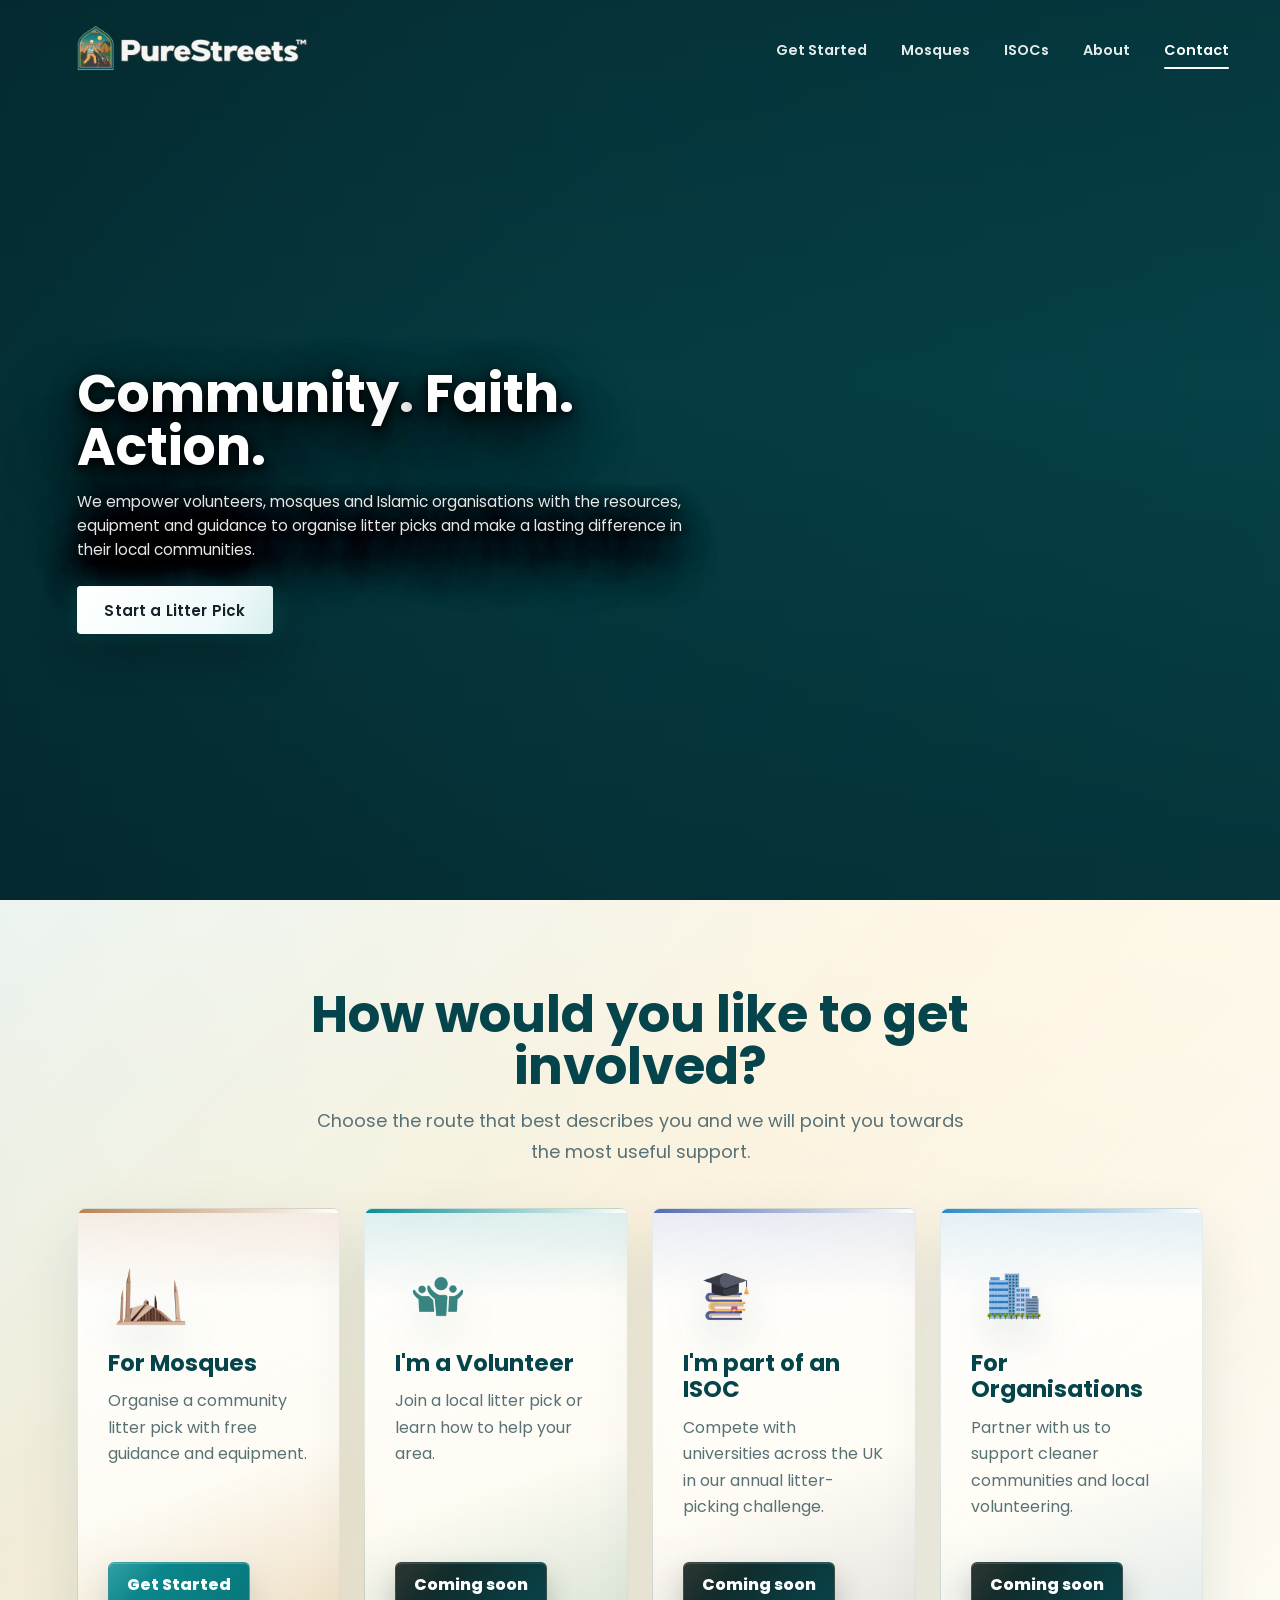
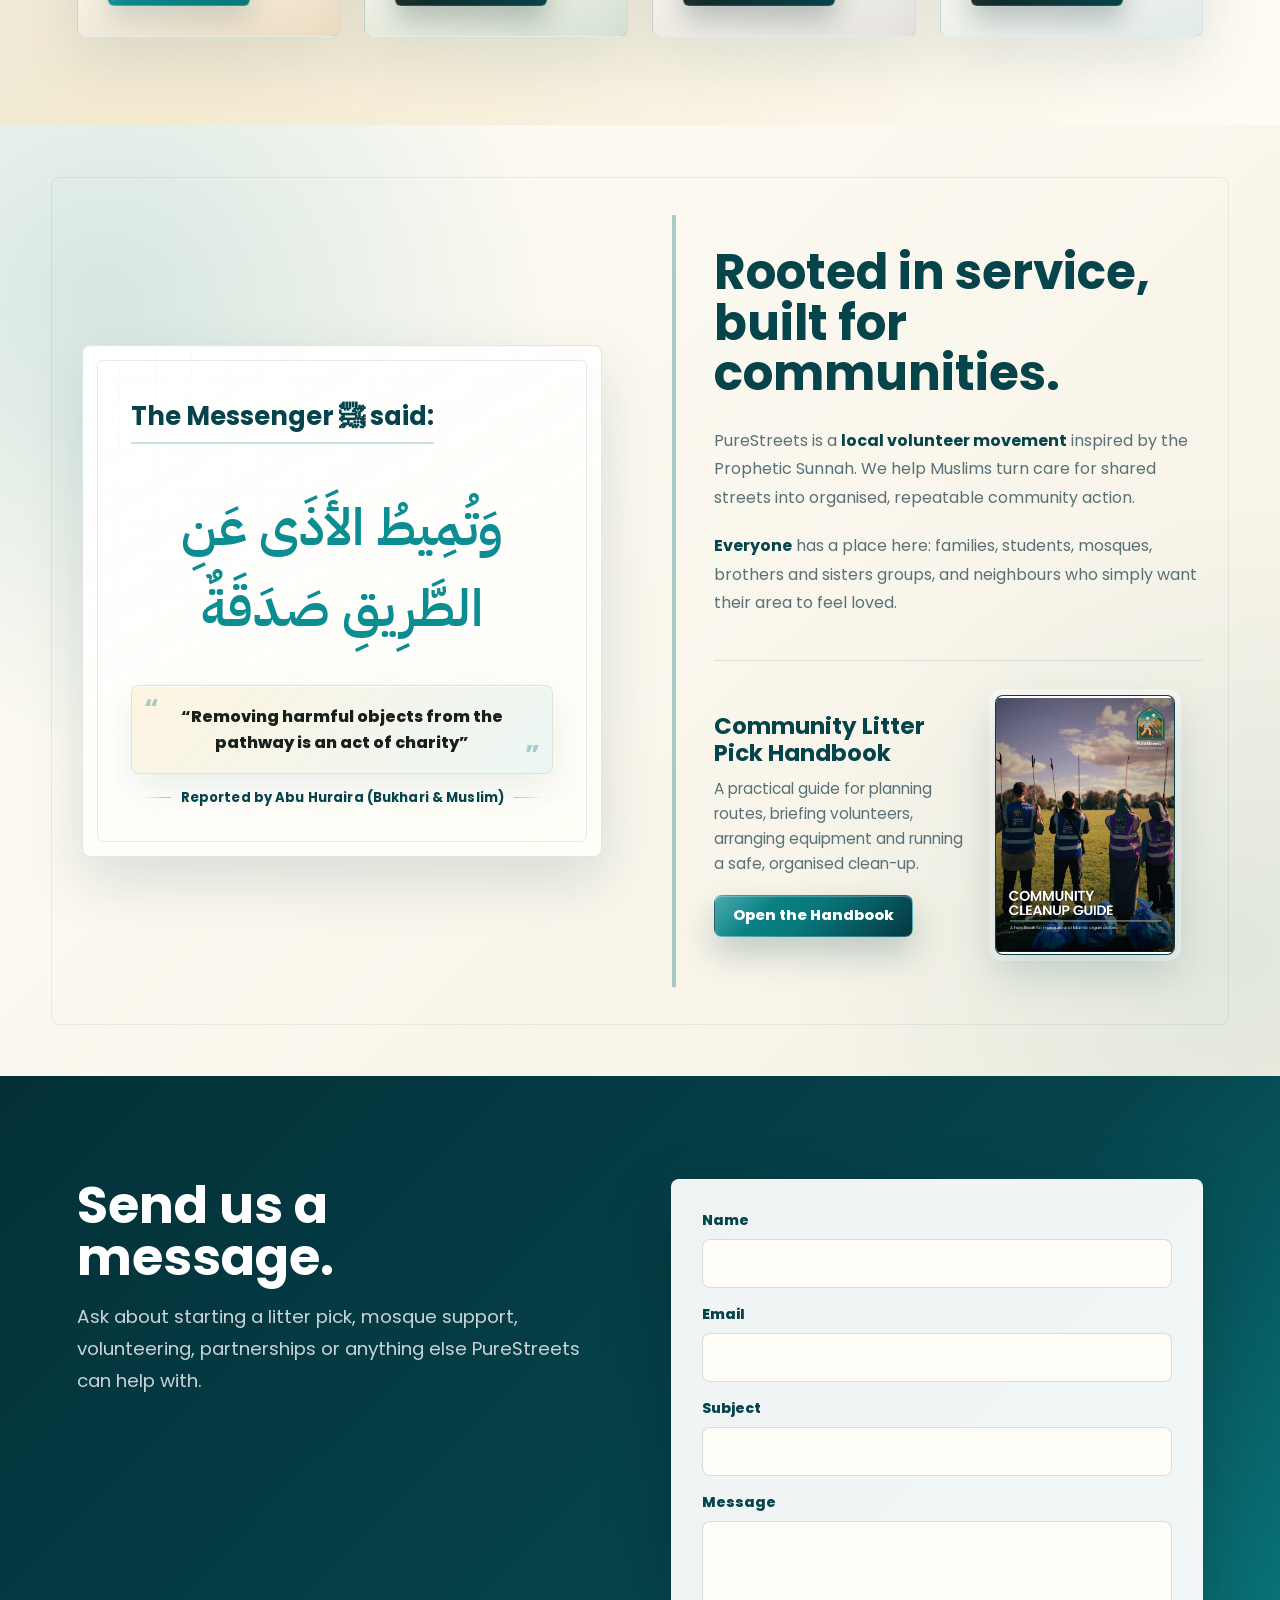
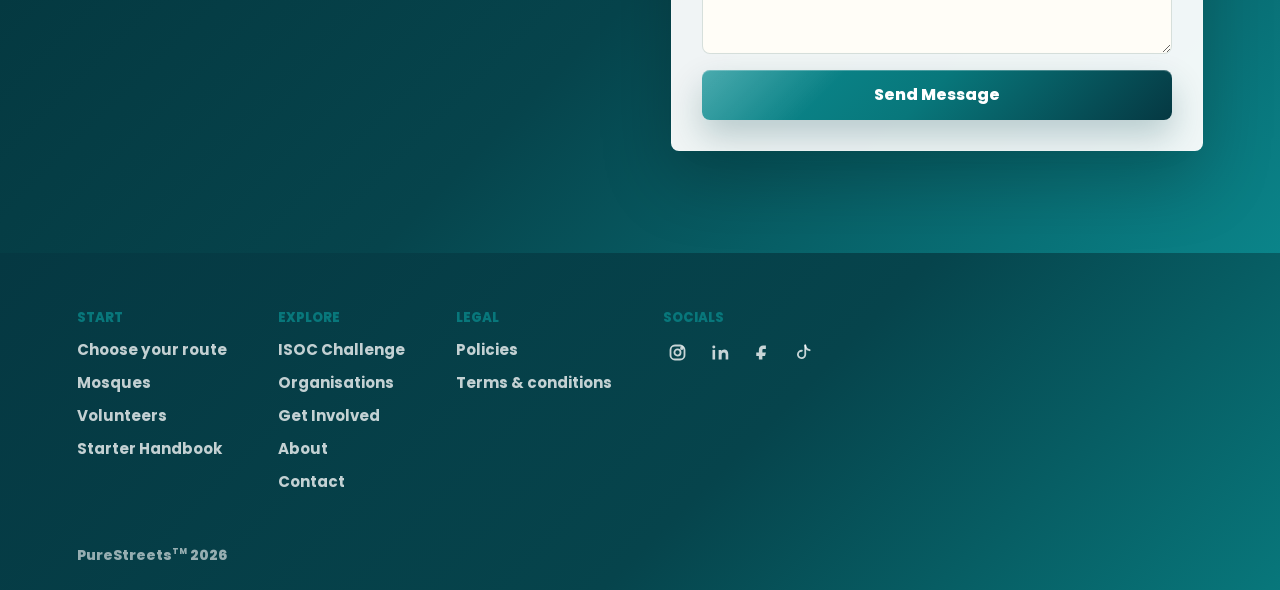
==== commit 585995fe: "Rayyan second update" ====
--- a/index.html
+++ b/index.html
@@ -67,7 +67,7 @@
     <section class="hero" aria-labelledby="hero-title">
       <div class="hero__shade"></div>
       <div class="hero__content">
-        <h1 id="hero-title">Community. Faith. Action.</h1>
+        <h1 id="hero-title"><span>Community.</span> <span>Faith.</span> <span>Action.</span></h1>
         <p class="hero__text">We empower volunteers, mosques and Islamic organisations with the resources, equipment and guidance to organise litter picks and make a lasting difference in their local communities.</p>
         <div class="hero__actions">
           <a class="button button--primary hero-cta" href="#path">Start a Litter Pick</a>
--- a/style.css
+++ b/style.css
@@ -157,8 +157,8 @@
   display: none;
   width: 42px;
   height: 42px;
-  border: 1px solid currentColor;
-  border-radius: 8px;
+  border: 0;
+  border-radius: 0;
   color: inherit;
   background: transparent;
   place-items: center;
@@ -269,6 +269,10 @@
     0 10px 24px rgba(0, 0, 0, 0.82),
     0 24px 52px rgba(0, 0, 0, 0.72),
     0 36px 74px rgba(3, 28, 32, 0.62);
+}
+
+.hero h1 span {
+  display: inline;
 }
 
 h2 {
@@ -333,6 +337,14 @@
 .button:hover {
   transform: translateY(-2px);
   box-shadow: 0 18px 34px rgba(6, 68, 76, 0.16);
+}
+
+[hidden] {
+  display: none !important;
+}
+
+.is-hidden {
+  display: none !important;
 }
 
 .button--primary {
@@ -1687,6 +1699,9 @@
 @media (max-width: 860px) {
   .nav-toggle {
     display: grid;
+    background: transparent;
+    box-shadow: none;
+    backdrop-filter: none;
   }
 
   .site-nav {
@@ -1838,21 +1853,58 @@
   }
 
   .hero {
+    min-height: 100svh;
+    align-items: end;
+    padding-top: calc(var(--header-h) + 42px);
     padding-right: 28px;
     padding-left: 28px;
+    padding-bottom: clamp(54px, 14vw, 86px);
+  }
+
+  .hero::before {
+    background-position: 58% center;
+    transform: scale(1.12);
+  }
+
+  .hero::after {
+    background:
+      linear-gradient(180deg, rgba(0, 0, 0, 0.2) 0%, rgba(3, 28, 32, 0.32) 42%, rgba(0, 0, 0, 0.5) 100%),
+      linear-gradient(90deg, rgba(3, 28, 32, 0.48), rgba(3, 28, 32, 0.14));
+  }
+
+  .hero__content {
+    align-self: end;
+    max-width: 19rem;
   }
 
   .hero h1 {
-    font-size: clamp(1.85rem, 8.8vw, 2.75rem);
+    margin-bottom: 24px;
+    font-size: clamp(2rem, 10vw, 3rem);
+    line-height: 1.09;
+  }
+
+  .hero h1 span {
+    display: block;
   }
 
   .hero__text {
+    max-width: 18rem;
     font-size: clamp(0.82rem, 3.6vw, 0.94rem);
     line-height: 1.52;
   }
 
+  .hero__text {
+    font-size: 0;
+  }
+
+  .hero__text::before {
+    content: "Helping Muslim communities organise local litter picks.";
+    font-size: clamp(0.9rem, 4vw, 1rem);
+    line-height: 1.55;
+  }
+
   .hero__actions {
-    margin-top: 18px;
+    margin-top: 32px;
   }
 
   .hero__actions,
@@ -1861,7 +1913,12 @@
   }
 
   .hero-cta {
-    border-radius: 999px;
+    min-height: 56px;
+    border-radius: 10px;
+    box-shadow:
+      0 20px 42px rgba(0, 0, 0, 0.36),
+      0 0 28px rgba(11, 141, 146, 0.32),
+      inset 0 1px 0 rgba(255, 255, 255, 0.82);
   }
 
   .section,
@@ -2070,6 +2127,11 @@
   line-height: 0.94;
 }
 
+.group-hero--mosques h1 {
+  font-size: clamp(2rem, 4.1vw, 4.2rem);
+  line-height: 1.02;
+}
+
 .group-hero p {
   max-width: 760px;
   color: rgba(255, 255, 255, 0.86);
@@ -2198,22 +2260,6 @@
   border: 1px solid rgba(8, 119, 123, 0.09);
   border-radius: 6px;
   pointer-events: none;
-}
-
-.mosque-help-card__number {
-  position: absolute;
-  top: 18px;
-  left: 18px;
-  display: inline-grid;
-  place-items: center;
-  width: 38px;
-  height: 38px;
-  border-radius: 8px;
-  color: var(--white);
-  background: var(--orange);
-  font-size: 0.78rem;
-  font-weight: 800;
-  box-shadow: 0 10px 22px rgba(8, 119, 123, 0.2);
 }
 
 .mosque-help-card img {
@@ -2425,6 +2471,421 @@
   margin-top: 24px;
 }
 
+.mosque-process__card--form {
+  align-items: start;
+  gap: clamp(12px, 1.8vw, 20px);
+  padding-top: clamp(20px, 2.8vw, 30px);
+}
+
+.mosque-process__card--form .mosque-process__copy {
+  align-content: start;
+}
+
+.mosque-process__card--form .mosque-process__copy p {
+  margin-bottom: 0;
+  font-weight: 700;
+}
+
+.mosque-carousel-form {
+  --mosque-form-offset: 0%;
+  --mosque-form-progress: 25%;
+  --mosque-form-active-height: auto;
+  display: grid;
+  gap: 22px;
+  width: 100%;
+  overflow: hidden;
+  border: 1px solid rgba(6, 68, 76, 0.14);
+  border-radius: 8px;
+  padding: clamp(20px, 2.8vw, 32px);
+  background:
+    linear-gradient(135deg, rgba(255, 255, 255, 0.96), rgba(244, 252, 250, 0.84)),
+    radial-gradient(circle at 96% 0%, rgba(8, 119, 123, 0.16), transparent 34%),
+    rgba(255, 255, 255, 0.88);
+  box-shadow:
+    0 22px 58px rgba(6, 68, 76, 0.13),
+    0 2px 10px rgba(6, 68, 76, 0.04),
+    inset 0 1px 0 rgba(255, 255, 255, 0.92);
+}
+
+.mosque-carousel-form__top {
+  display: grid;
+  grid-template-columns: auto minmax(0, 1fr);
+  gap: 12px;
+  align-items: center;
+}
+
+.mosque-carousel-form__top p {
+  margin: 0;
+  border: 0;
+  border-radius: 0;
+  padding: 0;
+  color: var(--green-dark);
+  background: transparent;
+  font-size: 0.76rem;
+  font-weight: 800;
+  text-transform: uppercase;
+  box-shadow: none;
+}
+
+.mosque-carousel-form__progress {
+  overflow: hidden;
+  height: 9px;
+  border-radius: 999px;
+  background: rgba(6, 68, 76, 0.09);
+  box-shadow: inset 0 1px 2px rgba(6, 68, 76, 0.08);
+}
+
+.mosque-carousel-form__progress span {
+  display: block;
+  width: var(--mosque-form-progress);
+  height: 100%;
+  border-radius: inherit;
+  background: linear-gradient(90deg, var(--orange), var(--teal));
+  transition: width 280ms ease;
+}
+
+.mosque-carousel-form__viewport {
+  overflow: hidden;
+  height: var(--mosque-form-active-height);
+  transition: height 220ms ease;
+}
+
+.mosque-carousel-form__track {
+  display: flex;
+  transform: translateX(var(--mosque-form-offset));
+  transition: transform 360ms cubic-bezier(0.22, 1, 0.36, 1);
+}
+
+.mosque-carousel-form__slide {
+  display: grid;
+  align-content: start;
+  flex: 0 0 100%;
+  min-height: 0;
+  padding: 4px;
+}
+
+.mosque-carousel-form__slide[aria-hidden="true"] {
+  visibility: hidden;
+  height: 0;
+  min-height: 0;
+  overflow: hidden;
+}
+
+.mosque-carousel-form__field,
+.mosque-carousel-form__fieldset {
+  display: grid;
+  gap: 15px;
+  position: relative;
+  min-width: 0;
+  border: 0;
+  margin: 0;
+  padding: 0;
+}
+
+.mosque-carousel-form__field > span,
+.mosque-carousel-form__fieldset legend {
+  margin-bottom: 4px;
+  color: var(--green-dark);
+  font-size: clamp(1.28rem, 2.2vw, 1.9rem);
+  font-weight: 800;
+  line-height: 1.12;
+}
+
+.mosque-carousel-form__field small {
+  max-width: 32rem;
+  color: var(--muted);
+  font-size: 0.94rem;
+  line-height: 1.55;
+}
+
+.mosque-carousel-form input[type="text"],
+.mosque-carousel-form input[type="tel"],
+.mosque-carousel-form select,
+.mosque-carousel-form textarea {
+  width: 100%;
+  min-height: 56px;
+  border: 1px solid rgba(6, 68, 76, 0.16);
+  border-radius: 8px;
+  padding: 0 16px;
+  color: var(--green-dark);
+  background: rgba(255, 255, 255, 0.96);
+  box-shadow:
+    0 10px 24px rgba(6, 68, 76, 0.04),
+    inset 0 1px 0 rgba(255, 255, 255, 0.95);
+  outline: none;
+  transition: border-color 160ms ease, box-shadow 160ms ease, background 160ms ease;
+}
+
+.mosque-carousel-form textarea {
+  min-height: 150px;
+  padding: 14px 16px;
+  resize: vertical;
+  line-height: 1.5;
+}
+
+.mosque-carousel-form input[type="text"]:focus,
+.mosque-carousel-form input[type="tel"]:focus,
+.mosque-carousel-form textarea:focus,
+.mosque-carousel-form select:focus,
+.mosque-option-card:focus-within {
+  border-color: rgba(8, 119, 123, 0.62);
+  box-shadow:
+    0 0 0 4px rgba(8, 119, 123, 0.12),
+    inset 0 1px 0 rgba(255, 255, 255, 0.94);
+}
+
+.mosque-carousel-form input[aria-invalid="true"],
+.mosque-carousel-form textarea[aria-invalid="true"],
+.mosque-carousel-form select[aria-invalid="true"] {
+  border-color: rgba(184, 67, 46, 0.8);
+  box-shadow: 0 0 0 4px rgba(184, 67, 46, 0.1);
+}
+
+.mosque-name-hint {
+  display: block;
+  margin-top: -4px;
+  border-left: 3px solid rgba(8, 119, 123, 0.34);
+  border-radius: 4px;
+  padding: 8px 10px;
+  color: #46585d;
+  background: rgba(236, 249, 246, 0.62);
+  font-size: 0.84rem;
+  font-weight: 600;
+  line-height: 1.45;
+}
+
+.mosque-name-suggestions {
+  z-index: 20;
+  overflow: hidden;
+  max-height: min(320px, 48vh);
+  margin-top: -6px;
+  overflow-y: auto;
+  border: 1px solid rgba(12, 24, 28, 0.12);
+  border-radius: 8px;
+  color: #101819;
+  background: #fff;
+  box-shadow:
+    0 22px 48px rgba(10, 24, 28, 0.18),
+    0 2px 8px rgba(10, 24, 28, 0.08);
+}
+
+.mosque-name-suggestions[hidden] {
+  display: none;
+}
+
+.mosque-name-suggestions__item {
+  display: grid;
+  gap: 3px;
+  width: 100%;
+  border: 0;
+  border-bottom: 1px solid rgba(12, 24, 28, 0.08);
+  padding: 12px 14px;
+  color: #101819;
+  background: #fff;
+  text-align: left;
+  cursor: pointer;
+  transition: background 140ms ease, color 140ms ease;
+}
+
+.mosque-name-suggestions__item:last-child {
+  border-bottom: 0;
+}
+
+.mosque-name-suggestions__item:hover,
+.mosque-name-suggestions__item:focus {
+  color: #061f24;
+  background: #f4fbfa;
+  outline: none;
+}
+
+.mosque-name-suggestions__item span {
+  font-size: 0.94rem;
+  font-weight: 800;
+  line-height: 1.25;
+}
+
+.mosque-name-suggestions__item small {
+  color: #46585d;
+  font-size: 0.82rem;
+  font-weight: 600;
+  line-height: 1.35;
+}
+
+.mosque-address-match {
+  display: grid;
+  gap: 12px;
+  border: 1px solid rgba(8, 119, 123, 0.16);
+  border-radius: 8px;
+  padding: 14px;
+  color: var(--green-dark);
+  background:
+    linear-gradient(135deg, rgba(8, 119, 123, 0.08), rgba(255, 255, 255, 0.88)),
+    rgba(255, 255, 255, 0.78);
+}
+
+.mosque-address-match[hidden] {
+  display: none;
+}
+
+.mosque-address-match p {
+  margin: 0;
+  color: var(--muted);
+  font-size: 0.94rem;
+  font-weight: 700;
+  line-height: 1.45;
+}
+
+.mosque-address-match__select {
+  display: grid;
+  gap: 8px;
+}
+
+.mosque-address-match__select[hidden] {
+  display: none;
+}
+
+.mosque-address-match__select span {
+  color: var(--green-dark);
+  font-size: 0.86rem;
+  font-weight: 800;
+}
+
+.mosque-option-card {
+  display: grid;
+  grid-template-columns: auto minmax(0, 1fr);
+  gap: 12px;
+  align-items: start;
+  border: 1px solid rgba(6, 68, 76, 0.13);
+  border-radius: 8px;
+  padding: 16px;
+  color: var(--green-dark);
+  background:
+    linear-gradient(135deg, rgba(255, 255, 255, 0.94), rgba(249, 253, 251, 0.82)),
+    rgba(255, 255, 255, 0.88);
+  box-shadow: 0 12px 28px rgba(6, 68, 76, 0.07);
+  cursor: pointer;
+  transition: transform 160ms ease, border-color 160ms ease, box-shadow 160ms ease, background 160ms ease;
+}
+
+.mosque-option-card:hover {
+  transform: translateY(-2px);
+  border-color: rgba(8, 119, 123, 0.32);
+  box-shadow: 0 16px 34px rgba(6, 68, 76, 0.1);
+}
+
+.mosque-option-card.is-selected {
+  border-color: rgba(8, 119, 123, 0.68);
+  background:
+    linear-gradient(135deg, rgba(8, 119, 123, 0.16), rgba(255, 255, 255, 0.92)),
+    rgba(255, 255, 255, 0.9);
+  box-shadow:
+    0 16px 34px rgba(6, 68, 76, 0.12),
+    0 0 0 3px rgba(8, 119, 123, 0.08);
+}
+
+.mosque-option-card input {
+  width: 20px;
+  height: 20px;
+  margin: 2px 0 0;
+  accent-color: var(--orange);
+}
+
+.mosque-option-card span {
+  display: grid;
+  gap: 4px;
+  font-weight: 800;
+  line-height: 1.32;
+}
+
+.mosque-option-card small {
+  color: var(--muted);
+  font-size: 0.86rem;
+  font-weight: 600;
+}
+
+.mosque-carousel-form__error {
+  min-height: 1.4em;
+  margin: 0;
+  color: var(--coral-text);
+  font-size: 0.88rem;
+  font-weight: 700;
+}
+
+.mosque-carousel-form__actions {
+  display: flex;
+  flex-wrap: wrap;
+  gap: 12px;
+  justify-content: space-between;
+}
+
+.mosque-carousel-form__actions .button {
+  min-width: 132px;
+}
+
+.mosque-carousel-form__actions .button.is-hidden {
+  display: none !important;
+}
+
+.mosque-carousel-form__actions .button--primary,
+.mosque-carousel-form__success .button--primary {
+  border-color: rgba(255, 255, 255, 0.2);
+  color: var(--white);
+  background:
+    linear-gradient(135deg, rgba(255, 255, 255, 0.28) 0%, transparent 30%),
+    linear-gradient(135deg, #0b9fa4 0%, #08777b 52%, #045761 100%);
+  box-shadow:
+    0 18px 38px rgba(6, 68, 76, 0.26),
+    0 0 28px rgba(11, 141, 146, 0.22),
+    inset 0 1px 0 rgba(255, 255, 255, 0.3);
+}
+
+.mosque-carousel-form__actions .button--primary:hover,
+.mosque-carousel-form__success .button--primary:hover {
+  box-shadow:
+    0 24px 48px rgba(6, 68, 76, 0.32),
+    0 0 34px rgba(11, 141, 146, 0.32),
+    inset 0 1px 0 rgba(255, 255, 255, 0.34);
+}
+
+.mosque-carousel-form__actions .button--secondary {
+  border-color: rgba(6, 68, 76, 0.18);
+  color: var(--green-dark);
+  background: rgba(255, 255, 255, 0.68);
+}
+
+.mosque-carousel-form__success {
+  border: 1px solid rgba(8, 119, 123, 0.22);
+  border-radius: 8px;
+  padding: 20px;
+  color: var(--green-dark);
+  background:
+    radial-gradient(circle at top right, rgba(8, 119, 123, 0.14), transparent 32%),
+    rgba(236, 249, 246, 0.9);
+  box-shadow: 0 18px 38px rgba(6, 68, 76, 0.1);
+}
+
+.mosque-carousel-form__success strong {
+  display: block;
+  margin-bottom: 6px;
+  font-size: 1.08rem;
+}
+
+.mosque-carousel-form__success p {
+  margin: 0;
+}
+
+.mosque-carousel-form__guide {
+  justify-self: start;
+  margin-top: 16px;
+}
+
+.mosque-carousel-form.is-complete .mosque-carousel-form__top,
+.mosque-carousel-form.is-complete .mosque-carousel-form__viewport,
+.mosque-carousel-form.is-complete .mosque-carousel-form__error,
+.mosque-carousel-form.is-complete .mosque-carousel-form__actions {
+  display: none;
+}
+
 .mosque-process__card--support {
   grid-template-columns: minmax(240px, 0.44fr) minmax(0, 1fr);
   background:
@@ -2598,8 +3059,36 @@
     padding-left: 28px;
   }
 
+  .group-hero--mosques {
+    align-items: end;
+    padding-top: calc(var(--header-h) + 42px);
+    padding-bottom: clamp(54px, 14vw, 86px);
+  }
+
+  .group-hero--mosques::before {
+    background-position: 42% center;
+    transform: scale(1.12);
+  }
+
+  .group-hero--mosques::after {
+    background:
+      linear-gradient(180deg, rgba(0, 0, 0, 0.18) 0%, rgba(3, 28, 32, 0.34) 42%, rgba(0, 0, 0, 0.54) 100%),
+      linear-gradient(90deg, rgba(3, 28, 32, 0.58), rgba(3, 28, 32, 0.18));
+  }
+
+  .group-hero--mosques .group-hero__content {
+    align-self: end;
+    max-width: 19rem;
+  }
+
   .group-hero h1 {
     font-size: clamp(2.15rem, 12vw, 3.55rem);
+  }
+
+  .group-hero--mosques h1 {
+    margin-bottom: 24px;
+    font-size: clamp(2.25rem, 13vw, 3.75rem);
+    line-height: 1.02;
   }
 
   .group-hero p {
@@ -2607,6 +3096,21 @@
     line-height: 1.58;
   }
 
+  .group-hero--mosques p {
+    max-width: 18rem;
+    font-size: 0;
+  }
+
+  .group-hero--mosques p::before {
+    content: "Free resources, equipment and guidance to help your mosque organise local litter picks.";
+    font-size: clamp(0.9rem, 4vw, 1rem);
+    line-height: 1.55;
+  }
+
+  .group-hero--mosques .hero__actions {
+    margin-top: 32px;
+  }
+
   .group-next__grid {
     grid-template-columns: 1fr;
   }
@@ -2617,7 +3121,7 @@
   }
 
   .mosque-help-card {
-    grid-template-columns: auto auto minmax(0, 1fr);
+    grid-template-columns: auto minmax(0, 1fr);
     gap: 12px;
     align-items: center;
     justify-items: start;
@@ -2631,13 +3135,6 @@
     inset: 6px;
   }
 
-  .mosque-help-card__number {
-    position: static;
-    width: 34px;
-    height: 34px;
-    font-size: 0.72rem;
-  }
-
   .mosque-help-card img {
     width: 54px;
     height: 54px;
@@ -2652,6 +3149,37 @@
   .mosque-process__support-head,
   .mosque-support-grid {
     grid-template-columns: 1fr;
+  }
+
+  .mosque-carousel-form {
+    gap: 16px;
+    padding: 18px;
+  }
+
+  .mosque-carousel-form__top {
+    grid-template-columns: 1fr;
+  }
+
+  .mosque-carousel-form__top p {
+    justify-self: start;
+  }
+
+  .mosque-carousel-form__slide {
+    min-height: 0;
+    padding: 2px;
+  }
+
+  .mosque-carousel-form__field > span,
+  .mosque-carousel-form__fieldset legend {
+    font-size: clamp(1.18rem, 6vw, 1.45rem);
+  }
+
+  .mosque-carousel-form__actions {
+    gap: 10px;
+  }
+
+  .mosque-carousel-form textarea {
+    min-height: 130px;
   }
 
   .mosque-process__support-head {
@@ -2726,6 +3254,15 @@
 [data-reveal].is-visible {
   opacity: 1;
   transform: translate3d(0, 0, 0);
+}
+
+@media (max-width: 560px) {
+  [data-reveal] {
+    opacity: 1;
+    transform: none;
+    transition: none;
+    transition-delay: 0ms;
+  }
 }
 
 @keyframes pagePanIn {
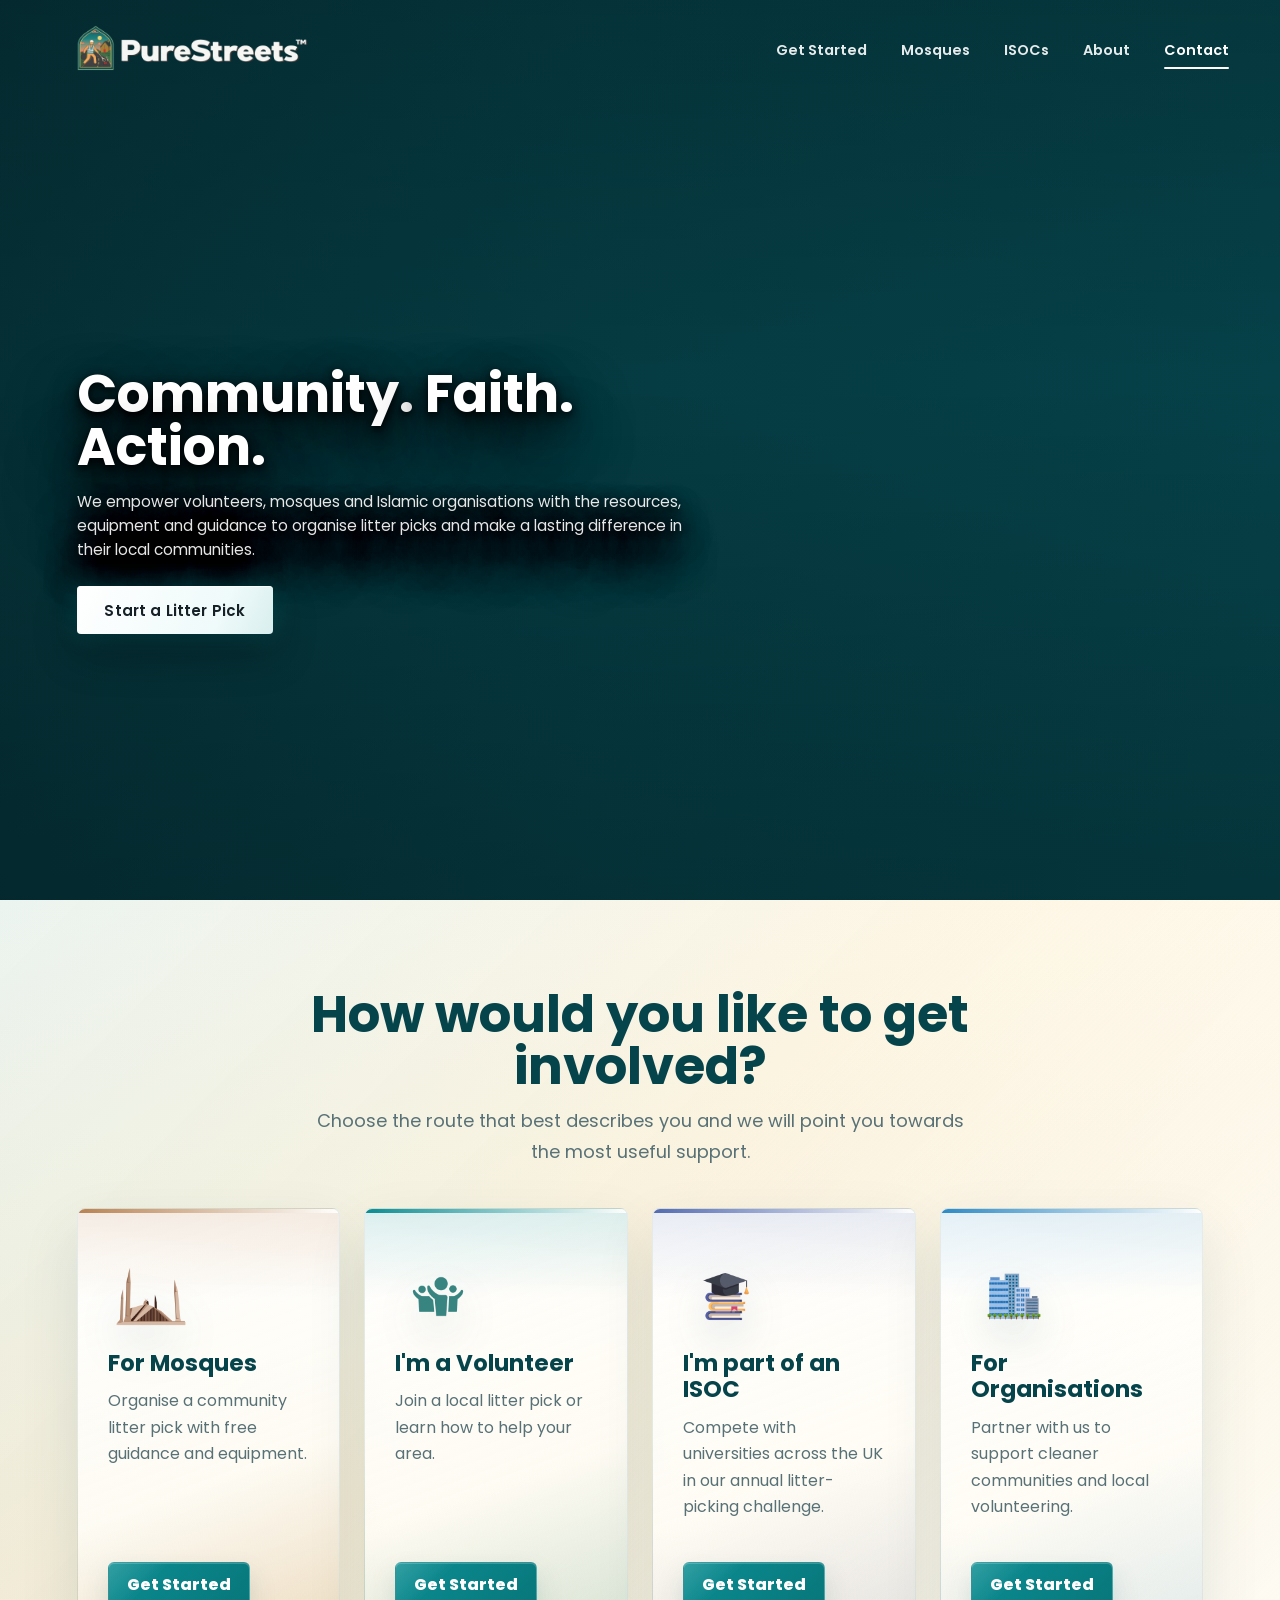
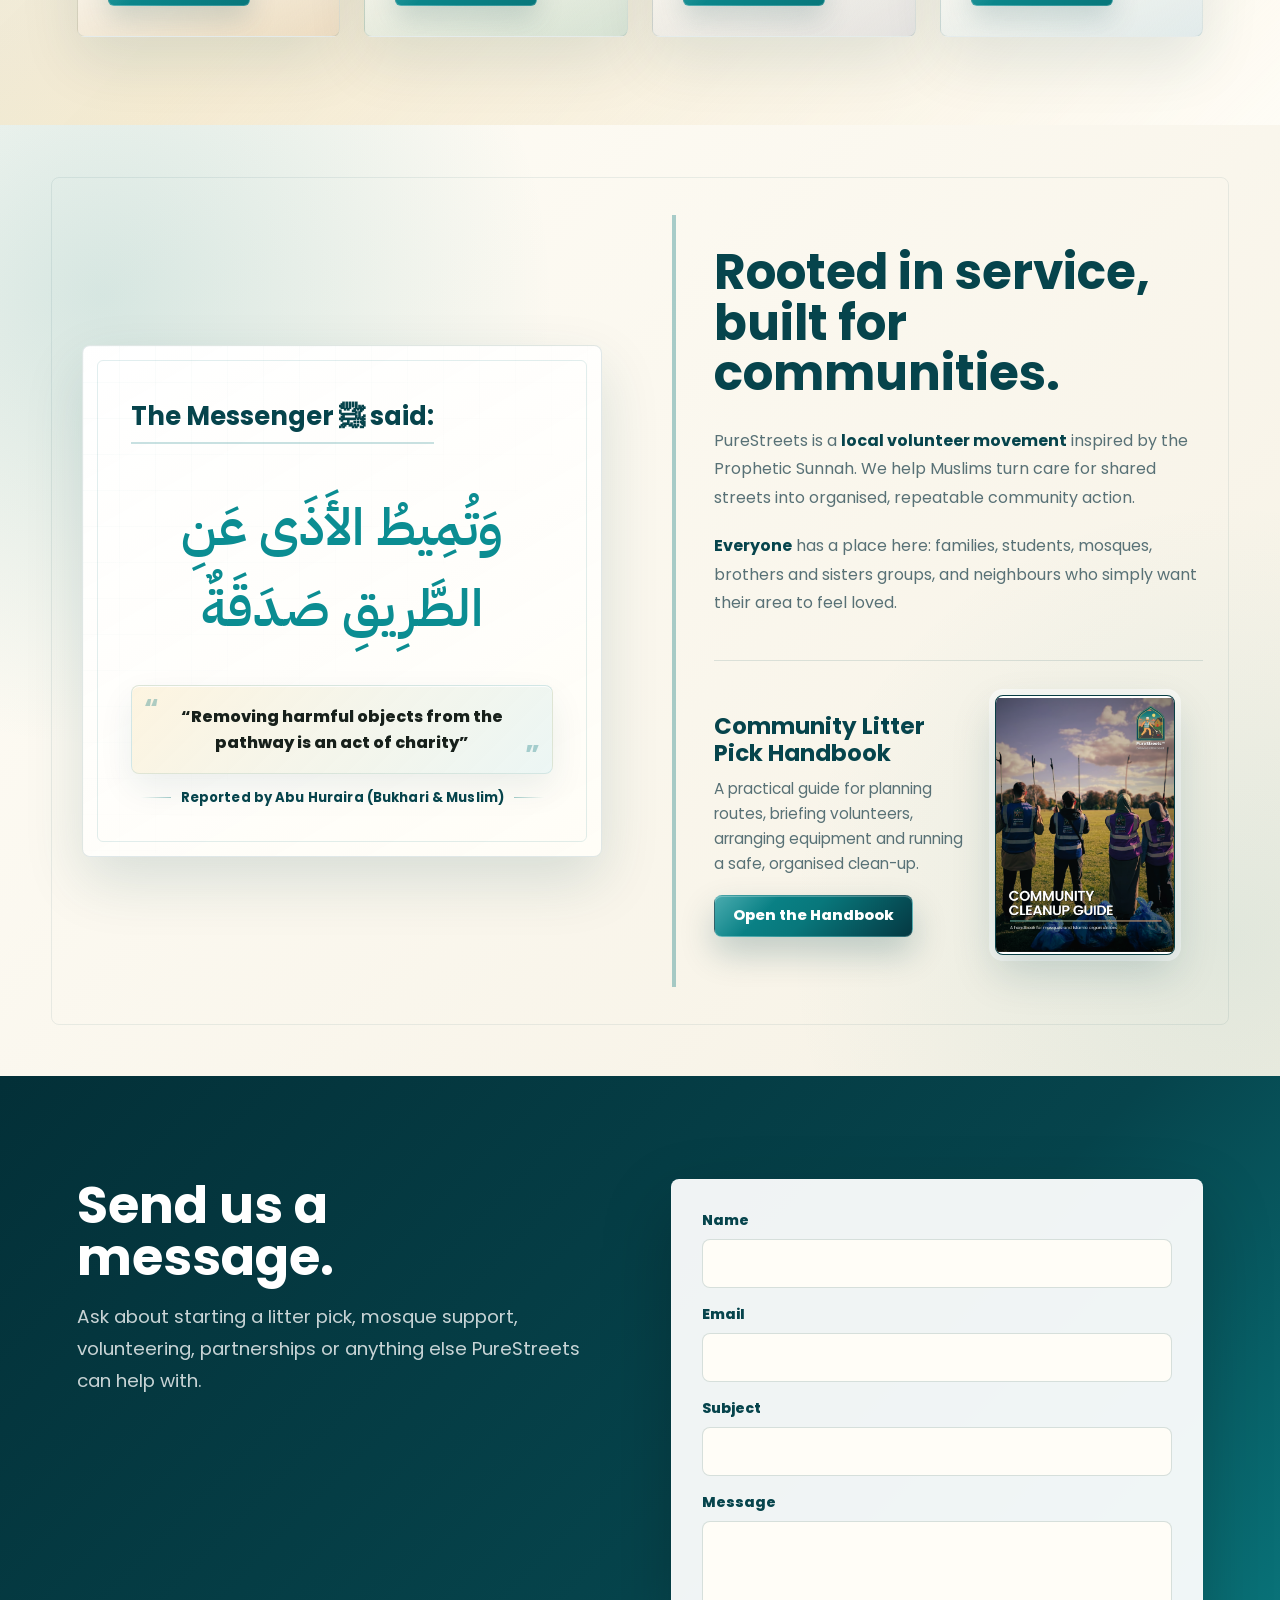
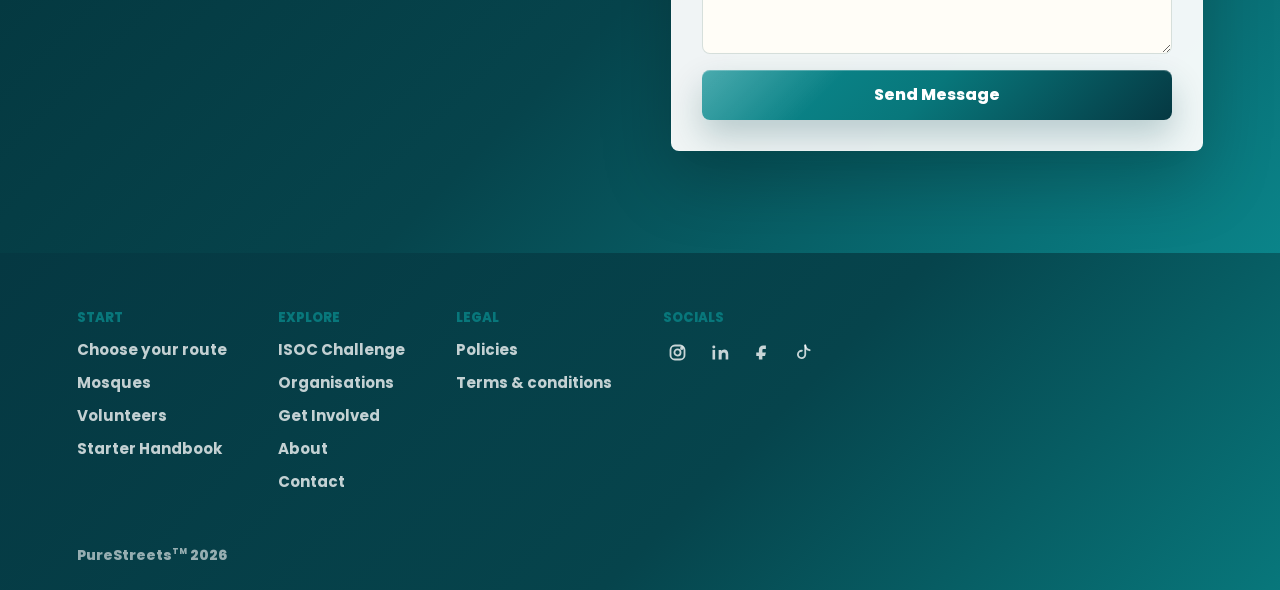
==== commit 93410287: "Form update" ====
--- a/index.html
+++ b/index.html
@@ -95,7 +95,7 @@
           </span>
           <h3>I'm a Volunteer</h3>
           <p>Join a local litter pick or learn how to help your area.</p>
-          <span class="path-card__cta path-card__cta--soon">Coming soon</span>
+          <span class="path-card__cta">Get Started</span>
         </a>
         <a class="path-card" href="isocs.html" data-reveal="up" style="--reveal-delay: 240ms;">
           <span class="path-card__icon" aria-hidden="true">
@@ -103,7 +103,7 @@
           </span>
           <h3>I'm part of an ISOC</h3>
           <p>Compete with universities across the UK in our annual litter-picking challenge.</p>
-          <span class="path-card__cta path-card__cta--soon">Coming soon</span>
+          <span class="path-card__cta">Get Started</span>
         </a>
         <a class="path-card" href="organisation.html" data-reveal="up" style="--reveal-delay: 360ms;">
           <span class="path-card__icon" aria-hidden="true">
@@ -111,7 +111,7 @@
           </span>
           <h3>For Organisations</h3>
           <p>Partner with us to support cleaner communities and local volunteering.</p>
-          <span class="path-card__cta path-card__cta--soon">Coming soon</span>
+          <span class="path-card__cta">Get Started</span>
         </a>
       </div>
     </section>
@@ -227,6 +227,6 @@
     </nav>
     <p class="footer-trademark">PureStreets<sup>TM</sup> 2026</p>
   </footer>
-  <script src="script.js"></script>
+  <script src="script.js?v=group-pages-1"></script>
 </body>
 </html>
--- a/style.css
+++ b/style.css
@@ -2127,7 +2127,10 @@
   line-height: 0.94;
 }
 
-.group-hero--mosques h1 {
+.group-hero--mosques h1,
+.group-hero--volunteers h1,
+.group-hero--isocs h1,
+.group-hero--organisation h1 {
   font-size: clamp(2rem, 4.1vw, 4.2rem);
   line-height: 1.02;
 }
@@ -3085,7 +3088,10 @@
     font-size: clamp(2.15rem, 12vw, 3.55rem);
   }
 
-  .group-hero--mosques h1 {
+  .group-hero--mosques h1,
+  .group-hero--volunteers h1,
+  .group-hero--isocs h1,
+  .group-hero--organisation h1 {
     margin-bottom: 24px;
     font-size: clamp(2.25rem, 13vw, 3.75rem);
     line-height: 1.02;
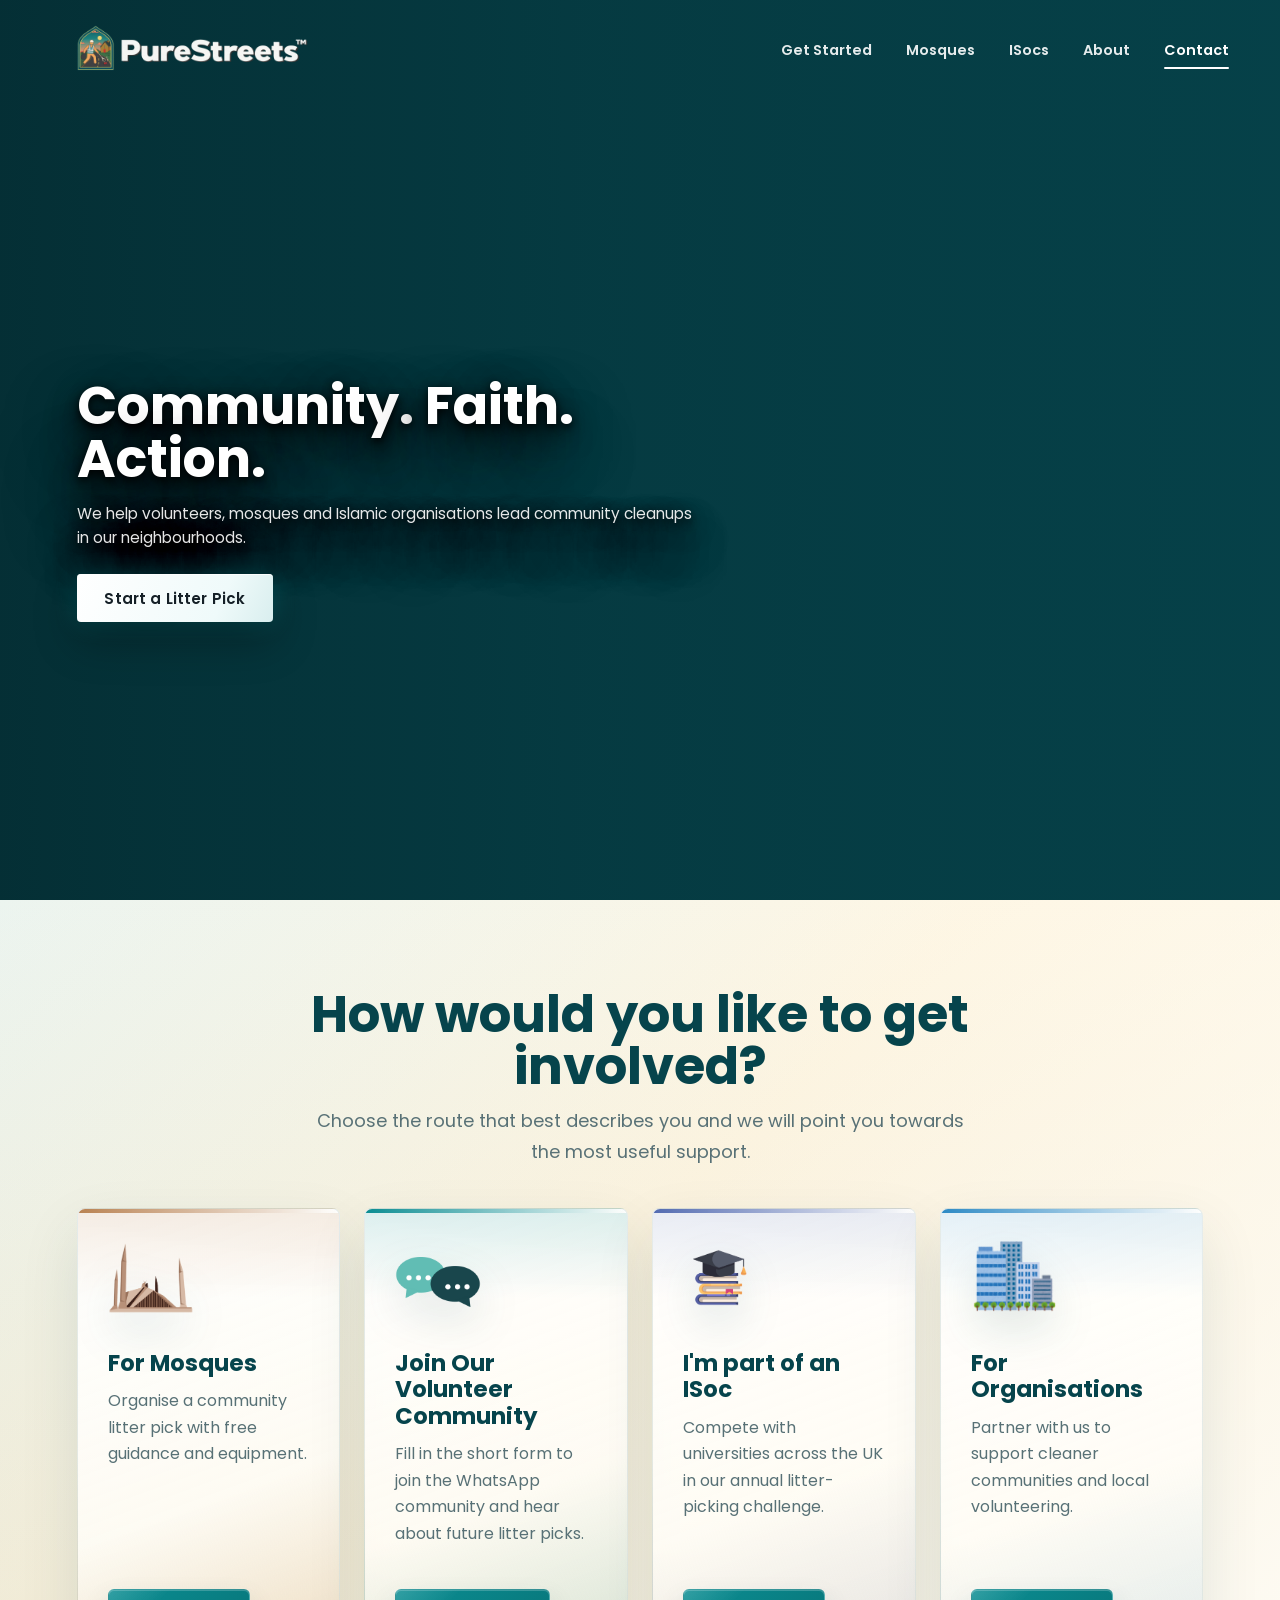
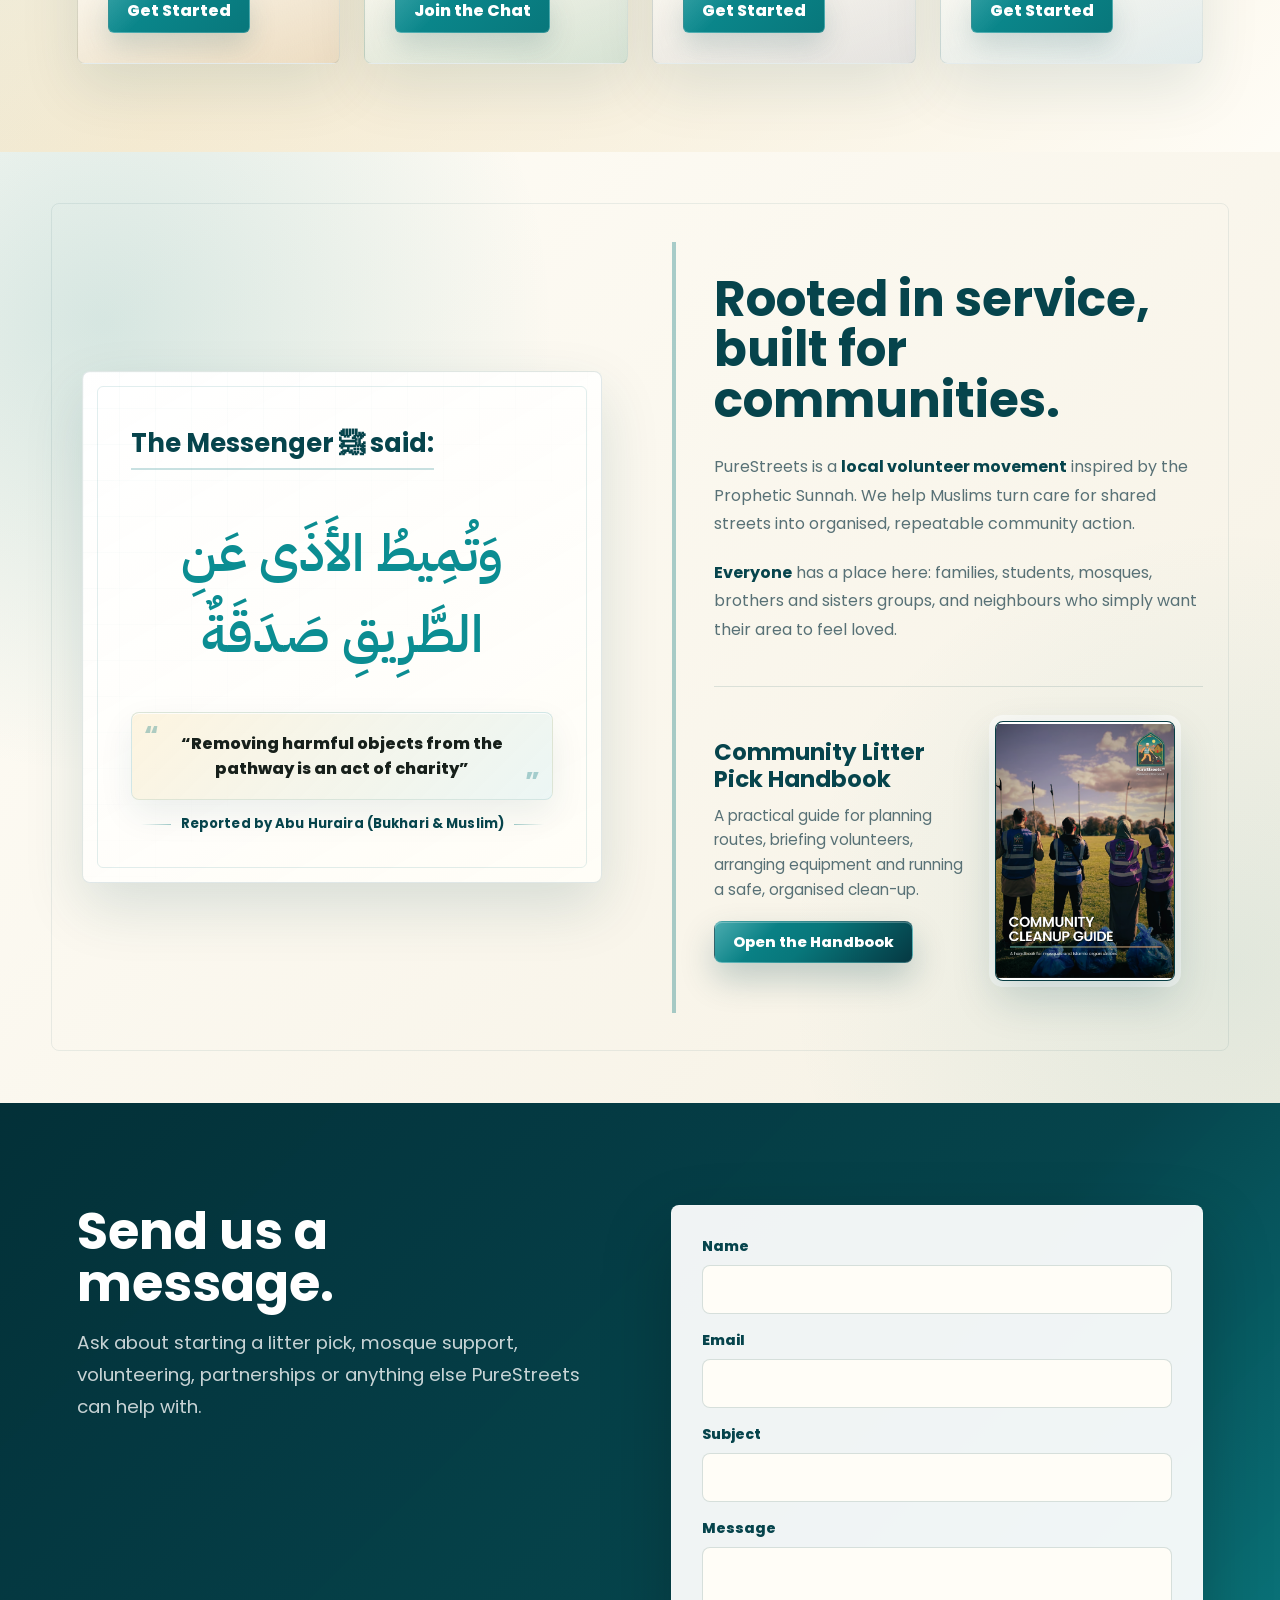
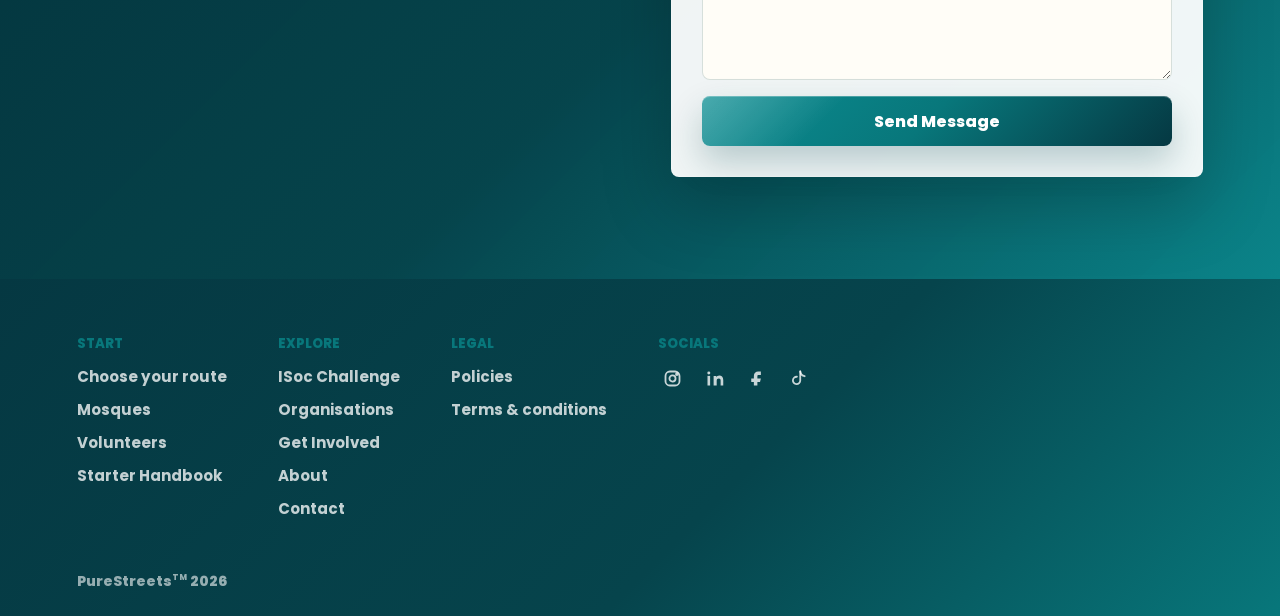
==== commit 4101472c: "Save local changes" ====
--- a/index.html
+++ b/index.html
@@ -57,7 +57,7 @@
     <nav class="site-nav" data-nav>
       <a href="#path">Get Started</a>
       <a href="mosques.html">Mosques</a>
-      <a href="isocs.html">ISOCs</a>
+      <a href="isocs.html">ISocs</a>
       <a href="#about">About</a>
       <a href="#contact">Contact</a>
     </nav>
@@ -68,7 +68,7 @@
       <div class="hero__shade"></div>
       <div class="hero__content">
         <h1 id="hero-title"><span>Community.</span> <span>Faith.</span> <span>Action.</span></h1>
-        <p class="hero__text">We empower volunteers, mosques and Islamic organisations with the resources, equipment and guidance to organise litter picks and make a lasting difference in their local communities.</p>
+        <p class="hero__text">We help volunteers, mosques and Islamic organisations lead community cleanups in our neighbourhoods.</p>
         <div class="hero__actions">
           <a class="button button--primary hero-cta" href="#path">Start a Litter Pick</a>
         </div>
@@ -89,19 +89,19 @@
           <p>Organise a community litter pick with free guidance and equipment.</p>
           <span class="path-card__cta">Get Started</span>
         </a>
-        <a class="path-card" href="volunteers.html" data-reveal="up" style="--reveal-delay: 120ms;">
-          <span class="path-card__icon" aria-hidden="true">
-            <img src="assets/img/volunteer.png" alt="" loading="lazy" />
-          </span>
-          <h3>I'm a Volunteer</h3>
-          <p>Join a local litter pick or learn how to help your area.</p>
-          <span class="path-card__cta">Get Started</span>
+        <a class="path-card" href="https://tally.so/r/3xLRX5" target="_blank" rel="noreferrer" data-reveal="up" style="--reveal-delay: 120ms;">
+          <span class="path-card__icon" aria-hidden="true">
+            <img src="assets/img/chat.png" alt="" loading="lazy" />
+          </span>
+          <h3>Join Our Volunteer Community</h3>
+          <p>Fill in the short form to join the WhatsApp community and hear about future litter picks.</p>
+          <span class="path-card__cta">Join the Chat</span>
         </a>
         <a class="path-card" href="isocs.html" data-reveal="up" style="--reveal-delay: 240ms;">
           <span class="path-card__icon" aria-hidden="true">
             <img src="assets/img/isoc.png" alt="" loading="lazy" />
           </span>
-          <h3>I'm part of an ISOC</h3>
+          <h3>I'm part of an ISoc</h3>
           <p>Compete with universities across the UK in our annual litter-picking challenge.</p>
           <span class="path-card__cta">Get Started</span>
         </a>
@@ -184,7 +184,7 @@
     </nav>
     <nav class="footer-column footer-campaigns" aria-label="PureStreets campaigns and impact">
       <h2>Explore</h2>
-      <a href="isocs.html">ISOC Challenge</a>
+      <a href="isocs.html">ISoc Challenge</a>
       <a href="organisation.html">Organisations</a>
       <a href="get-involved.html">Get Involved</a>
       <a href="#about">About</a>
--- a/style.css
+++ b/style.css
@@ -206,8 +206,7 @@
 .hero::after {
   inset: 0;
   background:
-    linear-gradient(90deg, rgba(3, 28, 32, 0.52) 0%, rgba(3, 28, 32, 0.24) 46%, rgba(3, 28, 32, 0.08) 100%),
-    linear-gradient(180deg, rgba(0, 0, 0, 0.16) 0%, transparent 42%, rgba(0, 0, 0, 0.2) 100%);
+    linear-gradient(90deg, rgba(3, 28, 32, 0.52) 0%, rgba(3, 28, 32, 0.24) 46%, rgba(3, 28, 32, 0.08) 100%);
 }
 
 .hero__shade {
@@ -1236,6 +1235,12 @@
   object-fit: contain;
 }
 
+.path-card[href="isocs.html"] .path-card__icon img {
+  width: 75%;
+  height: 75%;
+  transform: translateX(-6px);
+}
+
 .path-card h3,
 .step-flow h3,
 .resource-grid h3 {
@@ -2602,6 +2607,7 @@
 }
 
 .mosque-carousel-form input[type="text"],
+.mosque-carousel-form input[type="email"],
 .mosque-carousel-form input[type="tel"],
 .mosque-carousel-form select,
 .mosque-carousel-form textarea {
@@ -2627,6 +2633,7 @@
 }
 
 .mosque-carousel-form input[type="text"]:focus,
+.mosque-carousel-form input[type="email"]:focus,
 .mosque-carousel-form input[type="tel"]:focus,
 .mosque-carousel-form textarea:focus,
 .mosque-carousel-form select:focus,
@@ -2753,6 +2760,110 @@
   font-weight: 800;
 }
 
+.university-combobox {
+  position: relative;
+}
+
+.university-combobox > label,
+.university-combobox__other > span,
+.university-combobox__isoc-name > span {
+  color: var(--green-dark);
+  font-weight: 800;
+  line-height: 1.18;
+}
+
+.university-combobox > label {
+  font-size: clamp(1.28rem, 2.2vw, 1.9rem);
+}
+
+.university-combobox__control {
+  position: relative;
+}
+
+.university-combobox__list {
+  z-index: 30;
+  overflow-y: auto;
+  max-height: min(320px, 46vh);
+  margin-top: -6px;
+  border: 1px solid rgba(12, 24, 28, 0.12);
+  border-radius: 8px;
+  color: #101819;
+  background: #fff;
+  box-shadow:
+    0 22px 48px rgba(10, 24, 28, 0.18),
+    0 2px 8px rgba(10, 24, 28, 0.08);
+}
+
+.university-combobox__list[hidden],
+.university-combobox__other[hidden] {
+  display: none;
+}
+
+.university-combobox__option {
+  display: grid;
+  gap: 3px;
+  width: 100%;
+  border: 0;
+  border-bottom: 1px solid rgba(12, 24, 28, 0.08);
+  padding: 12px 14px;
+  color: #101819;
+  background: #fff;
+  text-align: left;
+  cursor: pointer;
+}
+
+.university-combobox__option:last-child {
+  border-bottom: 0;
+}
+
+.university-combobox__option:hover,
+.university-combobox__option.is-active {
+  color: #061f24;
+  background: #f4fbfa;
+  outline: none;
+}
+
+.university-combobox__option strong {
+  font-size: 0.94rem;
+  line-height: 1.25;
+}
+
+.university-combobox__option small,
+.university-combobox__empty {
+  color: #46585d;
+  font-size: 0.82rem;
+  font-weight: 600;
+  line-height: 1.35;
+}
+
+.university-combobox__empty {
+  margin: 0;
+  padding: 14px;
+}
+
+.university-combobox__other,
+.university-combobox__isoc-name {
+  display: grid;
+  gap: 8px;
+}
+
+.university-combobox__other {
+  border-left: 3px solid rgba(8, 119, 123, 0.34);
+  border-radius: 4px;
+  padding: 12px 14px;
+  background: rgba(236, 249, 246, 0.62);
+}
+
+.university-combobox__isoc-name {
+  margin-top: 2px;
+}
+
+.university-combobox__isoc-name small {
+  color: var(--muted);
+  font-size: 0.9rem;
+  line-height: 1.45;
+}
+
 .mosque-option-card {
   display: grid;
   grid-template-columns: auto minmax(0, 1fr);
@@ -3068,8 +3179,19 @@
     padding-bottom: clamp(54px, 14vw, 86px);
   }
 
+  .group-hero--organisation {
+    align-items: end;
+    padding-top: calc(var(--header-h) + 42px);
+    padding-bottom: clamp(54px, 14vw, 86px);
+  }
+
   .group-hero--mosques::before {
     background-position: 42% center;
+    transform: scale(1.12);
+  }
+
+  .group-hero--organisation::before {
+    background-position: 58% center;
     transform: scale(1.12);
   }
 
@@ -3079,7 +3201,18 @@
       linear-gradient(90deg, rgba(3, 28, 32, 0.58), rgba(3, 28, 32, 0.18));
   }
 
+  .group-hero--organisation::after {
+    background:
+      linear-gradient(180deg, rgba(0, 0, 0, 0.16) 0%, rgba(3, 28, 32, 0.28) 42%, rgba(0, 0, 0, 0.58) 100%),
+      linear-gradient(90deg, rgba(3, 28, 32, 0.54), rgba(3, 28, 32, 0.16));
+  }
+
   .group-hero--mosques .group-hero__content {
+    align-self: end;
+    max-width: 19rem;
+  }
+
+  .group-hero--organisation .group-hero__content {
     align-self: end;
     max-width: 19rem;
   }
@@ -3115,6 +3248,15 @@
 
   .group-hero--mosques .hero__actions {
     margin-top: 32px;
+  }
+
+  .group-hero--organisation .hero__actions {
+    margin-top: 32px;
+    width: 100%;
+  }
+
+  .group-hero--organisation .button {
+    width: 100%;
   }
 
   .group-next__grid {
@@ -3954,6 +4096,8 @@
   .hero-cta,
   .hero-cta::after,
   .hero-cta .ripple,
+  .challenge-sticky-cta,
+  .challenge-sticky-cta::after,
   .button--primary::before {
     animation: none;
     transition: none;
@@ -3971,6 +4115,10 @@
   }
 
   .hero-cta::after {
+    display: none;
+  }
+
+  .challenge-sticky-cta::after {
     display: none;
   }
 
@@ -5037,6 +5185,622 @@
 @media (max-width: 560px) {
   .tally-embed iframe {
     min-height: 780px;
+  }
+}
+
+.volunteer-community-hero {
+  min-height: clamp(680px, 78svh, 760px);
+  padding: calc(var(--header-h) + clamp(42px, 7vw, 82px)) clamp(24px, 6vw, 96px) clamp(68px, 8vw, 96px);
+}
+
+.volunteer-community-hero::before {
+  background-position: 58% 42%;
+  filter: saturate(1.04) contrast(1.02);
+}
+
+.volunteer-community-hero::after {
+  background:
+    linear-gradient(90deg, rgba(3, 28, 32, 0.86) 0%, rgba(3, 28, 32, 0.72) 32%, rgba(3, 28, 32, 0.32) 64%, rgba(3, 28, 32, 0.08) 100%),
+    linear-gradient(180deg, rgba(0, 0, 0, 0.08), rgba(0, 0, 0, 0.22));
+}
+
+.volunteer-community-hero__content {
+  max-width: 660px;
+  text-shadow:
+    0 2px 8px rgba(0, 0, 0, 0.72),
+    0 14px 34px rgba(3, 28, 32, 0.56);
+}
+
+.volunteer-community-hero h1 {
+  max-width: 660px;
+  margin-bottom: clamp(20px, 2.4vw, 28px);
+  font-size: clamp(3rem, 5vw, 5rem);
+  line-height: 0.98;
+}
+
+.volunteer-community-hero p {
+  max-width: 610px;
+  font-size: clamp(1rem, 1.45vw, 1.18rem);
+  line-height: 1.68;
+}
+
+.volunteer-community-hero .hero__actions {
+  align-items: center;
+  gap: 18px 24px;
+  margin-top: clamp(30px, 4vw, 44px);
+}
+
+.volunteer-community-page .site-header {
+  padding-top: 12px;
+  padding-bottom: 12px;
+}
+
+.volunteer-community-page .brand img {
+  width: clamp(218px, 25vw, 340px);
+  height: clamp(54px, 4.4vw, 72px);
+}
+
+.volunteer-community-page .site-nav {
+  gap: clamp(14px, 2vw, 28px);
+}
+
+.volunteer-community-page .site-nav a {
+  font-size: 0.88rem;
+}
+
+.volunteer-reassurance {
+  padding: clamp(34px, 5vw, 58px) clamp(24px, 6vw, 86px);
+  background: linear-gradient(180deg, #fffdf7, var(--paper));
+}
+
+.volunteer-reassurance__inner {
+  display: grid;
+  grid-template-columns: repeat(3, minmax(0, 1fr));
+  gap: clamp(18px, 4vw, 54px);
+  width: min(100%, 1040px);
+  margin: 0 auto;
+}
+
+.volunteer-reassurance span {
+  display: flex;
+  align-items: center;
+  justify-content: flex-start;
+  gap: 13px;
+  min-height: 0;
+  border: 0;
+  border-radius: 0;
+  padding: 0;
+  color: var(--green-dark);
+  background: transparent;
+  font-size: 0.95rem;
+  font-weight: 800;
+  text-align: left;
+}
+
+.volunteer-reassurance span::before {
+  content: "";
+  flex: 0 0 34px;
+  width: 34px;
+  height: 34px;
+  border-radius: 999px;
+  background:
+    radial-gradient(circle at center, var(--teal) 0 5px, transparent 6px),
+    rgba(8, 119, 123, 0.12);
+  box-shadow: none;
+}
+
+.volunteer-community-section {
+  padding: clamp(58px, 8vw, 104px) clamp(18px, 6vw, 86px);
+  background: var(--paper);
+}
+
+.volunteer-community-section--process {
+  background:
+    linear-gradient(90deg, rgba(15, 127, 131, 0.035) 1px, transparent 1px),
+    linear-gradient(180deg, rgba(15, 127, 131, 0.035) 1px, transparent 1px),
+    linear-gradient(180deg, rgba(255, 253, 247, 0.98), rgba(251, 248, 239, 0.92)),
+    var(--surface);
+  background-size: 38px 38px, 38px 38px, auto, auto;
+}
+
+.volunteer-step-grid,
+.volunteer-way-grid {
+  display: grid;
+  grid-template-columns: repeat(3, minmax(0, 1fr));
+  gap: clamp(14px, 2vw, 22px);
+  width: min(100%, 1120px);
+  margin: 0 auto;
+}
+
+.volunteer-route-grid {
+  grid-template-columns: minmax(0, 1fr);
+  width: min(100%, 680px);
+}
+
+.volunteer-step-card,
+.volunteer-way-grid article {
+  position: relative;
+  display: grid;
+  align-content: start;
+  min-height: 230px;
+  overflow: hidden;
+  border: 1px solid rgba(6, 68, 76, 0.13);
+  border-radius: 8px;
+  padding: clamp(20px, 3vw, 30px);
+  background:
+    linear-gradient(150deg, rgba(255, 255, 255, 0.95), rgba(255, 253, 247, 0.86)),
+    var(--surface);
+  box-shadow: 0 18px 46px rgba(6, 68, 76, 0.08);
+  transition: transform 150ms ease, border-color 150ms ease, box-shadow 150ms ease;
+}
+
+.volunteer-step-card::before,
+.volunteer-way-grid article::before {
+  content: "";
+  position: absolute;
+  top: 0;
+  left: 0;
+  right: 0;
+  height: 5px;
+  background: linear-gradient(90deg, var(--teal), var(--gold));
+}
+
+.volunteer-way-grid article::after {
+  content: "";
+  position: absolute;
+  right: -24px;
+  bottom: -24px;
+  width: 108px;
+  height: 108px;
+  border-radius: 50%;
+  background: rgba(8, 119, 123, 0.08);
+}
+
+.volunteer-step-card > *,
+.volunteer-way-grid article > * {
+  position: relative;
+  z-index: 1;
+}
+
+.volunteer-step-card:hover,
+.volunteer-way-grid article:hover {
+  transform: translateY(-2px);
+  border-color: rgba(8, 119, 123, 0.28);
+  box-shadow: 0 22px 50px rgba(6, 68, 76, 0.12);
+}
+
+.volunteer-step-card__number {
+  display: inline-grid;
+  place-items: center;
+  justify-self: start;
+  min-height: 34px;
+  margin-bottom: 22px;
+  border-radius: 8px;
+  padding: 0 14px;
+  color: var(--white);
+  background: var(--orange);
+  font-size: 0.82rem;
+  font-weight: 800;
+  text-transform: uppercase;
+}
+
+.volunteer-step-card h3,
+.volunteer-way-grid h3,
+.volunteer-community-split h2,
+.volunteer-notice h2,
+.volunteer-community-cta h2 {
+  color: var(--green-dark);
+}
+
+.volunteer-step-card h3,
+.volunteer-way-grid h3 {
+  margin-bottom: 12px;
+  font-size: clamp(1.12rem, 1.55vw, 1.4rem);
+  line-height: 1.22;
+}
+
+.volunteer-step-card p,
+.volunteer-way-grid p,
+.volunteer-community-split p,
+.volunteer-notice p,
+.volunteer-community-cta p,
+.volunteer-privacy-note,
+.volunteer-faq__panel p,
+.volunteer-route-note p {
+  color: var(--muted);
+  line-height: 1.65;
+}
+
+.volunteer-route-note {
+  display: flex;
+  flex-wrap: wrap;
+  justify-content: space-between;
+  align-items: center;
+  gap: 18px clamp(22px, 4vw, 42px);
+  width: min(100%, 980px);
+  margin: clamp(20px, 3vw, 30px) auto 0;
+  border-top: 1px solid rgba(6, 68, 76, 0.12);
+  padding-top: clamp(18px, 2.6vw, 26px);
+}
+
+.volunteer-route-note p {
+  max-width: 620px;
+  margin: 0;
+  font-weight: 700;
+}
+
+.volunteer-community-section--ways {
+  background: #fffdf7;
+}
+
+.volunteer-community-split {
+  display: grid;
+  grid-template-columns: minmax(260px, 0.42fr) minmax(0, 1fr);
+  gap: clamp(28px, 6vw, 76px);
+  width: min(100%, 1180px);
+  margin: 0 auto;
+  align-items: start;
+}
+
+.volunteer-community-split h2,
+.volunteer-notice h2,
+.volunteer-community-cta h2 {
+  max-width: 760px;
+  margin-bottom: 14px;
+  font-size: clamp(1.9rem, 3.6vw, 3.8rem);
+  line-height: 1.04;
+}
+
+.volunteer-way-grid {
+  grid-template-columns: repeat(2, minmax(0, 1fr));
+  width: 100%;
+}
+
+.volunteer-way-grid article:last-child {
+  grid-column: 1 / -1;
+  min-height: 180px;
+}
+
+.volunteer-community-section--notice {
+  position: relative;
+  overflow: hidden;
+  background:
+    linear-gradient(135deg, rgba(6, 68, 76, 0.96), rgba(8, 119, 123, 0.94)),
+    var(--green-dark);
+}
+
+.volunteer-community-section--notice::before {
+  content: "";
+  position: absolute;
+  inset: 18px;
+  border: 1px solid rgba(255, 255, 255, 0.12);
+  border-radius: 8px;
+  pointer-events: none;
+}
+
+.volunteer-notice {
+  position: relative;
+  display: flex;
+  gap: 22px clamp(24px, 5vw, 64px);
+  justify-content: space-between;
+  align-items: center;
+  width: min(100%, 1120px);
+  margin: 0 auto;
+}
+
+.volunteer-notice h2,
+.volunteer-notice p {
+  color: var(--white);
+}
+
+.volunteer-notice p {
+  max-width: 760px;
+  opacity: 0.9;
+}
+
+.volunteer-notice .button,
+.volunteer-community-cta .button {
+  flex-shrink: 0;
+}
+
+.volunteer-registration-section {
+  background:
+    linear-gradient(90deg, rgba(15, 127, 131, 0.035) 1px, transparent 1px),
+    linear-gradient(180deg, rgba(15, 127, 131, 0.035) 1px, transparent 1px),
+    radial-gradient(circle at 8% 12%, rgba(243, 189, 70, 0.2), transparent 28%),
+    linear-gradient(180deg, #fffdf7, var(--paper));
+  background-size: 38px 38px, 38px 38px, auto, auto;
+}
+
+.volunteer-community-split--registration {
+  align-items: start;
+}
+
+.volunteer-registration-benefits {
+  display: grid;
+  gap: 10px;
+  max-width: 520px;
+  margin-top: clamp(20px, 3vw, 30px);
+}
+
+.volunteer-registration-benefits span {
+  display: grid;
+  grid-template-columns: auto minmax(0, 1fr);
+  gap: 10px;
+  align-items: center;
+  border: 1px solid rgba(6, 68, 76, 0.12);
+  border-radius: 8px;
+  padding: 12px 14px;
+  color: var(--green-dark);
+  background: rgba(255, 255, 255, 0.76);
+  font-size: 0.92rem;
+  font-weight: 800;
+  box-shadow: 0 10px 24px rgba(6, 68, 76, 0.05);
+}
+
+.volunteer-registration-benefits span::before {
+  content: "";
+  width: 11px;
+  height: 11px;
+  border: 3px solid rgba(8, 119, 123, 0.22);
+  border-top-color: var(--teal);
+  border-radius: 50%;
+}
+
+.tally-embed--volunteer {
+  border: 1px solid rgba(6, 68, 76, 0.13);
+  border-radius: 8px;
+  padding: clamp(14px, 2vw, 20px);
+  background:
+    linear-gradient(180deg, rgba(255, 255, 255, 0.96), rgba(250, 253, 251, 0.9)),
+    var(--white);
+  box-shadow:
+    0 22px 56px rgba(6, 68, 76, 0.12),
+    inset 0 1px 0 rgba(255, 255, 255, 0.88);
+}
+
+.tally-embed--volunteer iframe {
+  min-height: 760px;
+  background: var(--white);
+  box-shadow: none;
+}
+
+.tally-embed--volunteer .button--secondary {
+  justify-self: start;
+  border-color: rgba(6, 68, 76, 0.18);
+  color: var(--green-dark);
+  background: rgba(255, 255, 255, 0.86);
+  box-shadow: 0 10px 24px rgba(6, 68, 76, 0.08);
+  backdrop-filter: none;
+}
+
+.volunteer-privacy-note {
+  margin: 0;
+  font-size: 0.88rem;
+}
+
+.volunteer-privacy-note a {
+  color: var(--green-dark);
+  font-weight: 800;
+  text-decoration: underline;
+  text-decoration-thickness: 2px;
+  text-underline-offset: 3px;
+}
+
+.volunteer-faq-section {
+  background:
+    linear-gradient(180deg, #fffdf7, rgba(237, 245, 233, 0.76));
+}
+
+.volunteer-faq {
+  display: grid;
+  gap: 10px;
+  width: min(100%, 960px);
+  margin: 0 auto;
+}
+
+.volunteer-faq__item {
+  overflow: hidden;
+  border: 1px solid rgba(6, 68, 76, 0.13);
+  border-radius: 8px;
+  background: rgba(255, 255, 255, 0.9);
+  box-shadow: 0 14px 34px rgba(6, 68, 76, 0.06);
+}
+
+.volunteer-faq__item h3 {
+  margin: 0;
+}
+
+.volunteer-faq__item button {
+  position: relative;
+  display: flex;
+  justify-content: space-between;
+  align-items: center;
+  gap: 18px;
+  width: 100%;
+  min-height: 62px;
+  border: 0;
+  padding: 18px 22px;
+  color: var(--green-dark);
+  background: transparent;
+  font-weight: 800;
+  text-align: left;
+  cursor: pointer;
+}
+
+.volunteer-faq__item button::after {
+  content: "+";
+  display: grid;
+  place-items: center;
+  flex: 0 0 30px;
+  width: 30px;
+  height: 30px;
+  border-radius: 8px;
+  color: var(--white);
+  background: var(--teal);
+  font-size: 1.15rem;
+  line-height: 1;
+}
+
+.volunteer-faq__item button[aria-expanded="true"]::after {
+  content: "-";
+}
+
+.volunteer-faq__item button:hover,
+.volunteer-faq__item button:focus-visible {
+  outline: none;
+  background: rgba(8, 119, 123, 0.08);
+}
+
+.volunteer-faq__item button:focus-visible {
+  box-shadow: inset 0 0 0 3px rgba(8, 119, 123, 0.18);
+}
+
+.volunteer-faq__panel {
+  padding: 0 22px 20px;
+}
+
+.volunteer-faq__panel p {
+  margin: 0;
+}
+
+.volunteer-community-cta {
+  display: flex;
+  flex-wrap: wrap;
+  justify-content: space-between;
+  align-items: center;
+  gap: 20px clamp(24px, 5vw, 64px);
+  padding: clamp(48px, 7vw, 78px) clamp(18px, 6vw, 86px);
+  background:
+    linear-gradient(135deg, rgba(255, 253, 247, 0.96), rgba(237, 245, 233, 0.9)),
+    var(--paper);
+}
+
+.volunteer-community-cta > div {
+  max-width: 760px;
+}
+
+.volunteer-community-cta p {
+  margin: 0;
+}
+
+@media (max-width: 920px) {
+  .volunteer-community-page .brand img {
+    width: clamp(188px, 42vw, 260px);
+    height: clamp(48px, 9vw, 62px);
+  }
+
+  .volunteer-step-grid,
+  .volunteer-community-split,
+  .volunteer-community-split--registration {
+    grid-template-columns: 1fr;
+  }
+
+  .volunteer-notice {
+    align-items: flex-start;
+    flex-direction: column;
+  }
+}
+
+@media (max-width: 700px) {
+  .volunteer-reassurance__inner {
+    grid-template-columns: 1fr;
+    gap: 18px;
+  }
+
+  .volunteer-way-grid {
+    grid-template-columns: 1fr;
+  }
+
+  .volunteer-step-grid {
+    grid-template-columns: 1fr;
+  }
+
+  .volunteer-step-card,
+  .volunteer-way-grid article,
+  .volunteer-way-grid article:last-child {
+    min-height: 0;
+  }
+}
+
+@media (max-width: 560px) {
+  .volunteer-community-hero {
+    min-height: auto;
+    padding: calc(var(--header-h) + 28px) 24px 64px;
+  }
+
+  .volunteer-community-hero::before {
+    background-position: 62% center;
+    transform: scale(1.06);
+  }
+
+  .volunteer-community-hero::after {
+    background:
+      linear-gradient(90deg, rgba(3, 28, 32, 0.88) 0%, rgba(3, 28, 32, 0.76) 56%, rgba(3, 28, 32, 0.42) 100%),
+      linear-gradient(180deg, rgba(0, 0, 0, 0.08), rgba(0, 0, 0, 0.22));
+  }
+
+  .volunteer-community-hero__content {
+    max-width: 100%;
+  }
+
+  .volunteer-community-hero h1 {
+    margin-bottom: 18px;
+    font-size: clamp(2.3rem, 10vw, 3.25rem);
+    line-height: 1.02;
+  }
+
+  .volunteer-community-hero p {
+    max-width: 21rem;
+    font-size: 0.98rem;
+    line-height: 1.6;
+  }
+
+  .volunteer-community-hero .hero__actions {
+    display: grid;
+    gap: 12px;
+    justify-items: start;
+    width: min(100%, 310px);
+    margin-top: 28px;
+  }
+
+  .volunteer-notice .button,
+  .volunteer-community-cta .button {
+    width: 100%;
+  }
+
+  .volunteer-community-hero .button,
+  .volunteer-notice .button,
+  .volunteer-community-cta .button {
+    min-width: 0;
+  }
+
+  .volunteer-reassurance,
+  .volunteer-community-section,
+  .volunteer-community-cta {
+    padding-right: 16px;
+    padding-left: 16px;
+  }
+
+  .volunteer-reassurance {
+    padding-top: 30px;
+    padding-bottom: 34px;
+  }
+
+  .volunteer-reassurance span {
+    font-size: 0.92rem;
+  }
+
+  .tally-embed--volunteer iframe {
+    min-height: 820px;
+  }
+
+  .volunteer-faq__item button {
+    padding: 16px;
+  }
+
+  .volunteer-faq__panel {
+    padding: 0 16px 18px;
   }
 }
 .work-hero {
@@ -5785,3 +6549,1427 @@
   transform: translate(-50%, 0);
   opacity: 1;
 }
+
+/* Inter-ISoc PureStreets Challenge page */
+.challenge-page {
+  background:
+    linear-gradient(180deg, rgba(255, 253, 247, 0.9), rgba(245, 251, 250, 0.74) 680px),
+    #fffdf7;
+}
+
+.challenge-page .site-header {
+  color: var(--white);
+}
+
+.challenge-hero {
+  position: relative;
+  display: grid;
+  grid-template-columns: minmax(0, 1fr) minmax(300px, 420px);
+  align-content: center;
+  align-items: center;
+  gap: clamp(22px, 4vw, 38px);
+  min-height: 100svh;
+  padding: calc(var(--header-h) + 18px) clamp(18px, 6vw, 86px) clamp(34px, 5vw, 56px);
+  color: var(--white);
+  overflow: hidden;
+  isolation: isolate;
+  background: #053842;
+}
+
+.challenge-hero::before,
+.challenge-hero::after {
+  content: "";
+  position: absolute;
+  inset: 0;
+  z-index: -1;
+  pointer-events: none;
+}
+
+.challenge-hero::before {
+  z-index: -2;
+  background: url("assets/img/universityisoc.jpg") center 42% / cover;
+  filter: saturate(1.16) contrast(1.04);
+  transform: scale(1.02);
+}
+
+.challenge-hero::after {
+  z-index: -1;
+  background:
+    linear-gradient(
+      180deg,
+      rgba(0, 0, 0, 0.56) 0%,
+      rgba(0, 0, 0, 0.24) 24%,
+      rgba(0, 0, 0, 0.12) 58%,
+      rgba(0, 0, 0, 0.2) 100%
+    ),
+    linear-gradient(
+      90deg,
+      rgba(0, 0, 0, 0.74) 0%,
+      rgba(0, 0, 0, 0.52) 32%,
+      rgba(0, 0, 0, 0.14) 54%,
+      rgba(0, 0, 0, 0.34) 74%,
+      rgba(0, 0, 0, 0.62) 100%
+    );
+}
+
+.challenge-hero__content {
+  position: relative;
+  z-index: 1;
+  max-width: 780px;
+  text-shadow:
+    0 2px 8px rgba(0, 0, 0, 0.45),
+    0 10px 28px rgba(0, 0, 0, 0.24);
+}
+
+.challenge-eyebrow {
+  margin: 0 0 12px;
+  color: var(--coral-text);
+  font-size: 0.78rem;
+  font-weight: 800;
+  letter-spacing: 0;
+  text-transform: uppercase;
+}
+
+.challenge-hero .challenge-eyebrow,
+.challenge-final-cta .challenge-eyebrow {
+  color: var(--gold);
+}
+
+.challenge-hero h1 {
+  max-width: 760px;
+  margin-bottom: 12px;
+  font-size: clamp(2.6rem, 5vw, 5rem);
+  line-height: 1.02;
+  letter-spacing: 0;
+}
+
+.challenge-hero__subtitle {
+  max-width: 620px;
+  margin-bottom: 12px;
+  color: rgba(255, 255, 255, 0.94);
+  font-size: clamp(1.06rem, 1.65vw, 1.38rem);
+  font-weight: 700;
+  line-height: 1.42;
+}
+
+.challenge-hero__intro {
+  max-width: 620px;
+  color: rgba(255, 255, 255, 0.88);
+  font-size: clamp(0.94rem, 1.1vw, 1.02rem);
+  line-height: 1.58;
+}
+
+.challenge-actions {
+  display: flex;
+  flex-wrap: wrap;
+  align-items: flex-start;
+  gap: 14px 18px;
+  margin-top: 22px;
+}
+
+.challenge-soon-action {
+  position: relative;
+  display: inline-grid;
+  gap: 8px;
+  justify-items: start;
+  max-width: 250px;
+}
+
+.challenge-soon-action--compact {
+  max-width: none;
+}
+
+.challenge-soon-action small {
+  color: rgba(255, 255, 255, 0.82);
+  font-size: 0.76rem;
+  font-weight: 700;
+  line-height: 1.35;
+  text-shadow: 0 2px 10px rgba(0, 0, 0, 0.5);
+}
+
+.challenge-soon-action--dark small {
+  color: var(--muted);
+  text-shadow: none;
+}
+
+.challenge-soon-pill {
+  position: absolute;
+  top: -12px;
+  right: 10px;
+  z-index: 2;
+  display: inline-flex;
+  align-items: center;
+  justify-content: center;
+  width: fit-content;
+  border: 1px solid rgba(255, 255, 255, 0.22);
+  border-radius: 999px;
+  padding: 4px 10px;
+  color: #173038;
+  background: var(--gold);
+  box-shadow: 0 10px 24px rgba(0, 0, 0, 0.18);
+  font-size: 0.7rem;
+  font-weight: 900;
+  line-height: 1;
+  text-transform: uppercase;
+  text-shadow: none;
+}
+
+.challenge-soon-action--compact .challenge-soon-pill {
+  top: -10px;
+  right: 8px;
+  padding: 4px 9px;
+  font-size: 0.66rem;
+}
+
+.challenge-soon-action--dark .challenge-soon-pill {
+  border-color: rgba(6, 68, 76, 0.12);
+  box-shadow: 0 10px 22px rgba(6, 68, 76, 0.09);
+}
+
+.button--soon {
+  min-width: 196px;
+  pointer-events: none;
+  cursor: not-allowed;
+  color: rgba(255, 255, 255, 0.78);
+  border-color: rgba(255, 255, 255, 0.18);
+  background:
+    linear-gradient(135deg, rgba(255, 255, 255, 0.1), rgba(255, 255, 255, 0.04)),
+    rgba(3, 28, 32, 0.42);
+  box-shadow:
+    inset 0 1px 0 rgba(255, 255, 255, 0.16),
+    0 12px 26px rgba(0, 0, 0, 0.16);
+  filter: saturate(0.82);
+  animation: none;
+}
+
+.button--soon::before,
+.button--soon::after,
+.button--soon .ripple {
+  display: none;
+}
+
+.button--soon-plain {
+  color: rgba(255, 255, 255, 0.86);
+}
+
+.challenge-soon-action--dark .button--soon {
+  color: var(--green-dark);
+  border-color: rgba(6, 68, 76, 0.16);
+  background: rgba(255, 255, 255, 0.74);
+  box-shadow: 0 12px 26px rgba(6, 68, 76, 0.08);
+}
+
+.challenge-link {
+  display: inline-flex;
+  align-items: center;
+  min-height: 48px;
+  border-bottom: 2px solid currentColor;
+  color: var(--white);
+  font-weight: 800;
+  transition: opacity 150ms ease, transform 150ms ease;
+}
+
+.challenge-link:hover {
+  opacity: 0.82;
+  transform: translateY(-2px);
+}
+
+.challenge-sticky-cta {
+  position: fixed;
+  right: clamp(16px, 3vw, 34px);
+  bottom: clamp(16px, 3vw, 34px);
+  z-index: 90;
+  display: inline-flex;
+  align-items: center;
+  justify-content: center;
+  min-height: 54px;
+  border: 1px solid rgba(255, 255, 255, 0.62);
+  border-radius: 10px;
+  padding: 0 24px;
+  color: var(--green-dark);
+  background:
+    linear-gradient(135deg, rgba(255, 255, 255, 0.98), rgba(255, 246, 218, 0.96)),
+    var(--gold);
+  box-shadow:
+    0 18px 44px rgba(0, 0, 0, 0.28),
+    0 0 0 1px rgba(6, 68, 76, 0.08);
+  font-size: 0.94rem;
+  font-weight: 900;
+  text-decoration: none;
+  opacity: 0;
+  pointer-events: none;
+  transform: translateY(14px);
+  transition: opacity 180ms ease, transform 180ms ease;
+}
+
+.challenge-sticky-cta.is-visible {
+  opacity: 1;
+  pointer-events: auto;
+  transform: translateY(0);
+}
+
+@media (min-width: 561px) {
+  .challenge-sticky-cta {
+    overflow: hidden;
+    border: 0;
+    border-radius: 4px;
+    color: #152027;
+    background:
+      linear-gradient(115deg, #ffffff 0%, #effafa 20%, #9fcfd0 48%, #d9f3f3 72%, #ffffff 100%);
+    background-size: 360% 360%;
+    box-shadow:
+      0 18px 44px rgba(0, 0, 0, 0.3),
+      0 0 26px rgba(11, 141, 146, 0.34),
+      inset 0 1px 0 rgba(255, 255, 255, 0.82);
+    font-weight: 600;
+    letter-spacing: 0.01em;
+  }
+
+  .challenge-sticky-cta.is-visible {
+    animation:
+      hero-cta-color-shift 4.8s ease-in-out infinite,
+      hero-cta-pulse 2.6s ease-in-out infinite;
+  }
+
+  .challenge-sticky-cta::after {
+    content: "";
+    position: absolute;
+    top: -42%;
+    bottom: -42%;
+    left: -65%;
+    width: 42%;
+    background: linear-gradient(90deg, transparent, rgba(255, 255, 255, 0.18), rgba(205, 244, 244, 0.98), transparent);
+    opacity: 0.78;
+    transform: skewX(-18deg);
+    animation: hero-cta-streak 2.4s ease-in-out infinite;
+    pointer-events: none;
+  }
+
+  .challenge-sticky-cta:hover {
+    filter: brightness(1.05);
+    letter-spacing: 0.025em;
+    box-shadow:
+      0 24px 54px rgba(0, 0, 0, 0.34),
+      0 0 38px rgba(11, 141, 146, 0.42),
+      inset 0 1px 0 rgba(255, 255, 255, 0.84);
+  }
+
+  .challenge-sticky-cta:hover::after {
+    animation-duration: 1.05s;
+  }
+}
+
+.challenge-hero-leaderboard {
+  position: relative;
+  z-index: 1;
+  display: grid;
+  gap: 16px;
+  width: min(100%, 420px);
+  justify-self: end;
+  border: 1px solid rgba(255, 255, 255, 0.24);
+  border-radius: 0;
+  padding: clamp(18px, 2.4vw, 26px);
+  color: var(--white);
+  background: rgba(0, 0, 0, 0.32);
+  box-shadow: 0 24px 52px rgba(0, 0, 0, 0.34);
+  backdrop-filter: blur(18px);
+}
+
+.challenge-hero-leaderboard__head {
+  display: grid;
+  gap: 4px;
+}
+
+.challenge-hero-leaderboard__head h2 {
+  margin: 0;
+  color: var(--white);
+  font-size: clamp(1.35rem, 2.4vw, 2rem);
+  line-height: 1.12;
+}
+
+.challenge-hero-leaderboard__table {
+  display: grid;
+  gap: 8px;
+}
+
+.challenge-hero-leaderboard__row,
+.challenge-hero-leaderboard__empty {
+  display: grid;
+  grid-template-columns: 0.5fr 1fr 0.55fr;
+  align-items: center;
+  min-height: 42px;
+  border: 1px solid rgba(255, 255, 255, 0.18);
+  border-bottom-width: 2px;
+  border-radius: 0;
+  padding: 10px 12px;
+  background: rgba(255, 255, 255, 0.1);
+  backdrop-filter: blur(10px);
+}
+
+.challenge-hero-leaderboard__row--head {
+  min-height: 36px;
+  color: rgba(255, 255, 255, 0.74);
+  font-size: 0.72rem;
+  font-weight: 900;
+  text-transform: uppercase;
+}
+
+.challenge-hero-leaderboard__row:not(.challenge-hero-leaderboard__row--head) {
+  color: rgba(255, 255, 255, 0.82);
+  font-size: 0.92rem;
+  font-weight: 800;
+}
+
+.challenge-hero__panel {
+  display: grid;
+  grid-template-columns: repeat(3, minmax(0, 1fr));
+  gap: 10px;
+  width: min(100%, 920px);
+  margin-top: clamp(4px, 2vw, 18px);
+}
+
+.challenge-hero__panel span {
+  display: grid;
+  gap: 4px;
+  align-content: center;
+  min-height: 74px;
+  border: 1px solid rgba(255, 255, 255, 0.28);
+  border-radius: 8px;
+  padding: 12px 16px;
+  color: #ffffff;
+  background: rgba(3, 28, 32, 0.48);
+  box-shadow: 0 14px 34px rgba(0, 0, 0, 0.18);
+  backdrop-filter: blur(10px);
+  font-size: 0.95rem;
+  font-weight: 800;
+}
+
+.challenge-hero__panel small {
+  color: rgba(255, 255, 255, 0.72);
+  font-size: 0.72rem;
+  font-weight: 800;
+  line-height: 1.2;
+  text-transform: uppercase;
+}
+
+.challenge-hero__panel strong {
+  color: var(--white);
+  font-size: clamp(0.96rem, 1.2vw, 1.08rem);
+  line-height: 1.22;
+}
+
+.challenge-register-section {
+  padding-top: clamp(44px, 6vw, 78px);
+  padding-bottom: clamp(44px, 6vw, 78px);
+  background:
+    linear-gradient(180deg, rgba(15, 127, 131, 0.98), rgba(6, 68, 76, 0.98)),
+    #0f7f83;
+}
+
+.challenge-register-section .mosque-process__card {
+  box-shadow: var(--shadow-soft);
+}
+
+.challenge-register-section .mosque-process__copy h2 {
+  margin: 0 0 12px;
+  color: var(--green-dark);
+  font-size: clamp(2rem, 3.6vw, 3.8rem);
+  line-height: 1.04;
+}
+
+.challenge-register-section .mosque-process__copy p:not(.challenge-eyebrow) {
+  max-width: 660px;
+  margin: 0;
+  color: var(--muted);
+  line-height: 1.68;
+}
+
+.challenge-register-section .mosque-carousel-form input::placeholder {
+  color: rgba(88, 104, 107, 0.55);
+}
+
+.challenge-section {
+  display: grid;
+  gap: clamp(18px, 3vw, 30px);
+  padding: clamp(58px, 8vw, 106px) clamp(18px, 6vw, 86px);
+}
+
+.challenge-section > :not(.button),
+.challenge-final-cta > * {
+  width: min(100%, 1180px);
+  margin-inline: auto;
+}
+
+.challenge-section--intro {
+  color: var(--white);
+  background:
+    linear-gradient(135deg, rgba(6, 68, 76, 0.98), rgba(9, 92, 98, 0.96)),
+    var(--green-dark);
+}
+
+.challenge-section--intro .challenge-section__head {
+  max-width: 1040px;
+}
+
+.challenge-section--intro .challenge-section__head h2,
+.challenge-section--intro .challenge-section__head p {
+  color: var(--white);
+}
+
+.challenge-section--intro .challenge-section__head p {
+  max-width: 980px;
+}
+
+.challenge-section--intro .challenge-section__intro {
+  color: rgba(255, 255, 255, 0.82);
+}
+
+.challenge-stat-highlight {
+  color: var(--gold);
+}
+
+.challenge-hadith-card {
+  max-width: 980px;
+  margin-top: clamp(8px, 1.5vw, 18px);
+  margin-inline: auto;
+  border-color: rgba(255, 255, 255, 0.18);
+  padding: clamp(18px, 2.5vw, 30px) clamp(20px, 3vw, 36px);
+  background:
+    linear-gradient(150deg, rgba(255, 255, 255, 0.96), rgba(255, 253, 247, 0.9)),
+    var(--surface);
+  box-shadow: 0 24px 60px rgba(0, 0, 0, 0.18);
+}
+
+.challenge-hadith-card .hadith-arabic {
+  margin: clamp(14px, 2vw, 22px) 0 clamp(12px, 2vw, 18px);
+  font-family: Amiri, "Noto Naskh Arabic", "Noto Sans Arabic", serif;
+  font-size: clamp(1.7rem, 2.6vw, 2.75rem);
+  line-height: 1.32;
+}
+
+.challenge-hadith-card .hadith-heading {
+  padding-bottom: 7px;
+  font-size: clamp(1.12rem, 1.5vw, 1.4rem);
+}
+
+.challenge-hadith-card .hadith-translation {
+  margin-bottom: 10px;
+  padding: 12px clamp(16px, 2.4vw, 22px);
+  font-size: clamp(0.94rem, 1.05vw, 1.02rem);
+  line-height: 1.48;
+}
+
+.challenge-hadith-card .hadith-source {
+  font-size: 0.78rem;
+}
+
+.challenge-section--steps {
+  background:
+    linear-gradient(180deg, #fffdf7, #f4faf4),
+    var(--white);
+}
+
+.challenge-section--split,
+.challenge-section--support,
+.challenge-section--timeline {
+  background: var(--white);
+}
+
+.challenge-section--score,
+.challenge-section--why,
+.challenge-section--faq {
+  background: var(--paper);
+}
+
+.challenge-section--submit,
+.challenge-section--leaderboard {
+  background: #f5fbfa;
+}
+
+.challenge-section__head {
+  max-width: 820px;
+}
+
+.challenge-section--faq .challenge-section__head {
+  max-width: 980px;
+}
+
+.challenge-section--steps .challenge-section__head {
+  display: grid;
+  gap: 9px;
+}
+
+.challenge-section__head .challenge-eyebrow {
+  margin-bottom: 10px;
+}
+
+.challenge-section__head h2,
+.challenge-score-card h2,
+.challenge-final-cta h2 {
+  margin-bottom: 6px;
+  color: var(--green-dark);
+  font-size: clamp(1.95rem, 3vw, 3.25rem);
+  line-height: 1.04;
+}
+
+.challenge-section__head p,
+.challenge-score-card p,
+.challenge-final-cta p {
+  max-width: 760px;
+  color: var(--muted);
+  font-size: clamp(0.98rem, 1.25vw, 1.08rem);
+  line-height: 1.72;
+}
+
+.challenge-section__intro {
+  color: #426166;
+}
+
+.challenge-process {
+  display: grid;
+  gap: clamp(20px, 3vw, 30px);
+  width: min(100%, 1180px);
+  margin-inline: auto;
+  padding-top: 0;
+}
+
+.challenge-process__track {
+  position: relative;
+  display: grid;
+  grid-template-columns: minmax(0, 0.95fr) minmax(220px, 1.28fr) minmax(0, 0.98fr) minmax(0, 0.98fr);
+  gap: clamp(18px, 2.4vw, 34px);
+  margin: 0;
+  padding: 0;
+  list-style: none;
+}
+
+.challenge-process__track::before {
+  content: "";
+  position: absolute;
+  left: 7%;
+  right: 7%;
+  top: 21px;
+  height: 2px;
+  border-radius: 999px;
+  background: linear-gradient(90deg, rgba(6, 68, 76, 0.14), rgba(243, 189, 70, 0.42), rgba(6, 68, 76, 0.14));
+  pointer-events: none;
+}
+
+.challenge-process__step {
+  position: relative;
+  z-index: 1;
+  display: grid;
+  grid-template-rows: auto 1fr;
+  gap: 10px;
+  min-width: 0;
+}
+
+.challenge-process__marker {
+  position: relative;
+  display: grid;
+  place-items: center;
+  width: 42px;
+  height: 42px;
+  border: 4px solid #fffdf7;
+  border-radius: 999px;
+  color: var(--white);
+  background: var(--green-dark);
+  box-shadow: 0 8px 16px rgba(6, 68, 76, 0.1);
+  font-size: 0.9rem;
+  font-weight: 900;
+}
+
+.challenge-process__marker::after {
+  content: "";
+  position: absolute;
+  left: 50%;
+  bottom: -10px;
+  width: 2px;
+  height: 10px;
+  background: rgba(6, 68, 76, 0.14);
+  transform: translateX(-50%);
+  pointer-events: none;
+}
+
+.challenge-process__step--wide .challenge-process__marker {
+  color: var(--green-dark);
+  background: var(--gold);
+}
+
+.challenge-process__body {
+  display: grid;
+  align-content: start;
+  gap: 7px;
+  padding-right: clamp(4px, 1vw, 10px);
+}
+
+.challenge-process__body h3 {
+  margin: 0;
+  color: var(--green-dark);
+  font-size: clamp(1rem, 1.05vw, 1.12rem);
+  line-height: 1.22;
+}
+
+.challenge-process__body p {
+  margin: 0;
+  color: var(--muted);
+  font-size: 0.88rem;
+  line-height: 1.5;
+}
+
+.challenge-process__body strong {
+  border-radius: 6px;
+  padding: 0 3px;
+  color: var(--green-dark);
+  background: rgba(243, 189, 70, 0.16);
+  font-weight: 900;
+}
+
+.challenge-steps,
+.challenge-three-grid,
+.challenge-four-grid,
+.challenge-value-grid {
+  display: grid;
+  gap: 14px;
+}
+
+.challenge-steps {
+  grid-template-columns: repeat(4, minmax(0, 1fr));
+  counter-reset: challenge-step;
+  position: relative;
+}
+
+.challenge-steps::before {
+  content: "";
+  position: absolute;
+  left: 10%;
+  right: 10%;
+  top: 49px;
+  height: 3px;
+  border-radius: 999px;
+  background: linear-gradient(90deg, rgba(6, 68, 76, 0.18), rgba(243, 189, 70, 0.72), rgba(6, 68, 76, 0.18));
+  pointer-events: none;
+}
+
+.challenge-three-grid {
+  grid-template-columns: repeat(3, minmax(0, 1fr));
+}
+
+.challenge-four-grid {
+  grid-template-columns: repeat(4, minmax(0, 1fr));
+}
+
+.challenge-support-visual-grid {
+  display: grid;
+  grid-template-columns: repeat(5, minmax(0, 1fr));
+  gap: clamp(12px, 1.5vw, 18px);
+}
+
+.challenge-support-visual-card {
+  min-height: 220px;
+  padding: clamp(18px, 2vw, 26px);
+}
+
+.challenge-support-visual-card img {
+  width: clamp(92px, 7vw, 128px);
+  height: clamp(92px, 7vw, 128px);
+}
+
+.challenge-support-visual-card h3 {
+  font-size: clamp(0.98rem, 1.08vw, 1.14rem);
+}
+
+.challenge-card,
+.challenge-value-grid article,
+.challenge-faq-list details {
+  border: 1px solid rgba(6, 68, 76, 0.14);
+  border-radius: 8px;
+  background: rgba(255, 255, 255, 0.86);
+  box-shadow: 0 14px 34px rgba(6, 68, 76, 0.07);
+}
+
+.challenge-card {
+  position: relative;
+  display: grid;
+  align-content: start;
+  min-height: 214px;
+  padding: clamp(20px, 2.5vw, 28px);
+  transition: transform 150ms ease, box-shadow 150ms ease, border-color 150ms ease;
+}
+
+.challenge-card:hover {
+  border-color: rgba(6, 68, 76, 0.24);
+  box-shadow: 0 22px 46px rgba(6, 68, 76, 0.11);
+  transform: translateY(-3px);
+}
+
+.challenge-step-card {
+  z-index: 1;
+  background:
+    linear-gradient(180deg, rgba(255, 253, 247, 0.96), rgba(245, 251, 250, 0.92)),
+    var(--white);
+}
+
+.challenge-number,
+.challenge-icon {
+  display: grid;
+  place-items: center;
+  width: 42px;
+  height: 42px;
+  margin-bottom: 22px;
+  border-radius: 8px;
+  color: var(--white);
+  background: var(--green-dark);
+  font-size: 0.86rem;
+  font-weight: 800;
+}
+
+.challenge-card:nth-child(2n) .challenge-icon,
+.challenge-card:nth-child(2n) .challenge-number {
+  background: var(--coral);
+}
+
+.challenge-card:nth-child(3n) .challenge-icon,
+.challenge-card:nth-child(3n) .challenge-number {
+  color: var(--green-dark);
+  background: var(--gold);
+}
+
+.challenge-card h3,
+.challenge-value-grid h3,
+.challenge-awards h3 {
+  margin-bottom: 10px;
+  color: var(--green-dark);
+  font-size: clamp(1.08rem, 1.45vw, 1.32rem);
+  line-height: 1.24;
+}
+
+.challenge-card p,
+.challenge-value-grid p,
+.challenge-awards li,
+.challenge-faq-list p {
+  color: var(--muted);
+  font-size: 0.96rem;
+  line-height: 1.62;
+}
+
+.challenge-score-card {
+  display: grid;
+  grid-template-columns: minmax(0, 0.8fr) minmax(320px, 1fr);
+  gap: clamp(24px, 5vw, 64px);
+  align-items: start;
+  max-width: 1180px;
+  border: 1px solid rgba(6, 68, 76, 0.14);
+  border-radius: 8px;
+  padding: clamp(26px, 5vw, 54px);
+  background:
+    linear-gradient(135deg, rgba(255, 255, 255, 0.96), rgba(239, 248, 241, 0.9)),
+    var(--white);
+  box-shadow: var(--shadow-soft);
+}
+
+.challenge-score-card > div:first-child {
+  position: sticky;
+  top: 86px;
+}
+
+.challenge-score-card h2 {
+  max-width: 620px;
+}
+
+.challenge-awards {
+  display: grid;
+  gap: 10px;
+  border-left: 4px solid rgba(15, 127, 131, 0.24);
+  padding-left: clamp(18px, 3vw, 30px);
+}
+
+.challenge-awards ul,
+.challenge-checklist {
+  display: grid;
+  gap: 10px;
+  margin: 0;
+  padding: 0;
+  list-style: none;
+}
+
+.challenge-awards li,
+.challenge-checklist li {
+  position: relative;
+  padding-left: 26px;
+}
+
+.challenge-awards li::before,
+.challenge-checklist li::before {
+  content: "";
+  position: absolute;
+  top: 0.72em;
+  left: 0;
+  width: 10px;
+  height: 10px;
+  border-radius: 50%;
+  background: var(--orange);
+  transform: translateY(-50%);
+}
+
+.challenge-check-wrap {
+  display: grid;
+  grid-template-columns: minmax(0, 1fr) auto;
+  gap: clamp(22px, 4vw, 44px);
+  align-items: center;
+  max-width: 1120px;
+  border: 1px solid rgba(6, 68, 76, 0.14);
+  border-radius: 8px;
+  padding: clamp(22px, 4vw, 38px);
+  background: var(--white);
+  box-shadow: var(--shadow-soft);
+}
+
+.challenge-checklist {
+  grid-template-columns: repeat(2, minmax(0, 1fr));
+}
+
+.challenge-checklist li {
+  color: var(--green-dark);
+  font-weight: 700;
+  line-height: 1.5;
+}
+
+.challenge-value-grid {
+  grid-template-columns: repeat(5, minmax(0, 1fr));
+}
+
+.challenge-value-grid article {
+  min-height: 198px;
+  padding: clamp(20px, 2.8vw, 30px);
+}
+
+.challenge-value-grid article:nth-child(2) {
+  background: #f2fbf6;
+}
+
+.challenge-value-grid article:nth-child(3) {
+  background: #fff6ec;
+}
+
+.challenge-value-grid article:nth-child(4) {
+  background: #eff7fb;
+}
+
+.challenge-value-grid article:nth-child(5) {
+  background: #fffdf7;
+}
+
+.challenge-table-wrap {
+  overflow-x: auto;
+  border: 1px solid rgba(6, 68, 76, 0.14);
+  border-radius: 8px;
+  background: var(--white);
+  box-shadow: var(--shadow-soft);
+}
+
+.challenge-table {
+  width: 100%;
+  min-width: 760px;
+  border-collapse: collapse;
+}
+
+.challenge-table th,
+.challenge-table td {
+  padding: 16px 18px;
+  border-bottom: 1px solid rgba(6, 68, 76, 0.1);
+  text-align: left;
+}
+
+.challenge-table th {
+  color: var(--green-dark);
+  background: #eff7f3;
+  font-size: 0.78rem;
+  font-weight: 800;
+  text-transform: uppercase;
+}
+
+.challenge-table td {
+  color: var(--muted);
+  font-weight: 600;
+}
+
+.challenge-table td:first-child,
+.challenge-table td:nth-child(4) {
+  color: var(--green-dark);
+  font-weight: 800;
+}
+
+.challenge-section--leaderboard .button {
+  justify-self: start;
+}
+
+.challenge-section--leaderboard .challenge-soon-action {
+  justify-self: start;
+  max-width: 280px;
+}
+
+.challenge-timeline {
+  display: grid;
+  gap: 0;
+  max-width: 980px;
+  margin: 0;
+  padding: 0;
+  list-style: none;
+}
+
+.challenge-timeline li {
+  position: relative;
+  display: grid;
+  grid-template-columns: minmax(170px, 0.34fr) minmax(0, 1fr);
+  gap: clamp(16px, 4vw, 40px);
+  padding: 0 0 28px 34px;
+}
+
+.challenge-timeline li::before {
+  content: "";
+  position: absolute;
+  top: 5px;
+  left: 0;
+  width: 15px;
+  height: 15px;
+  border: 4px solid var(--gold);
+  border-radius: 50%;
+  background: var(--green-dark);
+}
+
+.challenge-timeline li::after {
+  content: "";
+  position: absolute;
+  top: 24px;
+  bottom: 0;
+  left: 9px;
+  width: 2px;
+  background: rgba(6, 68, 76, 0.16);
+}
+
+.challenge-timeline li:last-child {
+  padding-bottom: 0;
+}
+
+.challenge-timeline li:last-child::after {
+  content: none;
+}
+
+.challenge-timeline time {
+  color: var(--coral-text);
+  font-size: 0.86rem;
+  font-weight: 800;
+  text-transform: uppercase;
+}
+
+.challenge-timeline span {
+  color: var(--green-dark);
+  font-size: clamp(1rem, 1.6vw, 1.24rem);
+  font-weight: 800;
+}
+
+.challenge-faq-list {
+  display: grid;
+  gap: 12px;
+  max-width: 980px;
+}
+
+.challenge-faq-list details {
+  padding: 0;
+  overflow: hidden;
+  transition: border-color 150ms ease, box-shadow 150ms ease;
+}
+
+.challenge-faq-list details[open] {
+  border-color: rgba(6, 68, 76, 0.24);
+  box-shadow: 0 20px 44px rgba(6, 68, 76, 0.1);
+}
+
+.challenge-faq-list summary {
+  display: flex;
+  align-items: center;
+  justify-content: space-between;
+  gap: 18px;
+  min-height: 64px;
+  padding: 18px 22px;
+  color: var(--green-dark);
+  cursor: pointer;
+  font-weight: 800;
+  list-style: none;
+}
+
+.challenge-faq-list summary::-webkit-details-marker {
+  display: none;
+}
+
+.challenge-faq-list summary::after {
+  content: "+";
+  flex: 0 0 auto;
+  display: grid;
+  place-items: center;
+  width: 30px;
+  height: 30px;
+  border-radius: 8px;
+  color: var(--white);
+  background: var(--green-dark);
+  font-size: 1.1rem;
+}
+
+.challenge-faq-list details[open] summary::after {
+  content: "-";
+  background: var(--coral);
+}
+
+.challenge-faq-list p {
+  margin: 0;
+  padding: 0 22px 22px;
+}
+
+.challenge-final-cta {
+  display: grid;
+  justify-items: start;
+  padding: clamp(58px, 8vw, 106px) clamp(18px, 6vw, 86px);
+  color: var(--white);
+  background:
+    linear-gradient(135deg, rgba(6, 68, 76, 0.96), rgba(8, 119, 123, 0.92)),
+    var(--green-dark);
+}
+
+.challenge-final-cta h2 {
+  max-width: 760px;
+  color: var(--white);
+}
+
+.challenge-final-cta p {
+  color: rgba(255, 255, 255, 0.86);
+}
+
+.challenge-page .button:focus-visible,
+.challenge-page a:focus-visible,
+.challenge-page summary:focus-visible {
+  outline: 3px solid rgba(243, 189, 70, 0.88);
+  outline-offset: 4px;
+}
+
+@media (max-width: 1120px) {
+  .challenge-process__track {
+    grid-template-columns: repeat(2, minmax(0, 1fr));
+  }
+
+  .challenge-process__track::before {
+    content: none;
+  }
+
+  .challenge-steps,
+  .challenge-support-visual-grid,
+  .challenge-four-grid,
+  .challenge-value-grid {
+    grid-template-columns: repeat(2, minmax(0, 1fr));
+  }
+}
+
+@media (max-width: 860px) {
+  .challenge-hero {
+    grid-template-columns: 1fr;
+    min-height: 100svh;
+  }
+
+  .challenge-hero-leaderboard {
+    justify-self: start;
+    width: min(100%, 480px);
+  }
+
+  .challenge-hero__panel {
+    grid-template-columns: repeat(3, minmax(0, 1fr));
+    width: 100%;
+  }
+
+  .challenge-hero__panel span {
+    min-height: 52px;
+    font-size: 0.86rem;
+  }
+
+  .challenge-process__track {
+    grid-template-columns: 1fr;
+    gap: 16px;
+  }
+
+  .challenge-process__track::before {
+    content: "";
+    left: 21px;
+    right: auto;
+    top: 20px;
+    bottom: 20px;
+    width: 2px;
+    height: auto;
+    background: linear-gradient(180deg, rgba(6, 68, 76, 0.14), rgba(243, 189, 70, 0.44), rgba(6, 68, 76, 0.14));
+  }
+
+  .challenge-process__step {
+    grid-column: auto;
+    grid-template-columns: 42px minmax(0, 1fr);
+    grid-template-rows: auto;
+    align-items: start;
+  }
+
+  .challenge-process__marker::after {
+    top: 50%;
+    right: -10px;
+    bottom: auto;
+    left: auto;
+    width: 10px;
+    height: 2px;
+    transform: translateY(-50%);
+  }
+
+  .challenge-process__body {
+    min-height: auto;
+  }
+
+  .challenge-steps::before {
+    left: 23px;
+    right: auto;
+    top: 28px;
+    bottom: 28px;
+    width: 3px;
+    height: auto;
+    background: linear-gradient(180deg, rgba(6, 68, 76, 0.18), rgba(243, 189, 70, 0.72), rgba(6, 68, 76, 0.18));
+  }
+
+  .challenge-steps {
+    grid-template-columns: 1fr;
+  }
+
+  .challenge-three-grid,
+  .challenge-score-card,
+  .challenge-check-wrap {
+    grid-template-columns: 1fr;
+  }
+
+  .challenge-score-card > div:first-child {
+    position: static;
+  }
+
+  .challenge-check-wrap .button {
+    justify-self: start;
+  }
+
+  .challenge-checklist {
+    grid-template-columns: 1fr;
+  }
+
+  .challenge-timeline li {
+    grid-template-columns: 1fr;
+    gap: 6px;
+  }
+}
+
+@media (max-width: 560px) {
+  .challenge-hero {
+    min-height: 100svh;
+    align-content: end;
+    align-items: end;
+    padding-top: calc(var(--header-h) + 42px);
+    padding-right: 28px;
+    padding-left: 28px;
+    padding-bottom: clamp(54px, 14vw, 86px);
+  }
+
+  .challenge-hero::before {
+    background-position: 54% center;
+    transform: scale(1.12);
+  }
+
+  .challenge-hero::after {
+    background:
+      linear-gradient(
+        180deg,
+        rgba(0, 0, 0, 0.14) 0%,
+        rgba(0, 0, 0, 0.12) 38%,
+        rgba(0, 0, 0, 0.58) 70%,
+        rgba(0, 0, 0, 0.86) 100%
+      ),
+      linear-gradient(
+        90deg,
+        rgba(0, 0, 0, 0.42) 0%,
+        rgba(0, 0, 0, 0.2) 52%,
+        rgba(0, 0, 0, 0.12) 100%
+      );
+  }
+
+  .challenge-hero__content {
+    align-self: end;
+    max-width: 20rem;
+  }
+
+  .challenge-hero-leaderboard {
+    display: none;
+  }
+
+  .challenge-hero h1 {
+    margin-bottom: 18px;
+    font-size: clamp(2.1rem, 10.5vw, 3.05rem);
+    line-height: 1.08;
+  }
+
+  .challenge-hero__subtitle {
+    font-size: 1.04rem;
+  }
+
+  .challenge-hero__intro {
+    font-size: 0.94rem;
+    line-height: 1.56;
+  }
+
+  .challenge-process__step {
+    grid-template-columns: 40px minmax(0, 1fr);
+    gap: 12px;
+  }
+
+  .challenge-process__marker {
+    width: 40px;
+    height: 40px;
+    border-width: 4px;
+    font-size: 0.84rem;
+  }
+
+  .challenge-process__track::before {
+    left: 20px;
+  }
+
+  .challenge-process__body {
+    padding-right: 0;
+  }
+
+  .challenge-four-grid,
+  .challenge-support-visual-grid,
+  .challenge-value-grid {
+    grid-template-columns: 1fr;
+  }
+
+  .challenge-support-visual-card {
+    min-height: 190px;
+  }
+
+  .challenge-actions,
+  .challenge-actions .button,
+  .challenge-actions .challenge-link,
+  .challenge-soon-action {
+    width: 100%;
+    max-width: none;
+  }
+
+  .challenge-actions .button,
+  .challenge-actions .challenge-link {
+    justify-content: center;
+  }
+
+  .challenge-actions .challenge-soon-action {
+    display: none;
+  }
+
+  .challenge-sticky-cta {
+    right: 16px;
+    bottom: 16px;
+    left: 16px;
+    min-height: 56px;
+  }
+
+  .challenge-soon-pill {
+    position: static;
+    justify-self: center;
+  }
+
+  .challenge-soon-action small {
+    text-align: center;
+  }
+
+  .challenge-hero__panel span {
+    width: 100%;
+  }
+
+  .challenge-hero__panel {
+    grid-template-columns: 1fr;
+  }
+
+  .challenge-card,
+  .challenge-value-grid article {
+    min-height: auto;
+  }
+
+  .challenge-section {
+    gap: 22px;
+    padding: 46px 16px;
+  }
+
+  .challenge-section__head h2,
+  .challenge-score-card h2,
+  .challenge-final-cta h2 {
+    font-size: clamp(1.9rem, 9vw, 2.8rem);
+  }
+
+  .challenge-table-wrap {
+    overflow: visible;
+    border: 0;
+    background: transparent;
+    box-shadow: none;
+  }
+
+  .challenge-table,
+  .challenge-table tbody,
+  .challenge-table tr,
+  .challenge-table td {
+    display: block;
+    width: 100%;
+    min-width: 0;
+  }
+
+  .challenge-table thead {
+    display: none;
+  }
+
+  .challenge-table tr {
+    margin-bottom: 12px;
+    border: 1px solid rgba(6, 68, 76, 0.14);
+    border-radius: 8px;
+    padding: 10px 14px;
+    background: var(--white);
+    box-shadow: 0 14px 34px rgba(6, 68, 76, 0.07);
+  }
+
+  .challenge-table td {
+    display: flex;
+    justify-content: space-between;
+    gap: 14px;
+    border-bottom: 1px solid rgba(6, 68, 76, 0.08);
+    padding: 9px 0;
+    text-align: right;
+  }
+
+  .challenge-table td:last-child {
+    border-bottom: 0;
+  }
+
+  .challenge-table td::before {
+    content: attr(data-label);
+    color: var(--green-dark);
+    font-size: 0.74rem;
+    font-weight: 800;
+    text-align: left;
+    text-transform: uppercase;
+  }
+
+  .challenge-faq-list summary {
+    align-items: flex-start;
+    padding-inline: 16px;
+  }
+
+  .challenge-faq-list p {
+    padding-inline: 16px;
+  }
+
+  .challenge-final-cta {
+    padding: 48px 16px;
+  }
+}
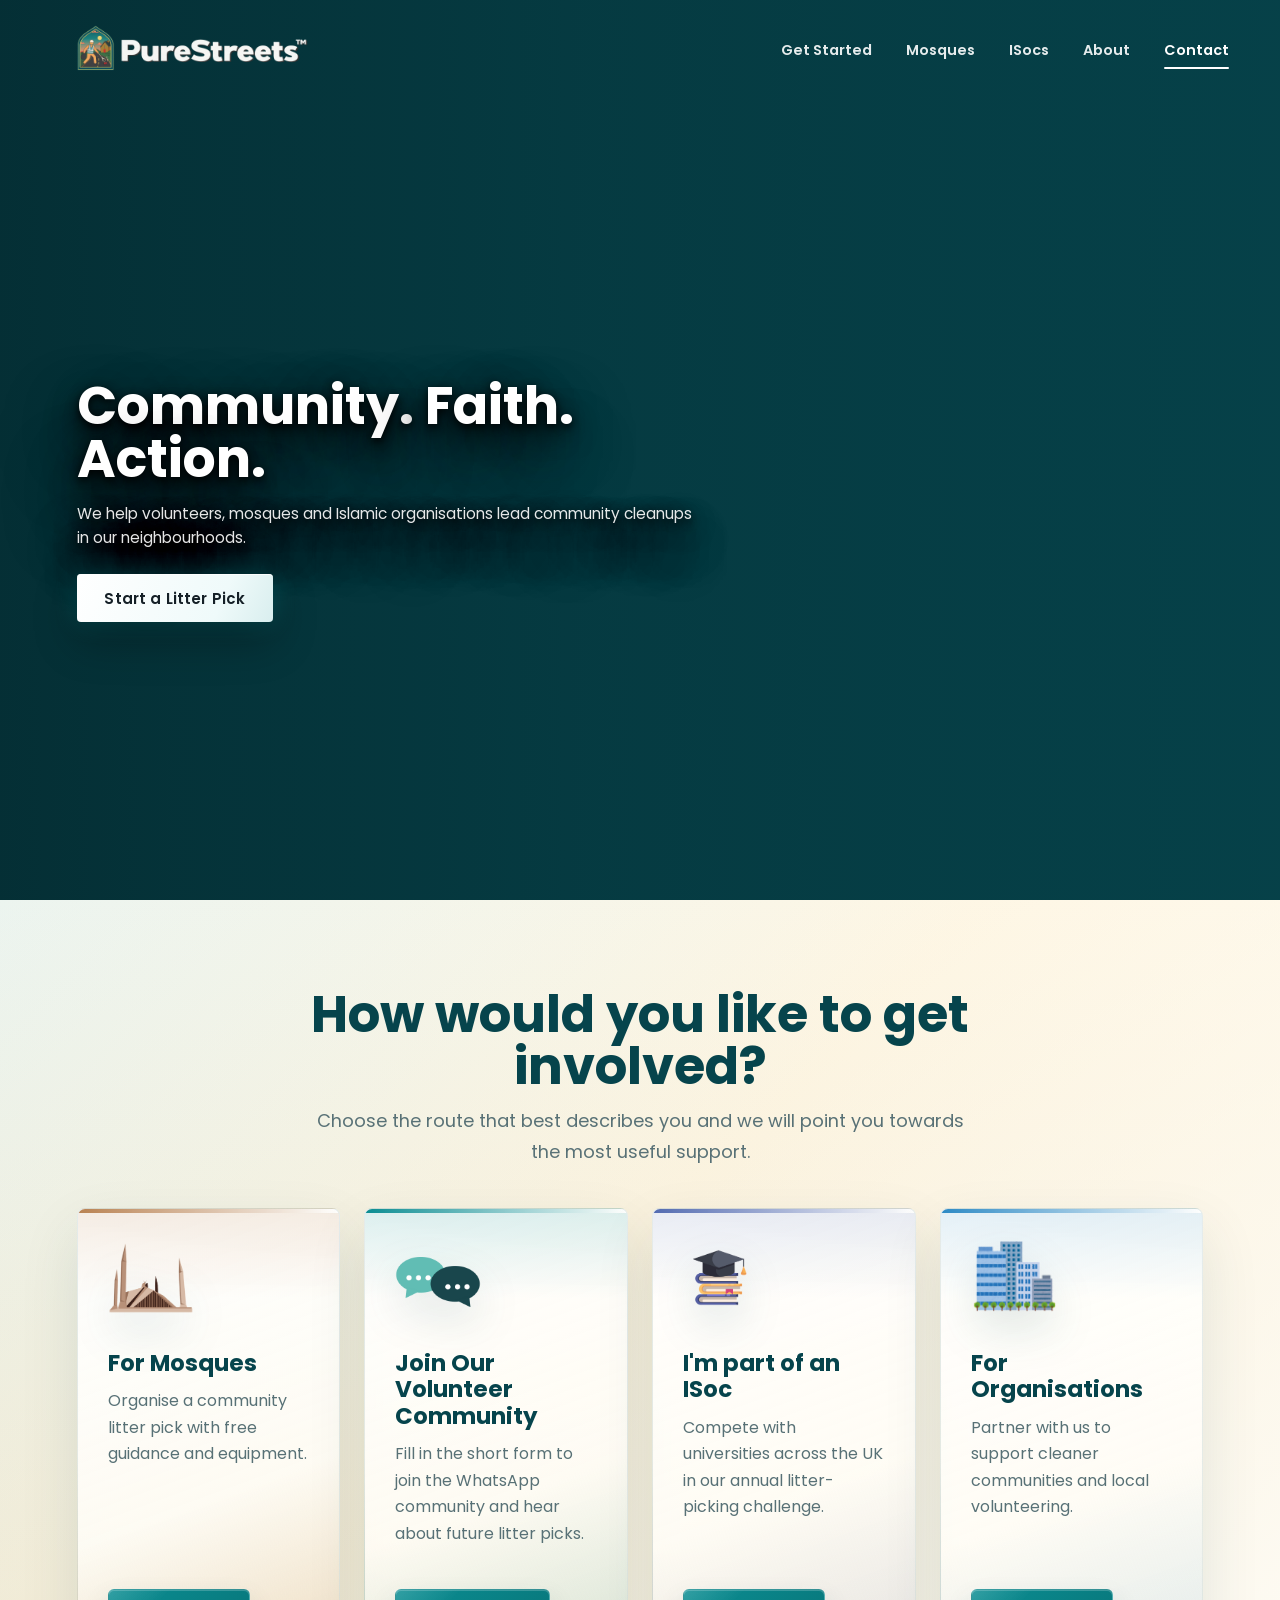
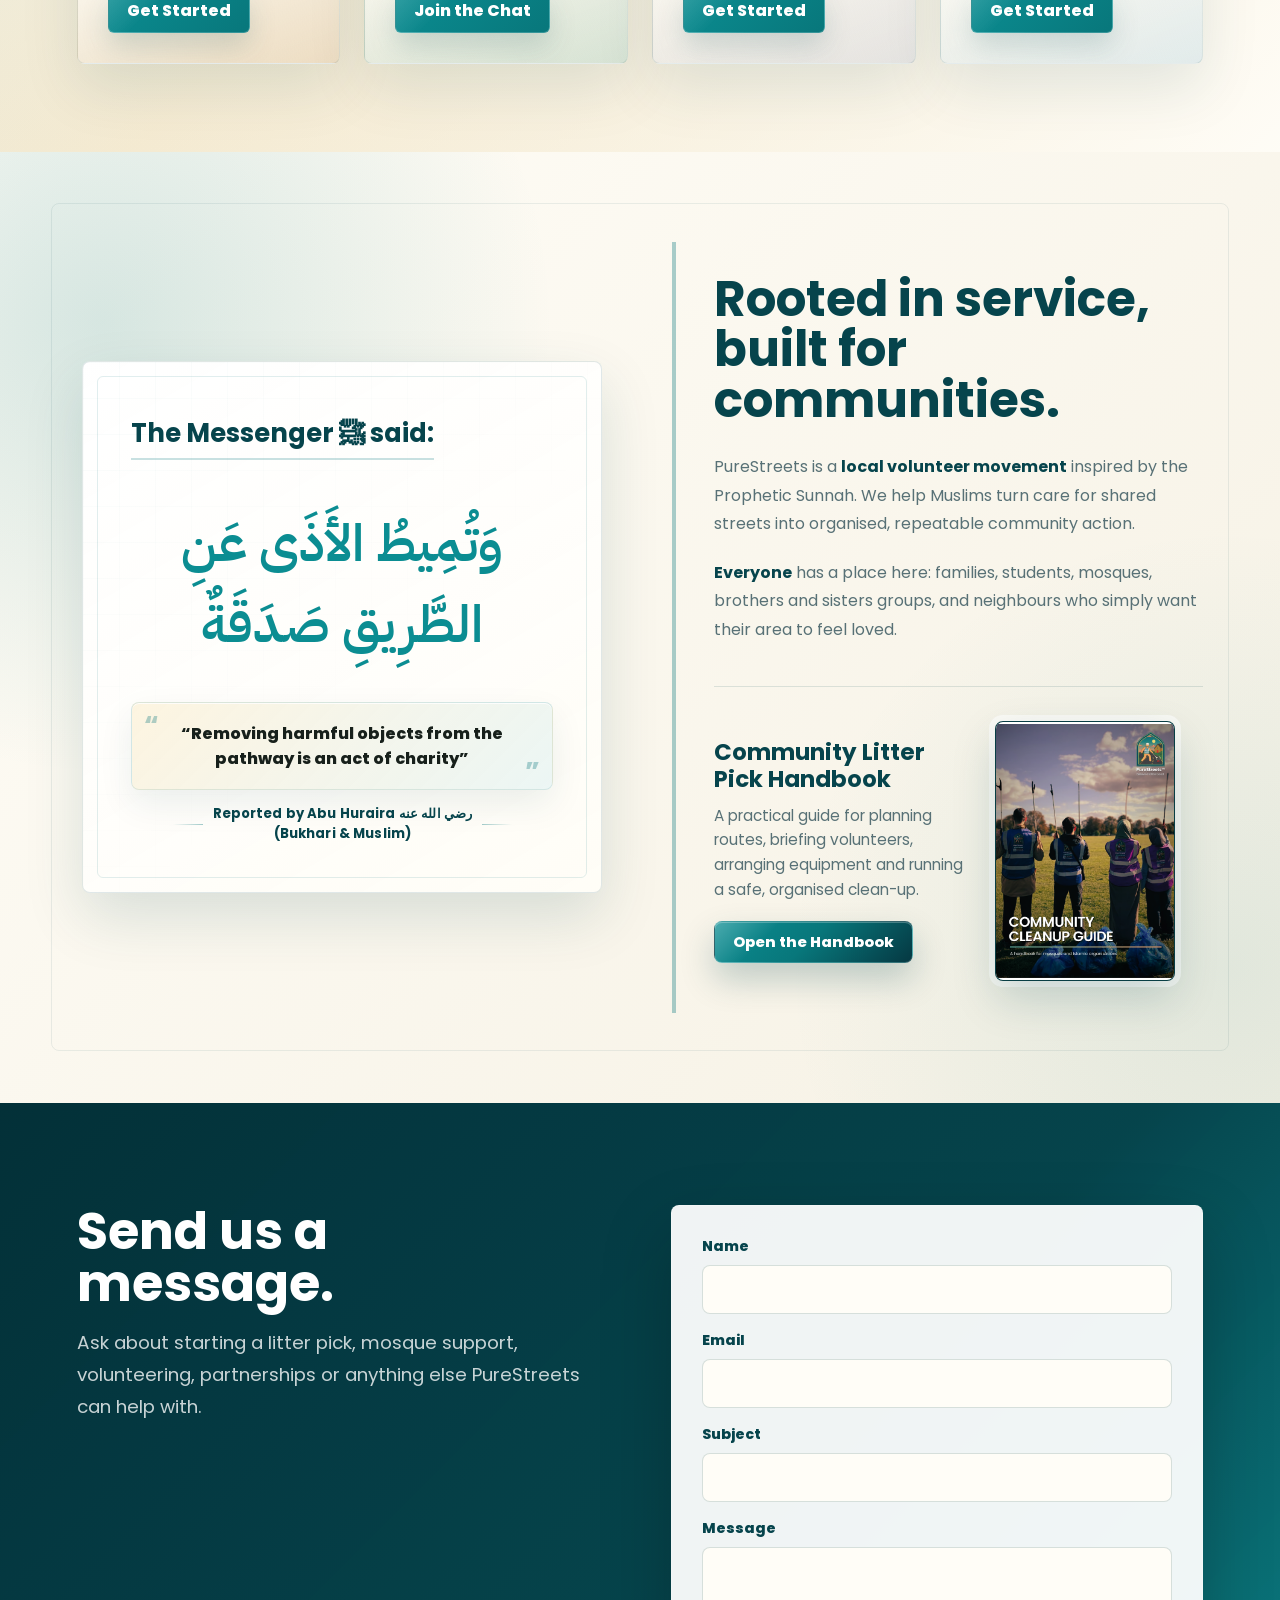
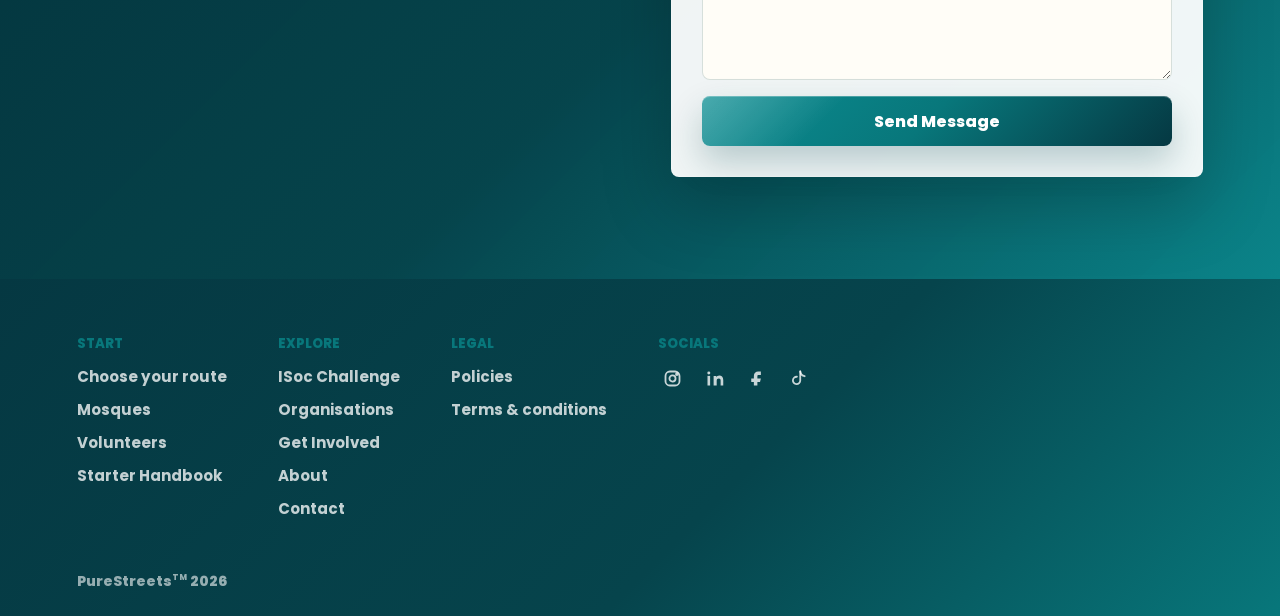
==== commit 3311db60: "chore: add radiAllahu 3anhu after abu hurairah in isoc and main page" ====
--- a/index.html
+++ b/index.html
@@ -122,7 +122,7 @@
           <h2 class="hadith-heading">The Messenger &#65018; said:</h2>
           <p class="hadith-arabic" lang="ar" dir="rtl">&#1608;&#1614;&#1578;&#1615;&#1605;&#1616;&#1610;&#1591;&#1615; &#1575;&#1604;&#1571;&#1614;&#1584;&#1614;&#1609; &#1593;&#1614;&#1606;&#1616; &#1575;&#1604;&#1591;&#1614;&#1617;&#1585;&#1616;&#1610;&#1602;&#1616; &#1589;&#1614;&#1583;&#1614;&#1602;&#1614;&#1577;&#1612;</p>
           <p class="hadith-translation">&ldquo;Removing harmful objects from the pathway is an act of charity&rdquo;</p>
-          <p class="hadith-source">Reported by Abu Huraira (Bukhari &amp; Muslim)</p>
+          <p class="hadith-source">Reported by Abu Huraira رضي الله عنه<br>(Bukhari &amp; Muslim)</p>
         </div>
       </div>
       <div class="intro-copy" data-reveal="down" style="--reveal-delay: 600ms;">
--- a/style.css
+++ b/style.css
@@ -6587,29 +6587,16 @@
 
 .challenge-hero::before {
   z-index: -2;
-  background: url("assets/img/universityisoc.jpg") center 42% / cover;
-  filter: saturate(1.16) contrast(1.04);
-  transform: scale(1.02);
+  background: url("assets/img/isoc%20hero%20image.jpg?v=2") center 42% / cover;
+  filter: brightness(0.78) saturate(1.34) contrast(1.06);
+  transform: none;
 }
 
 .challenge-hero::after {
   z-index: -1;
   background:
-    linear-gradient(
-      180deg,
-      rgba(0, 0, 0, 0.56) 0%,
-      rgba(0, 0, 0, 0.24) 24%,
-      rgba(0, 0, 0, 0.12) 58%,
-      rgba(0, 0, 0, 0.2) 100%
-    ),
-    linear-gradient(
-      90deg,
-      rgba(0, 0, 0, 0.74) 0%,
-      rgba(0, 0, 0, 0.52) 32%,
-      rgba(0, 0, 0, 0.14) 54%,
-      rgba(0, 0, 0, 0.34) 74%,
-      rgba(0, 0, 0, 0.62) 100%
-    );
+    radial-gradient(ellipse at 22% 54%, rgba(0, 0, 0, 0.78) 0%, rgba(0, 0, 0, 0.58) 24%, rgba(0, 0, 0, 0.2) 42%, transparent 58%),
+    radial-gradient(ellipse at 20% 72%, rgba(0, 0, 0, 0.52) 0%, rgba(0, 0, 0, 0.22) 28%, transparent 48%);
 }
 
 .challenge-hero__content {
@@ -6617,8 +6604,9 @@
   z-index: 1;
   max-width: 780px;
   text-shadow:
-    0 2px 8px rgba(0, 0, 0, 0.45),
-    0 10px 28px rgba(0, 0, 0, 0.24);
+    0 2px 8px rgba(0, 0, 0, 0.62),
+    0 10px 28px rgba(0, 0, 0, 0.42),
+    0 22px 52px rgba(0, 0, 0, 0.34);
 }
 
 .challenge-eyebrow {
@@ -6641,6 +6629,14 @@
   font-size: clamp(2.6rem, 5vw, 5rem);
   line-height: 1.02;
   letter-spacing: 0;
+}
+
+.challenge-season {
+  display: block;
+  margin-top: 8px;
+  color: var(--gold);
+  font-size: 0.56em;
+  line-height: 1;
 }
 
 .challenge-hero__subtitle {
@@ -6788,8 +6784,7 @@
   padding: 0 24px;
   color: var(--green-dark);
   background:
-    linear-gradient(135deg, rgba(255, 255, 255, 0.98), rgba(255, 246, 218, 0.96)),
-    var(--gold);
+    linear-gradient(135deg, #fff7d7 0%, #f9d65f 42%, #f2ad1e 100%);
   box-shadow:
     0 18px 44px rgba(0, 0, 0, 0.28),
     0 0 0 1px rgba(6, 68, 76, 0.08);
@@ -6815,11 +6810,11 @@
     border-radius: 4px;
     color: #152027;
     background:
-      linear-gradient(115deg, #ffffff 0%, #effafa 20%, #9fcfd0 48%, #d9f3f3 72%, #ffffff 100%);
+      linear-gradient(115deg, #fff7d7 0%, #f9d65f 22%, #f2ad1e 50%, #ffd966 76%, #fff6cf 100%);
     background-size: 360% 360%;
     box-shadow:
       0 18px 44px rgba(0, 0, 0, 0.3),
-      0 0 26px rgba(11, 141, 146, 0.34),
+      0 0 28px rgba(242, 173, 30, 0.46),
       inset 0 1px 0 rgba(255, 255, 255, 0.82);
     font-weight: 600;
     letter-spacing: 0.01em;
@@ -6828,7 +6823,7 @@
   .challenge-sticky-cta.is-visible {
     animation:
       hero-cta-color-shift 4.8s ease-in-out infinite,
-      hero-cta-pulse 2.6s ease-in-out infinite;
+      challenge-sticky-gold-pulse 2.6s ease-in-out infinite;
   }
 
   .challenge-sticky-cta::after {
@@ -6838,7 +6833,7 @@
     bottom: -42%;
     left: -65%;
     width: 42%;
-    background: linear-gradient(90deg, transparent, rgba(255, 255, 255, 0.18), rgba(205, 244, 244, 0.98), transparent);
+    background: linear-gradient(90deg, transparent, rgba(255, 255, 255, 0.18), rgba(255, 249, 218, 0.98), transparent);
     opacity: 0.78;
     transform: skewX(-18deg);
     animation: hero-cta-streak 2.4s ease-in-out infinite;
@@ -6850,12 +6845,29 @@
     letter-spacing: 0.025em;
     box-shadow:
       0 24px 54px rgba(0, 0, 0, 0.34),
-      0 0 38px rgba(11, 141, 146, 0.42),
+      0 0 42px rgba(242, 173, 30, 0.58),
       inset 0 1px 0 rgba(255, 255, 255, 0.84);
   }
 
   .challenge-sticky-cta:hover::after {
     animation-duration: 1.05s;
+  }
+}
+
+@keyframes challenge-sticky-gold-pulse {
+  0%,
+  100% {
+    box-shadow:
+      0 18px 44px rgba(0, 0, 0, 0.3),
+      0 0 24px rgba(242, 173, 30, 0.38),
+      inset 0 1px 0 rgba(255, 255, 255, 0.82);
+  }
+
+  50% {
+    box-shadow:
+      0 22px 54px rgba(0, 0, 0, 0.34),
+      0 0 46px rgba(242, 173, 30, 0.62),
+      inset 0 1px 0 rgba(255, 255, 255, 0.9);
   }
 }
 
@@ -7001,72 +7013,112 @@
 }
 
 .challenge-section--intro {
+  align-items: center;
+  color: var(--green-dark);
+  background:
+    linear-gradient(180deg, #fffdf7, #f8fbfa),
+    var(--white);
+}
+
+.challenge-section--intro .challenge-section__head {
+  max-width: 1040px;
+}
+
+.challenge-section--intro .challenge-section__head h2,
+.challenge-section--intro .challenge-section__head p {
+  color: var(--green-dark);
+}
+
+.challenge-section--intro .challenge-section__head h2 {
+  margin-bottom: clamp(16px, 2vw, 24px);
+}
+
+.challenge-section--intro .challenge-section__head p {
+  max-width: 980px;
+  margin-bottom: 18px;
+}
+
+.challenge-section--intro .challenge-section__head p:last-child {
+  margin-bottom: 0;
+}
+
+.challenge-section--intro .challenge-section__intro {
+  color: #426166;
+}
+
+.challenge-stat-highlight {
+  color: var(--green-dark);
+}
+
+.challenge-hadith-card {
+  max-width: 520px;
+}
+
+@media (min-width: 901px) {
+  .challenge-section--intro {
+    grid-template-columns: minmax(0, 660px) minmax(360px, 520px);
+    justify-content: center;
+    gap: clamp(14px, 2vw, 28px);
+  }
+
+  .challenge-section--intro > .challenge-section__head,
+  .challenge-section--intro > .challenge-hadith-card {
+    width: 100%;
+    margin-inline: 0;
+  }
+
+  .challenge-section--intro .challenge-section__head {
+    max-width: 660px;
+  }
+
+  .challenge-hadith-card {
+    justify-self: end;
+    align-content: center;
+    aspect-ratio: 1 / 1;
+    margin-top: 0;
+  }
+}
+
+.challenge-section--steps {
   color: var(--white);
   background:
     linear-gradient(135deg, rgba(6, 68, 76, 0.98), rgba(9, 92, 98, 0.96)),
     var(--green-dark);
 }
 
-.challenge-section--intro .challenge-section__head {
-  max-width: 1040px;
-}
-
-.challenge-section--intro .challenge-section__head h2,
-.challenge-section--intro .challenge-section__head p {
+.challenge-section--steps .challenge-process__track::before {
+  content: none;
+}
+
+.challenge-section--steps .challenge-process__marker {
+  border-color: rgba(255, 255, 255, 0.9);
+  color: var(--green-dark);
+  background: var(--white);
+  box-shadow: 0 10px 20px rgba(3, 28, 32, 0.22);
+}
+
+.challenge-section--steps .challenge-process__marker::after {
+  background: rgba(255, 255, 255, 0.24);
+}
+
+.challenge-section--steps .challenge-process__step--wide .challenge-process__marker {
+  color: var(--green-dark);
+  background: var(--white);
+}
+
+.challenge-section--steps .challenge-process__body h3 {
   color: var(--white);
 }
 
-.challenge-section--intro .challenge-section__head p {
-  max-width: 980px;
-}
-
-.challenge-section--intro .challenge-section__intro {
-  color: rgba(255, 255, 255, 0.82);
-}
-
-.challenge-stat-highlight {
-  color: var(--gold);
-}
-
-.challenge-hadith-card {
-  max-width: 980px;
-  margin-top: clamp(8px, 1.5vw, 18px);
-  margin-inline: auto;
-  border-color: rgba(255, 255, 255, 0.18);
-  padding: clamp(18px, 2.5vw, 30px) clamp(20px, 3vw, 36px);
-  background:
-    linear-gradient(150deg, rgba(255, 255, 255, 0.96), rgba(255, 253, 247, 0.9)),
-    var(--surface);
-  box-shadow: 0 24px 60px rgba(0, 0, 0, 0.18);
-}
-
-.challenge-hadith-card .hadith-arabic {
-  margin: clamp(14px, 2vw, 22px) 0 clamp(12px, 2vw, 18px);
-  font-family: Amiri, "Noto Naskh Arabic", "Noto Sans Arabic", serif;
-  font-size: clamp(1.7rem, 2.6vw, 2.75rem);
-  line-height: 1.32;
-}
-
-.challenge-hadith-card .hadith-heading {
-  padding-bottom: 7px;
-  font-size: clamp(1.12rem, 1.5vw, 1.4rem);
-}
-
-.challenge-hadith-card .hadith-translation {
-  margin-bottom: 10px;
-  padding: 12px clamp(16px, 2.4vw, 22px);
-  font-size: clamp(0.94rem, 1.05vw, 1.02rem);
-  line-height: 1.48;
-}
-
-.challenge-hadith-card .hadith-source {
-  font-size: 0.78rem;
-}
-
-.challenge-section--steps {
-  background:
-    linear-gradient(180deg, #fffdf7, #f4faf4),
-    var(--white);
+.challenge-section--steps .challenge-process__body p {
+  color: rgba(255, 255, 255, 0.84);
+}
+
+.challenge-section--steps .challenge-process__body strong {
+  color: var(--white);
+  background: transparent;
+  border-radius: 0;
+  padding: 0;
 }
 
 .challenge-section--split,
@@ -7144,7 +7196,7 @@
 }
 
 .challenge-process__track::before {
-  content: "";
+  content: none;
   position: absolute;
   left: 7%;
   right: 7%;
@@ -7225,6 +7277,63 @@
   font-weight: 900;
 }
 
+.challenge-section--steps .challenge-process__track {
+  grid-template-columns: repeat(2, minmax(0, 1fr));
+  gap: clamp(16px, 2vw, 24px);
+}
+
+.challenge-section--steps .challenge-process__step {
+  grid-template-columns: 50px minmax(0, 1fr);
+  grid-template-rows: auto;
+  gap: 16px;
+  align-items: start;
+  min-height: 100%;
+  border: 1px solid rgba(255, 255, 255, 0.16);
+  border-radius: 8px;
+  padding: clamp(18px, 2.2vw, 26px);
+  background:
+    linear-gradient(145deg, rgba(255, 255, 255, 0.11), rgba(255, 255, 255, 0.045));
+  box-shadow:
+    0 18px 38px rgba(3, 28, 32, 0.2),
+    inset 0 1px 0 rgba(255, 255, 255, 0.1);
+}
+
+.challenge-section--steps .challenge-process__marker {
+  width: 50px;
+  height: 50px;
+  border-width: 3px;
+  box-shadow:
+    0 12px 24px rgba(3, 28, 32, 0.24),
+    inset 0 1px 0 rgba(255, 255, 255, 0.84);
+}
+
+.challenge-section--steps .challenge-process__marker::after {
+  content: none;
+}
+
+.challenge-section--steps .challenge-process__body {
+  gap: 8px;
+  padding-right: 0;
+}
+
+.challenge-section--steps .challenge-process__body h3 {
+  font-size: clamp(1.15rem, 1.35vw, 1.4rem);
+}
+
+.challenge-section--steps .challenge-process__body p {
+  max-width: 58ch;
+  font-size: clamp(0.92rem, 1vw, 0.98rem);
+  line-height: 1.62;
+}
+
+.challenge-section--steps .challenge-process__body strong {
+  font-weight: 600;
+}
+
+.challenge-section--support .challenge-section__head h2 {
+  margin-bottom: clamp(16px, 2vw, 24px);
+}
+
 .challenge-steps,
 .challenge-three-grid,
 .challenge-four-grid,
@@ -7268,6 +7377,14 @@
 .challenge-support-visual-card {
   min-height: 220px;
   padding: clamp(18px, 2vw, 26px);
+  border: 0;
+  background: transparent;
+  box-shadow: none;
+  overflow: visible;
+}
+
+.challenge-support-visual-card::before {
+  content: none;
 }
 
 .challenge-support-visual-card img {
@@ -7695,6 +7812,11 @@
     gap: 16px;
   }
 
+  .challenge-section--steps .challenge-process__track {
+    grid-template-columns: 1fr;
+    gap: 14px;
+  }
+
   .challenge-process__track::before {
     content: "";
     left: 21px;
@@ -7706,6 +7828,10 @@
     background: linear-gradient(180deg, rgba(6, 68, 76, 0.14), rgba(243, 189, 70, 0.44), rgba(6, 68, 76, 0.14));
   }
 
+  .challenge-section--steps .challenge-process__track::before {
+    content: none;
+  }
+
   .challenge-process__step {
     grid-column: auto;
     grid-template-columns: 42px minmax(0, 1fr);
@@ -7713,14 +7839,23 @@
     align-items: start;
   }
 
+  .challenge-section--steps .challenge-process__step {
+    grid-template-columns: 42px minmax(0, 1fr);
+    gap: 14px;
+    padding: 16px;
+  }
+
+  .challenge-section--steps .challenge-process__marker {
+    width: 42px;
+    height: 42px;
+  }
+
   .challenge-process__marker::after {
-    top: 50%;
-    right: -10px;
-    bottom: auto;
-    left: auto;
-    width: 10px;
-    height: 2px;
-    transform: translateY(-50%);
+    content: none;
+  }
+
+  .challenge-section--steps .challenge-process__marker::after {
+    content: none;
   }
 
   .challenge-process__body {
@@ -7778,24 +7913,14 @@
 
   .challenge-hero::before {
     background-position: 54% center;
-    transform: scale(1.12);
+    filter: brightness(1) saturate(1.18) contrast(1.02);
+    transform: none;
   }
 
   .challenge-hero::after {
     background:
-      linear-gradient(
-        180deg,
-        rgba(0, 0, 0, 0.14) 0%,
-        rgba(0, 0, 0, 0.12) 38%,
-        rgba(0, 0, 0, 0.58) 70%,
-        rgba(0, 0, 0, 0.86) 100%
-      ),
-      linear-gradient(
-        90deg,
-        rgba(0, 0, 0, 0.42) 0%,
-        rgba(0, 0, 0, 0.2) 52%,
-        rgba(0, 0, 0, 0.12) 100%
-      );
+      radial-gradient(ellipse at 42% 86%, rgba(0, 0, 0, 0.74) 0%, rgba(0, 0, 0, 0.48) 28%, rgba(0, 0, 0, 0.14) 48%, transparent 66%),
+      linear-gradient(180deg, transparent 64%, rgba(0, 0, 0, 0.18) 80%, rgba(0, 0, 0, 0.52) 100%);
   }
 
   .challenge-hero__content {
@@ -7848,8 +7973,19 @@
     grid-template-columns: 1fr;
   }
 
+  .challenge-support-visual-grid {
+    gap: 4px;
+  }
+
   .challenge-support-visual-card {
-    min-height: 190px;
+    min-height: 0;
+    padding-block: 8px;
+  }
+
+  .challenge-support-visual-card img {
+    width: 64px;
+    height: 64px;
+    margin-bottom: 8px;
   }
 
   .challenge-actions,
